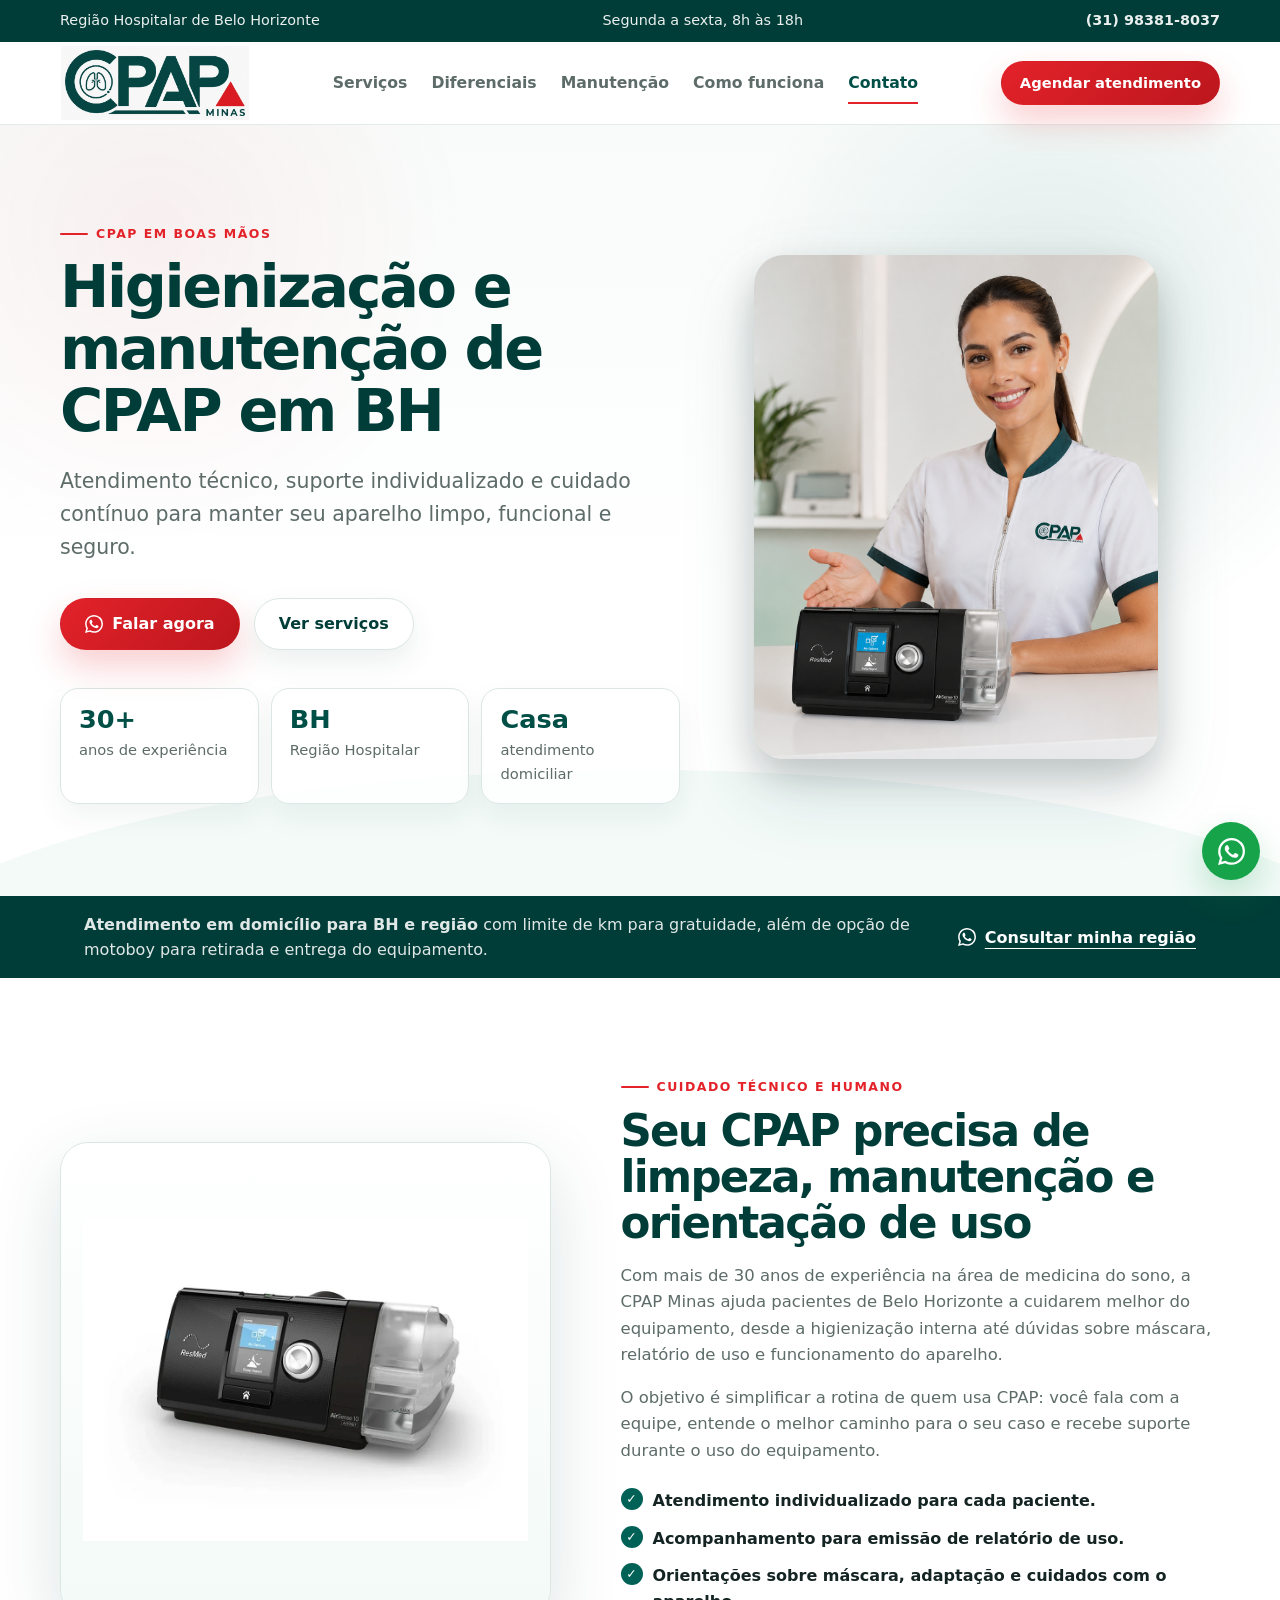
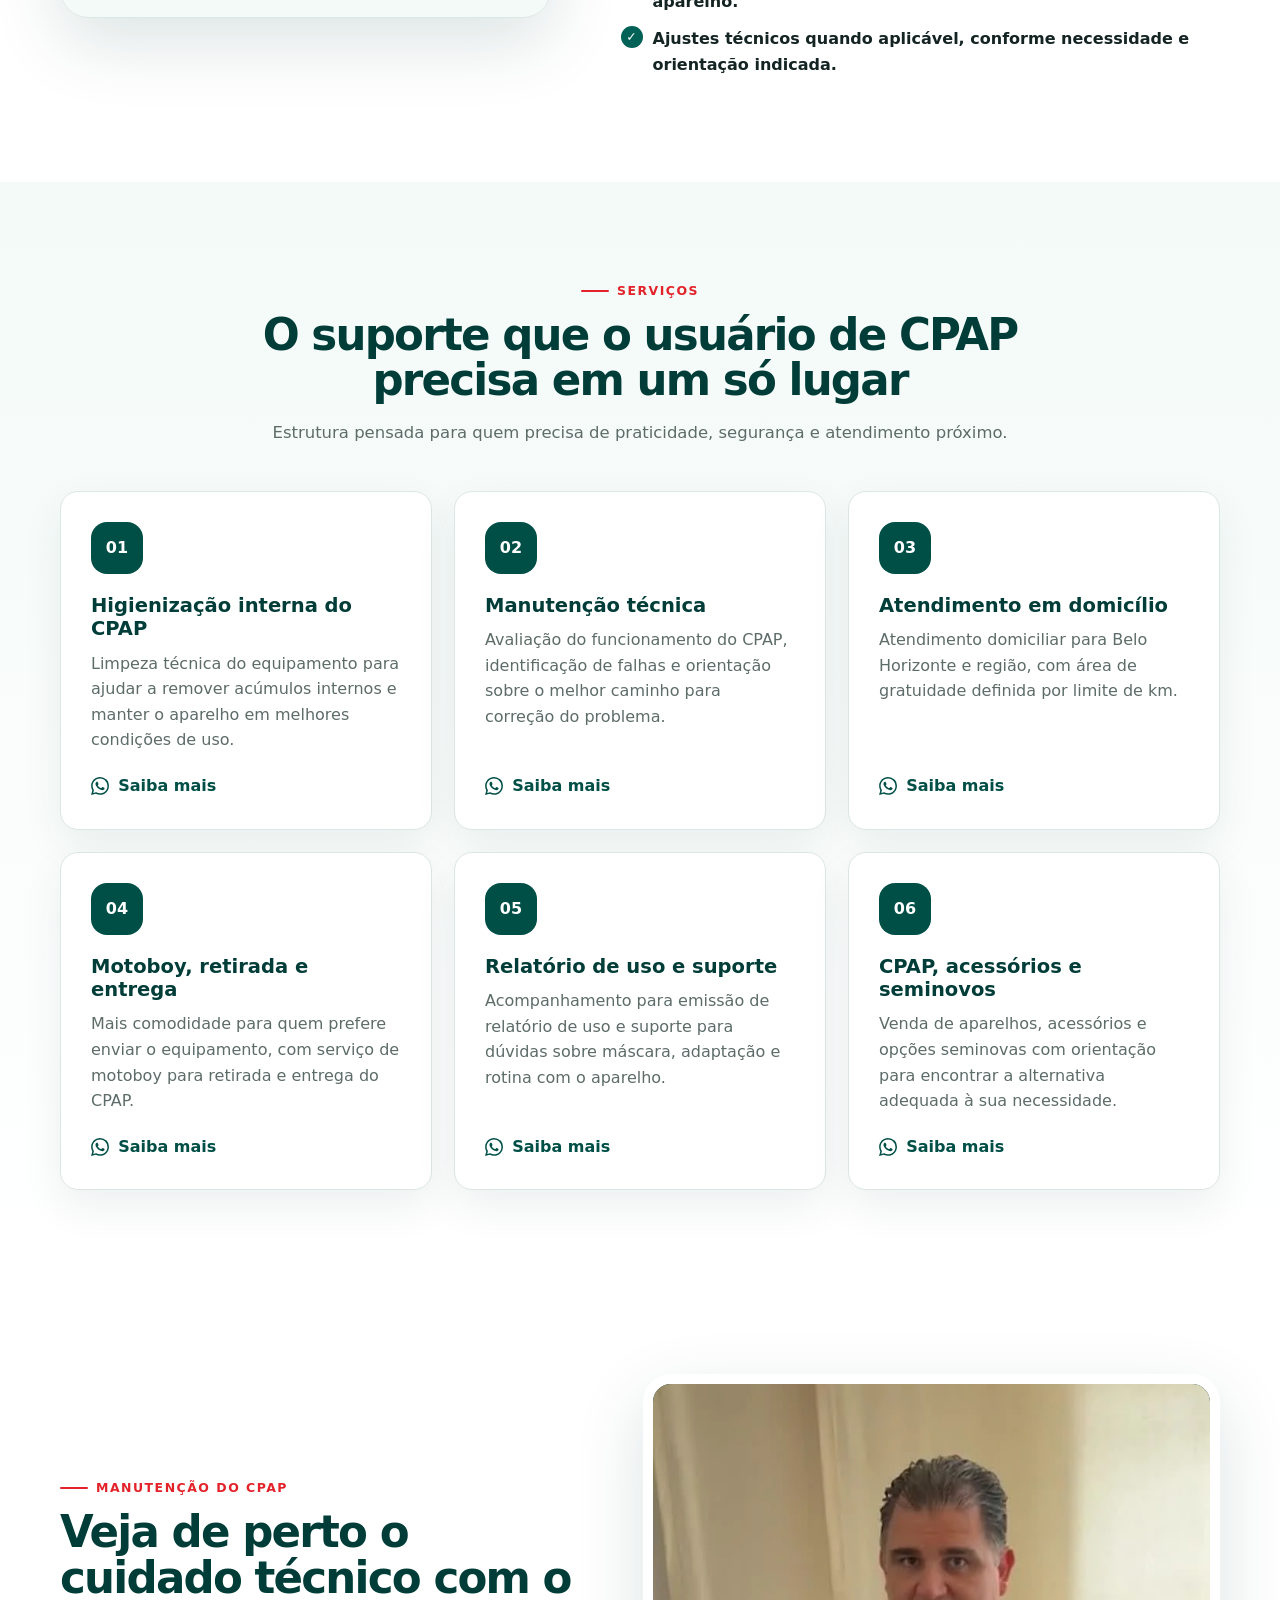
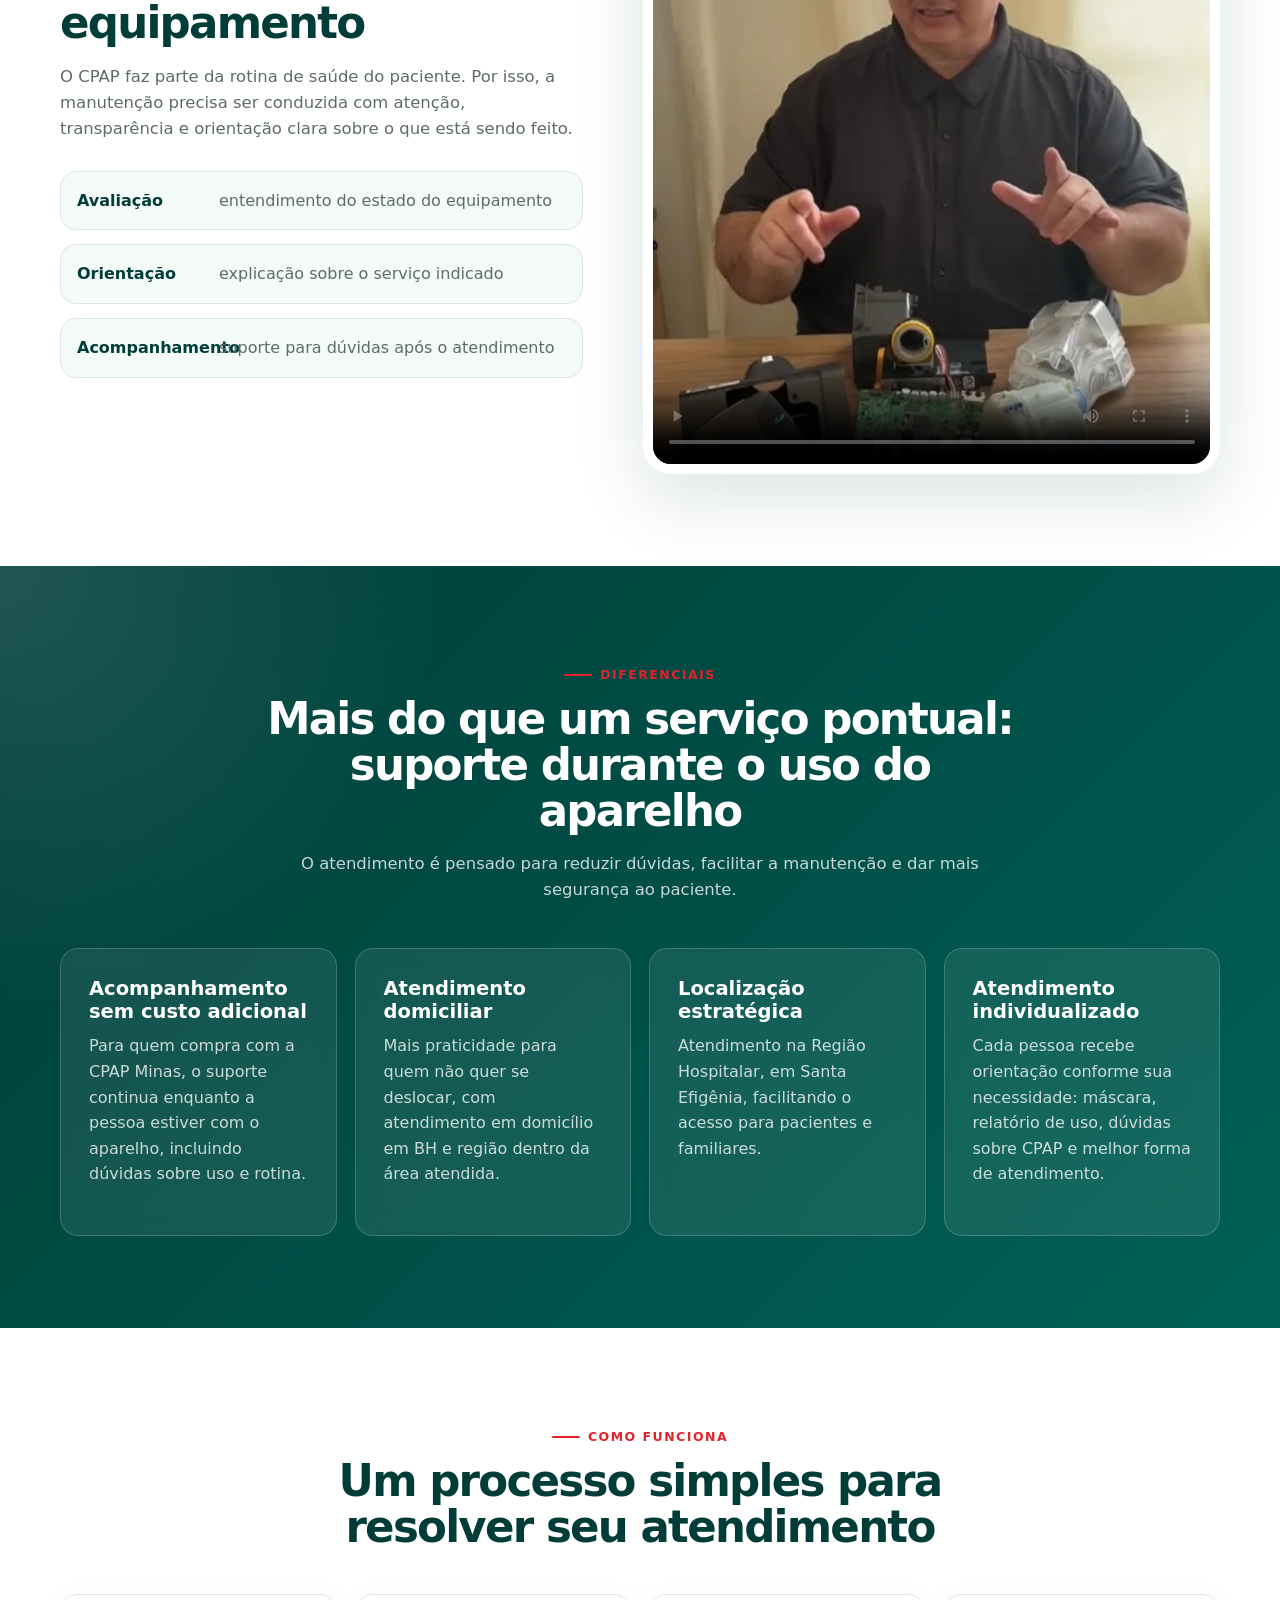
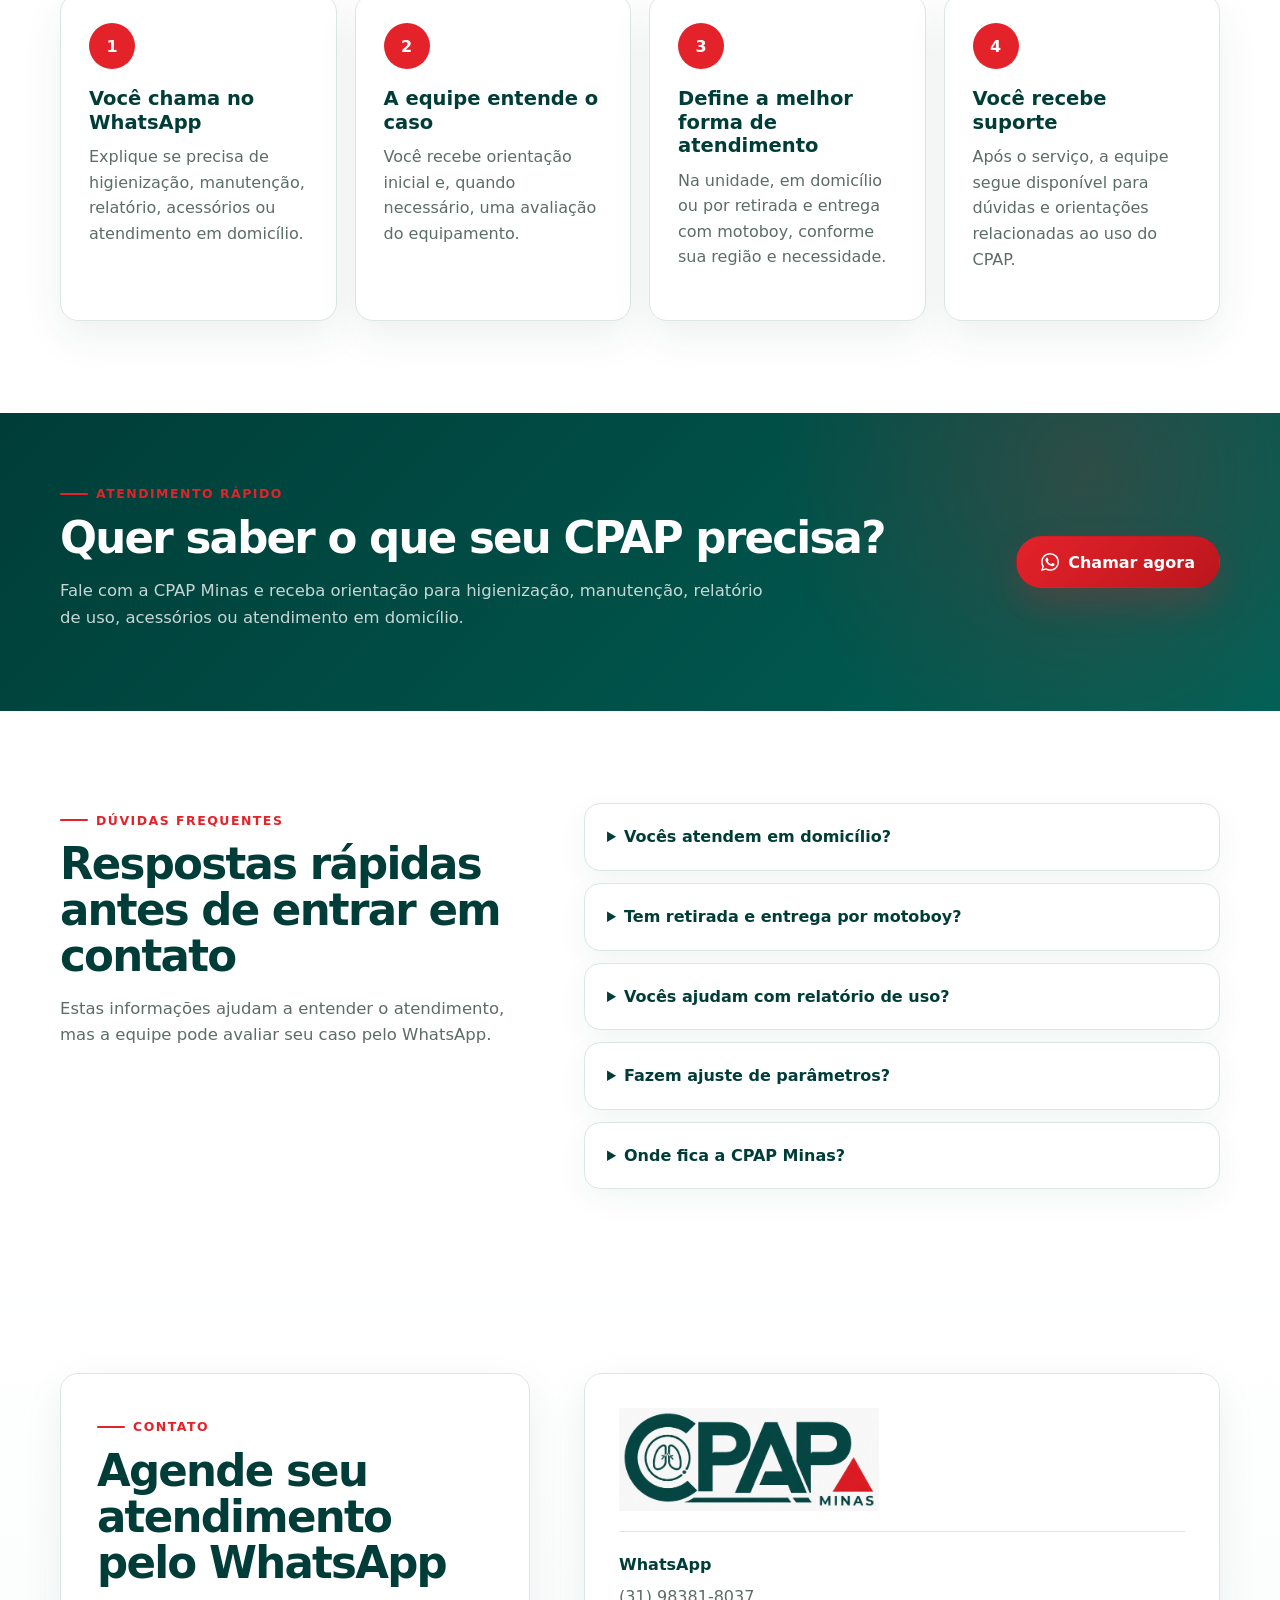
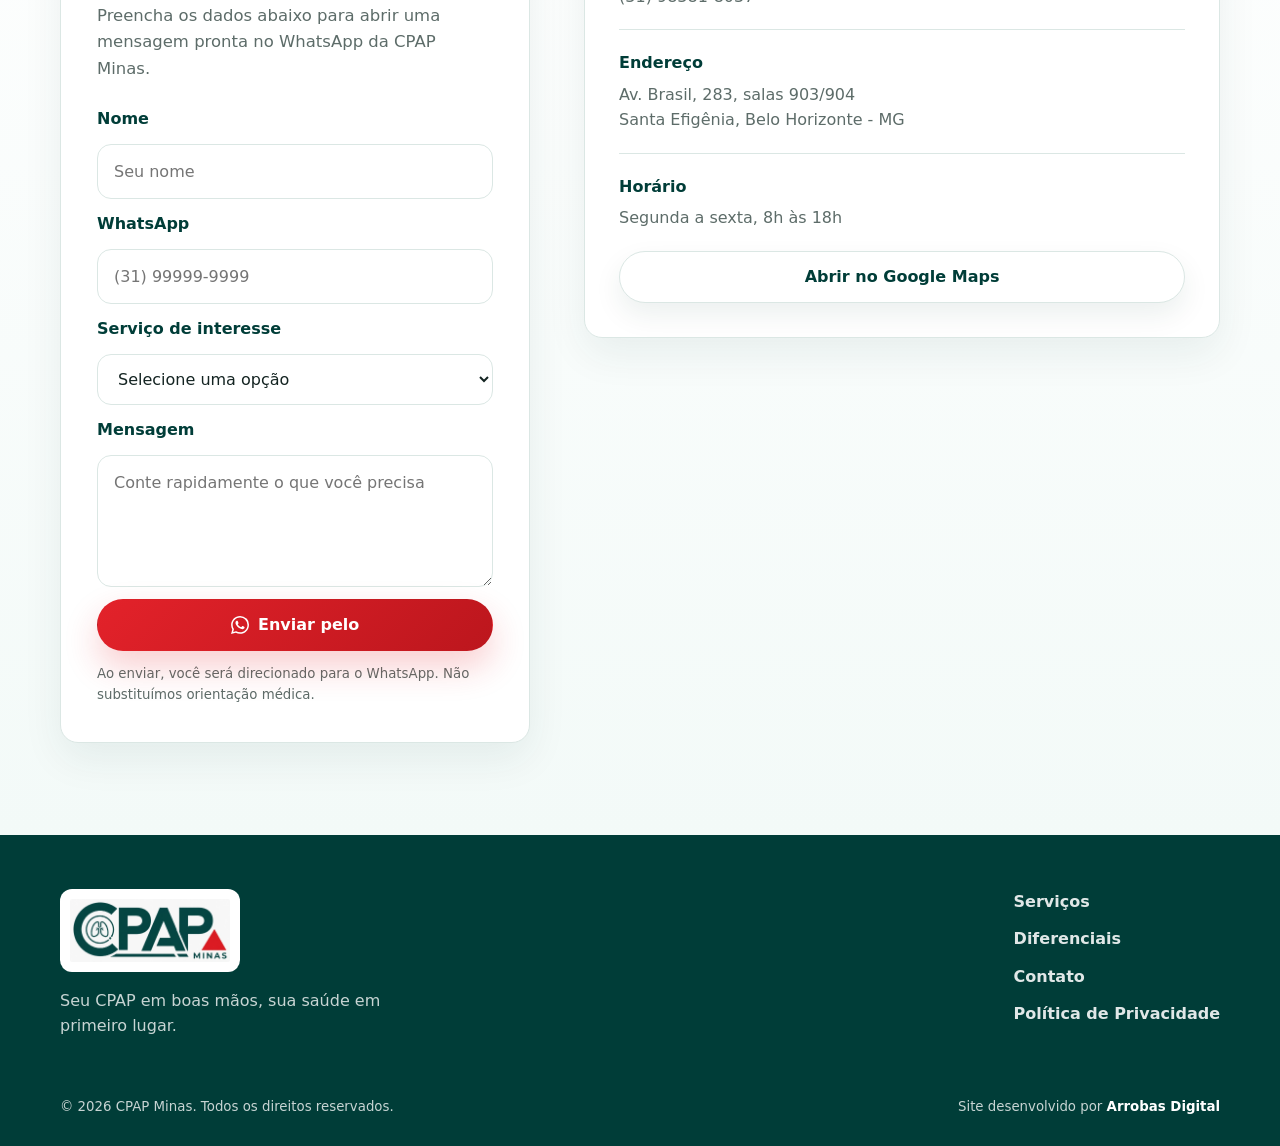
==== index.html @ 07f1e2d4 "subindo" ====
<!doctype html>
<html lang="pt-BR">
<head>
  <meta charset="utf-8" />
  <meta name="viewport" content="width=device-width, initial-scale=1" />
  <title>CPAP Minas | Higienização, Manutenção e Suporte para CPAP em BH</title>
  <meta name="description" content="Higienização, manutenção, atendimento domiciliar, motoboy e acompanhamento para usuários de CPAP em Belo Horizonte. Mais de 30 anos de experiência na área de medicina do sono." />
  <meta name="theme-color" content="#00554d" />
  <meta name="robots" content="index, follow" />
  <link rel="icon" type="image/png" href="assets/images/favicon.png" />
  <link rel="preload" as="image" href="assets/images/logo-cpap-minas.webp" />
  <link rel="preload" as="image" href="assets/images/aparelho-cpap-resmed.webp" />
  <link rel="stylesheet" href="css/style.css" />

  <!-- Google Tag Manager / Google Ads
    Cole aqui o script do GTM ou da tag do Google antes de publicar.
    Os botões e formulários já possuem eventos JS para facilitar o rastreamento de cliques no WhatsApp.
  -->

  <script type="application/ld+json">
  {
    "@context": "https://schema.org",
    "@type": "LocalBusiness",
    "name": "CPAP Minas",
    "image": "assets/images/logo-cpap-minas.webp",
    "telephone": "+55 31 98381-8037",
    "address": {
      "@type": "PostalAddress",
      "streetAddress": "Av. Brasil, 283, salas 903/904",
      "addressLocality": "Belo Horizonte",
      "addressRegion": "MG",
      "postalCode": "30140-000",
      "addressCountry": "BR"
    },
    "areaServed": "Belo Horizonte e região",
    "openingHours": "Mo-Fr 08:00-18:00",
    "url": "https://cpapminas.com.br/",
    "priceRange": "$$"
  }
  </script>
</head>
<body>
  <a class="skip-link" href="#conteudo">Pular para o conteúdo</a>

  <div class="topbar">
    <div class="container topbar__inner">
      <span>Região Hospitalar de Belo Horizonte</span>
      <span>Segunda a sexta, 8h às 18h</span>
      <a href="tel:+5531983818037" aria-label="Ligar para CPAP Minas">(31) 98381-8037</a>
    </div>
  </div>

  <header class="site-header" id="topo">
    <div class="container header__inner">
      <a class="brand" href="#topo" aria-label="CPAP Minas - Página inicial">
        <img src="assets/images/logo-cpap-minas.webp" alt="Logo CPAP Minas" width="180" height="80" />
      </a>

      <button class="menu-toggle" type="button" aria-controls="menuPrincipal" aria-expanded="false">
        <span></span><span></span><span></span>
        <span class="sr-only">Abrir menu</span>
      </button>

      <nav class="nav" id="menuPrincipal" aria-label="Menu principal">
        <a href="#servicos">Serviços</a>
        <a href="#diferenciais">Diferenciais</a>
        <a href="#video">Manutenção</a>
        <a href="#como-funciona">Como funciona</a>
        <a href="#contato">Contato</a>
      </nav>

      <a class="btn btn--small btn--primary header-cta" href="#contato" data-track="header_cta">Agendar atendimento</a>
    </div>
  </header>

  <main id="conteudo">
    <section class="hero section-pad">
      <div class="container hero__grid">
        <div class="hero__copy reveal">
          <span class="eyebrow">CPAP em boas mãos</span>
          <h1>Higienização e manutenção de CPAP em BH</h1>
          <p class="lead">Atendimento técnico, suporte individualizado e cuidado contínuo para manter seu aparelho limpo, funcional e seguro.</p>

          <div class="hero__actions">
            <a class="btn btn--primary js-whatsapp" href="#" data-message="Olá, vim do Google e gostaria de agendar um atendimento para meu CPAP." data-track="hero_whatsapp" aria-label="Falar com a CPAP Minas pelo WhatsApp">Falar agora</a>
            <a class="btn btn--secondary" href="#servicos">Ver serviços</a>
          </div>

          <div class="trust-row" aria-label="Principais diferenciais">
            <div><strong>30+</strong><span>anos de experiência</span></div>
            <div><strong>BH</strong><span>Região Hospitalar</span></div>
            <div><strong>Casa</strong><span>atendimento domiciliar</span></div>
          </div>
        </div>

        <div class="hero__visual reveal" aria-label="Aparelho CPAP em destaque">
  <div class="hero-product-simple">
    <img src="assets/images/mulher cpap.png" alt="Aparelho CPAP para tratamento da apneia do sono" width="1200" height="900" />
  </div>
       </div>
      </div>
    </section>

    <section class="notice" aria-label="Destaque de atendimento">
      <div class="container notice__inner">
        <br>
        <p><strong>Atendimento em domicílio para BH e região</strong> com limite de km para gratuidade, além de opção de motoboy para retirada e entrega do equipamento.</p>
        <a class="text-link js-whatsapp" href="#" data-message="Olá, vim do Google e gostaria de saber se minha região está dentro do atendimento domiciliar gratuito da CPAP Minas." data-track="notice_whatsapp">Consultar minha região</a> <br>
      </div>
    </section>

    <section class="section-pad" id="sobre">
      <div class="container split">
        <div class="split__image reveal">
          <img src="assets/images/aparelho-cpap-resmed.webp" alt="Aparelho CPAP para tratamento da apneia do sono" width="1200" height="900" />
        </div>
        <div class="split__copy reveal">
          <span class="eyebrow">Cuidado técnico e humano</span>
          <h2>Seu CPAP precisa de limpeza, manutenção e orientação de uso</h2>
          <p>Com mais de 30 anos de experiência na área de medicina do sono, a CPAP Minas ajuda pacientes de Belo Horizonte a cuidarem melhor do equipamento, desde a higienização interna até dúvidas sobre máscara, relatório de uso e funcionamento do aparelho.</p>
          <p>O objetivo é simplificar a rotina de quem usa CPAP: você fala com a equipe, entende o melhor caminho para o seu caso e recebe suporte durante o uso do equipamento.</p>
          <ul class="check-list">
            <li>Atendimento individualizado para cada paciente.</li>
            <li>Acompanhamento para emissão de relatório de uso.</li>
            <li>Orientações sobre máscara, adaptação e cuidados com o aparelho.</li>
            <li>Ajustes técnicos quando aplicável, conforme necessidade e orientação indicada.</li>
          </ul>
        </div>
      </div>
    </section>

    <section class="section-pad section-soft" id="servicos">
      <div class="container">
        <div class="section-head reveal">
          <span class="eyebrow">Serviços</span>
          <h2>O suporte que o usuário de CPAP precisa em um só lugar</h2>
          <p>Estrutura pensada para quem precisa de praticidade, segurança e atendimento próximo.</p>
        </div>

        <div class="cards-grid">
          <article class="service-card reveal">
            <span class="icon">01</span>
            <h3>Higienização interna do CPAP</h3>
            <p>Limpeza técnica do equipamento para ajudar a remover acúmulos internos e manter o aparelho em melhores condições de uso.</p>
            <a class="card-link js-whatsapp" href="#" data-message="Olá, vim do Google e gostaria de saber mais sobre higienização interna de CPAP." data-track="service_higienizacao">Saiba mais</a>
          </article>

          <article class="service-card reveal">
            <span class="icon">02</span>
            <h3>Manutenção técnica</h3>
            <p>Avaliação do funcionamento do CPAP, identificação de falhas e orientação sobre o melhor caminho para correção do problema.</p>
            <a class="card-link js-whatsapp" href="#" data-message="Olá, vim do Google e preciso de manutenção para meu CPAP." data-track="service_manutencao">Saiba mais</a>
          </article>

          <article class="service-card reveal">
            <span class="icon">03</span>
            <h3>Atendimento em domicílio</h3>
            <p>Atendimento domiciliar para Belo Horizonte e região, com área de gratuidade definida por limite de km.</p>
            <a class="card-link js-whatsapp" href="#" data-message="Olá, vim do Google e gostaria de atendimento domiciliar para meu CPAP." data-track="service_domicilio">Saiba mais</a>
          </article>

          <article class="service-card reveal">
            <span class="icon">04</span>
            <h3>Motoboy, retirada e entrega</h3>
            <p>Mais comodidade para quem prefere enviar o equipamento, com serviço de motoboy para retirada e entrega do CPAP.</p>
            <a class="card-link js-whatsapp" href="#" data-message="Olá, vim do Google e gostaria de consultar retirada e entrega por motoboy para meu CPAP." data-track="service_motoboy">Saiba mais</a>
          </article>

          <article class="service-card reveal">
            <span class="icon">05</span>
            <h3>Relatório de uso e suporte</h3>
            <p>Acompanhamento para emissão de relatório de uso e suporte para dúvidas sobre máscara, adaptação e rotina com o aparelho.</p>
            <a class="card-link js-whatsapp" href="#" data-message="Olá, vim do Google e gostaria de suporte para relatório de uso e dúvidas sobre meu CPAP." data-track="service_relatorio">Saiba mais</a>
          </article>

          <article class="service-card reveal">
            <span class="icon">06</span>
            <h3>CPAP, acessórios e seminovos</h3>
            <p>Venda de aparelhos, acessórios e opções seminovas com orientação para encontrar a alternativa adequada à sua necessidade.</p>
            <a class="card-link js-whatsapp" href="#" data-message="Olá, vim do Google e gostaria de informações sobre CPAP, acessórios ou aparelhos seminovos." data-track="service_venda">Saiba mais</a>
          </article>
        </div>
      </div>
    </section>

    <section class="section-pad video-section" id="video">
      <div class="container video-grid">
        <div class="video-copy reveal">
          <span class="eyebrow">Manutenção do CPAP</span>
          <h2>Veja de perto o cuidado técnico com o equipamento</h2>
          <p>O CPAP faz parte da rotina de saúde do paciente. Por isso, a manutenção precisa ser conduzida com atenção, transparência e orientação clara sobre o que está sendo feito.</p>
          <div class="mini-list">
            <div><strong>Avaliação</strong><span>entendimento do estado do equipamento</span></div>
            <div><strong>Orientação</strong><span>explicação sobre o serviço indicado</span></div>
            <div><strong>Acompanhamento</strong><span>suporte para dúvidas após o atendimento</span></div>
          </div>
        </div>
        <div class="video-box reveal">
          <video controls playsinline preload="metadata" poster="assets/video/poster-manutencao.webp">
            <source src="assets/video/manutencao-cpap-minas.mp4" type="video/mp4" />
            Seu navegador não suporta vídeo HTML5.
          </video>
        </div>
      </div>
    </section>

    <section class="section-pad section-dark" id="diferenciais">
      <div class="container">
        <div class="section-head section-head--light reveal">
          <span class="eyebrow">Diferenciais</span>
          <h2>Mais do que um serviço pontual: suporte durante o uso do aparelho</h2>
          <p>O atendimento é pensado para reduzir dúvidas, facilitar a manutenção e dar mais segurança ao paciente.</p>
        </div>

        <div class="feature-grid">
          <div class="feature-card reveal">
            <h3>Acompanhamento sem custo adicional</h3>
            <p>Para quem compra com a CPAP Minas, o suporte continua enquanto a pessoa estiver com o aparelho, incluindo dúvidas sobre uso e rotina.</p>
          </div>
          <div class="feature-card reveal">
            <h3>Atendimento domiciliar</h3>
            <p>Mais praticidade para quem não quer se deslocar, com atendimento em domicílio em BH e região dentro da área atendida.</p>
          </div>
          <div class="feature-card reveal">
            <h3>Localização estratégica</h3>
            <p>Atendimento na Região Hospitalar, em Santa Efigênia, facilitando o acesso para pacientes e familiares.</p>
          </div>
          <div class="feature-card reveal">
            <h3>Atendimento individualizado</h3>
            <p>Cada pessoa recebe orientação conforme sua necessidade: máscara, relatório de uso, dúvidas sobre CPAP e melhor forma de atendimento.</p>
          </div>
        </div>
      </div>
    </section>

    <section class="section-pad" id="como-funciona">
      <div class="container">
        <div class="section-head reveal">
          <span class="eyebrow">Como funciona</span>
          <h2>Um processo simples para resolver seu atendimento</h2>
        </div>

        <div class="steps">
          <div class="step reveal">
            <span>1</span>
            <h3>Você chama no WhatsApp</h3>
            <p>Explique se precisa de higienização, manutenção, relatório, acessórios ou atendimento em domicílio.</p>
          </div>
          <div class="step reveal">
            <span>2</span>
            <h3>A equipe entende o caso</h3>
            <p>Você recebe orientação inicial e, quando necessário, uma avaliação do equipamento.</p>
          </div>
          <div class="step reveal">
            <span>3</span>
            <h3>Define a melhor forma de atendimento</h3>
            <p>Na unidade, em domicílio ou por retirada e entrega com motoboy, conforme sua região e necessidade.</p>
          </div>
          <div class="step reveal">
            <span>4</span>
            <h3>Você recebe suporte</h3>
            <p>Após o serviço, a equipe segue disponível para dúvidas e orientações relacionadas ao uso do CPAP.</p>
          </div>
        </div>
      </div>
    </section>

    <section class="cta-band">
      <div class="container cta-band__inner reveal">
        <div>
          <span class="eyebrow">Atendimento rápido</span>
          <h2>Quer saber o que seu CPAP precisa?</h2>
          <p>Fale com a CPAP Minas e receba orientação para higienização, manutenção, relatório de uso, acessórios ou atendimento em domicílio.</p>
        </div>
        <a class="btn btn--primary js-whatsapp" href="#" data-message="Olá, vim do Google e gostaria de orientação para saber qual serviço meu CPAP precisa." data-track="band_whatsapp" aria-label="Chamar a CPAP Minas pelo WhatsApp">Chamar agora</a>
      </div>
    </section>

    <section class="section-pad faq-section" id="faq">
      <div class="container faq-grid">
        <div class="faq-copy reveal">
          <span class="eyebrow">Dúvidas frequentes</span>
          <h2>Respostas rápidas antes de entrar em contato</h2>
          <p>Estas informações ajudam a entender o atendimento, mas a equipe pode avaliar seu caso pelo WhatsApp.</p>
        </div>
        <div class="faq-list reveal">
          <details>
            <summary>Vocês atendem em domicílio?</summary>
            <p>Sim. Há atendimento domiciliar para Belo Horizonte e região, com limite de km para gratuidade. A equipe confirma sua localização pelo WhatsApp.</p>
          </details>
          <details>
            <summary>Tem retirada e entrega por motoboy?</summary>
            <p>Sim. O serviço de motoboy pode ser usado para retirada e entrega do equipamento, conforme disponibilidade e região.</p>
          </details>
          <details>
            <summary>Vocês ajudam com relatório de uso?</summary>
            <p>Sim. A CPAP Minas acompanha a emissão de relatório de uso sem custo adicional para clientes que compram com a empresa.</p>
          </details>
          <details>
            <summary>Fazem ajuste de parâmetros?</summary>
            <p>A equipe oferece suporte técnico e orientação sobre o aparelho. Ajustes de parâmetros são tratados quando aplicável e conforme necessidade, indicação ou orientação adequada ao caso.</p>
          </details>
          <details>
            <summary>Onde fica a CPAP Minas?</summary>
            <p>O atendimento fica na Av. Brasil, 283, salas 903/904, Santa Efigênia, na Região Hospitalar de Belo Horizonte.</p>
          </details>
        </div>
      </div>
    </section>

    <section class="section-pad contact-section" id="contato">
      <div class="container contact-grid">
        <div class="contact-card reveal">
          <span class="eyebrow">Contato</span>
          <h2>Agende seu atendimento pelo WhatsApp</h2>
          <p>Preencha os dados abaixo para abrir uma mensagem pronta no WhatsApp da CPAP Minas.</p>

          <form class="contact-form" id="leadForm">
            <label for="nome">Nome</label>
            <input id="nome" name="nome" type="text" autocomplete="name" placeholder="Seu nome" required />

            <label for="telefone">WhatsApp</label>
            <input id="telefone" name="telefone" type="tel" autocomplete="tel" placeholder="(31) 99999-9999" required />

            <label for="servico">Serviço de interesse</label>
            <select id="servico" name="servico" required>
              <option value="">Selecione uma opção</option>
              <option>Higienização interna do CPAP</option>
              <option>Manutenção do CPAP</option>
              <option>Atendimento em domicílio</option>
              <option>Retirada e entrega por motoboy</option>
              <option>Relatório de uso / dúvidas sobre CPAP</option>
              <option>Compra de CPAP ou acessórios</option>
            </select>

            <label for="mensagem">Mensagem</label>
            <textarea id="mensagem" name="mensagem" rows="4" placeholder="Conte rapidamente o que você precisa"></textarea>

            <button class="btn btn--primary btn--full whatsapp-submit" type="submit" data-track="form_whatsapp" aria-label="Enviar pelo WhatsApp">Enviar pelo</button>
            <small>Ao enviar, você será direcionado para o WhatsApp. Não substituímos orientação médica.</small>
          </form>
        </div>

        <aside class="info-card reveal" aria-label="Informações de contato">
          <img class="info-card__logo" src="assets/images/logo-cpap-minas.webp" alt="CPAP Minas" width="260" height="160" />
          <div class="info-item">
            <strong>WhatsApp</strong>
            <a href="tel:+5531983818037">(31) 98381-8037</a>
          </div>
          <div class="info-item">
            <strong>Endereço</strong>
            <span>Av. Brasil, 283, salas 903/904<br />Santa Efigênia, Belo Horizonte - MG</span>
          </div>
          <div class="info-item">
            <strong>Horário</strong>
            <span>Segunda a sexta, 8h às 18h</span>
          </div>
          <a class="btn btn--secondary btn--full" href="https://www.google.com/maps/search/?api=1&query=Av.%20Brasil%20283%20Santa%20Efig%C3%AAnia%20Belo%20Horizonte%20MG" target="_blank" rel="noopener">Abrir no Google Maps</a>
        </aside>
      </div>
    </section>
  </main>

  <footer class="footer">
  <div class="container footer__inner">
    <div class="footer__brand">
      <img src="assets/images/logo-cpap-minas.webp" alt="CPAP Minas" width="160" height="80" />
      <p>Seu CPAP em boas mãos, sua saúde em primeiro lugar.</p>
    </div>

    <nav class="footer__links" aria-label="Links do rodapé">
      <a href="#servicos">Serviços</a>
      <a href="#diferenciais">Diferenciais</a>
      <a href="#contato">Contato</a>
      <a href="privacidade.html">Política de Privacidade</a>
    </nav>
  </div>
  <p></p>
  <br>

  <div class="container footer__bottom">
    <small>© <span id="currentYear"></span> CPAP Minas. Todos os direitos reservados.</small>
    <small class="footer__credits">
      Site desenvolvido por
      <a href="https://www.arrobasdigital.com.br/" target="_blank" rel="noopener noreferrer">
        Arrobas Digital
      </a>
    </small>
  </div>
</footer>

  <a class="floating-whatsapp js-whatsapp" href="#" aria-label="Falar com a CPAP Minas pelo WhatsApp" data-message="Olá, vim do Google e gostaria de falar com a CPAP Minas." data-track="floating_whatsapp">
    <span class="sr-only">WhatsApp</span>
  </a>

  <script src="js/config.js"></script>
  <script src="js/script.js"></script>
</body>
</html>
---- css/style.css ----
:root {
  --green-900: #003d38;
  --green-800: #004f47;
  --green-700: #006156;
  --green-100: #e7f3f0;
  --green-50: #f3faf8;
  --red: #e3222a;
  --red-dark: #bc161d;
  --ink: #142422;
  --muted: #5d6c69;
  --line: #dbe7e4;
  --surface: #ffffff;
  --soft: #f6faf9;
  --shadow: 0 24px 70px rgba(0, 61, 56, 0.14);
  --radius-lg: 28px;
  --radius-md: 18px;
  --radius-sm: 12px;
  --container: 1160px;
}

* {
  box-sizing: border-box;
}

html {
  scroll-behavior: smooth;
}

body {
  margin: 0;
  font-family: Inter, ui-sans-serif, system-ui, -apple-system, BlinkMacSystemFont, "Segoe UI", sans-serif;
  color: var(--ink);
  background: #fff;
  line-height: 1.6;
  text-rendering: optimizeLegibility;
}

img,
video {
  max-width: 100%;
  display: block;
}

a {
  color: inherit;
  text-decoration: none;
}

button,
input,
select,
textarea {
  font: inherit;
}

.container {
  width: min(100% - 40px, var(--container));
  margin-inline: auto;
}

.section-pad {
  padding: 92px 0;
}

.section-soft {
  background: linear-gradient(180deg, var(--green-50), #fff);
}

.section-dark {
  color: #fff;
  background:
    radial-gradient(circle at top left, rgba(255,255,255,0.13), transparent 30%),
    linear-gradient(135deg, var(--green-900), var(--green-700));
}

.skip-link {
  position: absolute;
  top: -100px;
  left: 20px;
  z-index: 999;
  padding: 10px 14px;
  border-radius: 8px;
  background: var(--green-900);
  color: #fff;
}

.skip-link:focus {
  top: 20px;
}

.sr-only {
  position: absolute;
  width: 1px;
  height: 1px;
  padding: 0;
  margin: -1px;
  overflow: hidden;
  clip: rect(0, 0, 0, 0);
  white-space: nowrap;
  border: 0;
}

.topbar {
  background: var(--green-900);
  color: rgba(255,255,255,0.92);
  font-size: 0.9rem;
}

.topbar__inner {
  min-height: 42px;
  display: flex;
  align-items: center;
  justify-content: space-between;
  gap: 18px;
}

.topbar a {
  font-weight: 700;
}

.site-header {
  position: sticky;
  top: 0;
  z-index: 80;
  background: rgba(255,255,255,0.92);
  border-bottom: 1px solid rgba(219,231,228,0.8);
  backdrop-filter: blur(18px);
}

.static-header {
  position: relative;
}

.header__inner {
  min-height: 82px;
  display: flex;
  align-items: center;
  justify-content: space-between;
  gap: 28px;
}

.brand {
  display: inline-flex;
  align-items: center;
  flex: 0 0 auto;
}

.brand img {
  width: 170px;
  height: auto;
}

.nav {
  display: flex;
  align-items: center;
  gap: 24px;
  color: var(--muted);
  font-size: 0.98rem;
  font-weight: 650;
}

.nav a {
  position: relative;
  transition: color .2s ease;
}

.nav a::after {
  content: "";
  position: absolute;
  left: 0;
  bottom: -8px;
  width: 0;
  height: 2px;
  background: var(--red);
  transition: width .2s ease;
}

.nav a:hover,
.nav a.active {
  color: var(--green-800);
}

.nav a:hover::after,
.nav a.active::after {
  width: 100%;
}

.menu-toggle {
  display: none;
  width: 44px;
  height: 44px;
  border: 1px solid var(--line);
  border-radius: 12px;
  background: #fff;
  cursor: pointer;
}

.menu-toggle span:not(.sr-only) {
  display: block;
  width: 20px;
  height: 2px;
  margin: 5px auto;
  background: var(--green-900);
  transition: transform .2s ease, opacity .2s ease;
}

body.menu-open .menu-toggle span:nth-child(1) {
  transform: translateY(7px) rotate(45deg);
}

body.menu-open .menu-toggle span:nth-child(2) {
  opacity: 0;
}

body.menu-open .menu-toggle span:nth-child(3) {
  transform: translateY(-7px) rotate(-45deg);
}

.btn {
  display: inline-flex;
  align-items: center;
  justify-content: center;
  gap: 8px;
  min-height: 52px;
  padding: 0 24px;
  border: 1px solid transparent;
  border-radius: 999px;
  font-weight: 800;
  cursor: pointer;
  transition: transform .18s ease, box-shadow .18s ease, background .18s ease, border-color .18s ease;
}

.btn:hover {
  transform: translateY(-2px);
}

.btn--primary {
  color: #fff;
  background: linear-gradient(135deg, var(--red), var(--red-dark));
  box-shadow: 0 16px 34px rgba(227, 34, 42, .22);
}

.btn--primary:hover {
  box-shadow: 0 22px 42px rgba(227, 34, 42, .28);
}

.btn--secondary {
  color: var(--green-900);
  background: #fff;
  border-color: var(--line);
  box-shadow: 0 12px 28px rgba(0, 61, 56, .08);
}

.btn--small {
  min-height: 44px;
  padding-inline: 18px;
  font-size: .92rem;
}

.btn--full {
  width: 100%;
}

.text-link,
.card-link {
  color: var(--green-800);
  font-weight: 850;
}

.text-link:hover,
.card-link:hover {
  color: var(--red);
}

.eyebrow {
  display: inline-flex;
  align-items: center;
  gap: 8px;
  margin-bottom: 12px;
  color: var(--red);
  font-size: .78rem;
  font-weight: 900;
  letter-spacing: .12em;
  text-transform: uppercase;
}

.eyebrow::before {
  content: "";
  width: 28px;
  height: 2px;
  background: currentColor;
  border-radius: 999px;
}

.hero {
  position: relative;
  overflow: hidden;
  min-height: 720px;
  display: flex;
  align-items: center;
  background:
    radial-gradient(circle at 78% 20%, rgba(0, 97, 86, .15), transparent 25%),
    radial-gradient(circle at 15% 10%, rgba(227, 34, 42, .08), transparent 25%),
    linear-gradient(180deg, #f8fbfa, #fff 58%);
}

.hero::before {
  content: "";
  position: absolute;
  inset: auto -10% -38% -10%;
  height: 420px;
  background: var(--green-50);
  border-radius: 50% 50% 0 0;
}

.hero__grid {
  position: relative;
  display: grid;
  grid-template-columns: 1.05fr .85fr;
  gap: 64px;
  align-items: center;
}

.hero h1,
.section-head h2,
.split h2,
.video-copy h2,
.faq-copy h2,
.contact-card h2,
.cta-band h2,
.legal-content h1 {
  margin: 0;
  color: var(--green-900);
  line-height: 1.05;
  letter-spacing: -0.04em;
}

.hero h1 {
  max-width: 710px;
  font-size: clamp(2.55rem, 5vw, 5.15rem);
}

.lead {
  max-width: 640px;
  margin: 24px 0 0;
  color: var(--muted);
  font-size: clamp(1.06rem, 2vw, 1.28rem);
}

.hero__actions {
  display: flex;
  flex-wrap: wrap;
  gap: 14px;
  margin-top: 34px;
}

.trust-row {
  display: grid;
  grid-template-columns: repeat(3, minmax(0, 1fr));
  gap: 12px;
  max-width: 650px;
  margin-top: 38px;
}

.trust-row div {
  padding: 18px;
  border: 1px solid var(--line);
  border-radius: 18px;
  background: rgba(255,255,255,0.82);
  box-shadow: 0 12px 28px rgba(0, 61, 56, .06);
}

.trust-row strong {
  display: block;
  color: var(--green-800);
  font-size: 1.6rem;
  line-height: 1;
}

.trust-row span {
  display: block;
  margin-top: 6px;
  color: var(--muted);
  font-size: .92rem;
}

.hero__visual {
  justify-self: end;
}

.hero-card {
  position: relative;
  overflow: hidden;
  width: min(420px, 100%);
  border: 10px solid #fff;
  border-radius: 36px;
  box-shadow: var(--shadow);
  background: #fff;
}

.hero-card::after {
  content: "";
  position: absolute;
  inset: 0;
  background: linear-gradient(180deg, transparent 55%, rgba(0,61,56,.38));
  pointer-events: none;
}

.hero-card img {
  width: 100%;
  height: 560px;
  object-fit: cover;
  object-position: center top;
}

.hero-card__badge {
  position: absolute;
  left: 22px;
  right: 22px;
  bottom: 22px;
  z-index: 2;
  padding: 18px;
  border: 1px solid rgba(255,255,255,0.32);
  border-radius: 18px;
  color: #fff;
  background: rgba(0, 61, 56, .78);
  backdrop-filter: blur(12px);
}

.hero-card__badge span,
.hero-card__badge strong {
  display: block;
}

.hero-card__badge span {
  font-size: .86rem;
  opacity: .9;
}

.hero-card__badge strong {
  font-size: 1.18rem;
}

.notice {
  background: var(--green-900);
  color: #fff;
}

.notice__inner {
  min-height: 82px;
  display: flex;
  align-items: center;
  justify-content: space-between;
  gap: 24px;
}

.notice p {
  max-width: 850px;
  margin: 0;
  color: rgba(255,255,255,.88);
}

.notice .text-link {
  flex: 0 0 auto;
  color: #fff;
  text-decoration: underline;
  text-underline-offset: 5px;
}

.split {
  display: grid;
  grid-template-columns: .9fr 1.1fr;
  gap: 70px;
  align-items: center;
}

.split__image {
  padding: 22px;
  border: 1px solid var(--line);
  border-radius: var(--radius-lg);
  background: linear-gradient(180deg, #fff, var(--green-50));
  box-shadow: var(--shadow);
}

.split__image img {
  width: 100%;
  height: 430px;
  object-fit: contain;
}

.hero-product-simple {
    display: inline-block;
}

.hero-product-simple img {
    display: block;
    width: 100%;
    max-width: 550px;
    height: auto;
    border-radius: 30px;
    box-shadow: 0 15px 35px rgba(0, 0, 0, 0.15);
    transition: transform 0.3s ease, box-shadow 0.3s ease;
}

.hero-product-simple:hover img {
    transform: translateY(-5px);
    box-shadow: 0 20px 45px rgba(0, 0, 0, 0.2);
}
.split h2,
.section-head h2,
.video-copy h2,
.faq-copy h2,
.contact-card h2,
.cta-band h2 {
  font-size: clamp(2rem, 3.4vw, 3.35rem);
}

.split p,
.section-head p,
.video-copy p,
.faq-copy p,
.contact-card p,
.cta-band p,
.legal-content p {
  color: var(--muted);
  font-size: 1.03rem;
}

.check-list {
  padding: 0;
  margin: 24px 0 0;
  list-style: none;
}

.check-list li {
  position: relative;
  margin-bottom: 12px;
  padding-left: 32px;
  color: var(--ink);
  font-weight: 650;
}

.check-list li::before {
  content: "✓";
  position: absolute;
  left: 0;
  top: 0;
  width: 22px;
  height: 22px;
  display: grid;
  place-items: center;
  border-radius: 50%;
  color: #fff;
  background: var(--green-700);
  font-size: .78rem;
}

.section-head {
  max-width: 760px;
  margin: 0 auto 44px;
  text-align: center;
}

.section-head .eyebrow {
  justify-content: center;
}

.section-head--light h2,
.section-head--light p {
  color: #fff;
}

.section-head--light p {
  color: rgba(255,255,255,0.78);
}

.cards-grid {
  display: grid;
  grid-template-columns: repeat(3, minmax(0, 1fr));
  gap: 22px;
}

.service-card,
.feature-card,
.step,
.contact-card,
.info-card,
.legal-content {
  border: 1px solid var(--line);
  border-radius: var(--radius-md);
  background: #fff;
  box-shadow: 0 16px 42px rgba(0, 61, 56, .07);
}

.service-card {
  min-height: 310px;
  padding: 30px;
  display: flex;
  flex-direction: column;
  align-items: flex-start;
}

.icon {
  display: inline-grid;
  place-items: center;
  width: 52px;
  height: 52px;
  margin-bottom: 20px;
  border-radius: 16px;
  color: #fff;
  background: var(--green-800);
  font-weight: 900;
}

.service-card h3,
.feature-card h3,
.step h3 {
  margin: 0 0 10px;
  color: var(--green-900);
  font-size: 1.22rem;
  line-height: 1.2;
}

.service-card p,
.feature-card p,
.step p {
  margin: 0 0 20px;
  color: var(--muted);
}

.service-card .card-link {
  margin-top: auto;
}

.video-section {
  background: #fff;
}

.video-grid {
  display: grid;
  grid-template-columns: .95fr 1.05fr;
  gap: 60px;
  align-items: center;
}

.video-box {
  overflow: hidden;
  border: 10px solid #fff;
  border-radius: var(--radius-lg);
  background: var(--green-900);
  box-shadow: var(--shadow);
}

.video-box video {
  width: 100%;
  aspect-ratio: 9 / 16;
  max-height: 680px;
  object-fit: cover;
  background: #000;
}

.mini-list {
  display: grid;
  gap: 14px;
  margin-top: 28px;
}

.mini-list div {
  display: grid;
  grid-template-columns: 130px 1fr;
  gap: 12px;
  padding: 16px;
  border: 1px solid var(--line);
  border-radius: 16px;
  background: var(--green-50);
}

.mini-list strong {
  color: var(--green-900);
}

.mini-list span {
  color: var(--muted);
}

.feature-grid {
  display: grid;
  grid-template-columns: repeat(4, minmax(0, 1fr));
  gap: 18px;
}

.feature-card {
  padding: 28px;
  color: #fff;
  border-color: rgba(255,255,255,0.18);
  background: rgba(255,255,255,0.08);
  box-shadow: none;
  backdrop-filter: blur(10px);
}

.feature-card h3,
.feature-card p {
  color: #fff;
}

.feature-card p {
  color: rgba(255,255,255,.78);
}

.steps {
  position: relative;
  display: grid;
  grid-template-columns: repeat(4, minmax(0, 1fr));
  gap: 18px;
}

.step {
  padding: 28px;
}

.step span {
  display: inline-grid;
  place-items: center;
  width: 46px;
  height: 46px;
  margin-bottom: 18px;
  border-radius: 50%;
  color: #fff;
  background: var(--red);
  font-weight: 900;
}

.cta-band {
  padding: 64px 0;
  background:
    radial-gradient(circle at 85% 20%, rgba(227,34,42,.2), transparent 28%),
    linear-gradient(135deg, var(--green-900), var(--green-700));
  color: #fff;
}

.cta-band__inner {
  display: flex;
  align-items: center;
  justify-content: space-between;
  gap: 34px;
}

.cta-band h2,
.cta-band p {
  color: #fff;
}

.cta-band p {
  max-width: 720px;
  color: rgba(255,255,255,.78);
}

.faq-grid,
.contact-grid {
  display: grid;
  grid-template-columns: .85fr 1.15fr;
  gap: 54px;
  align-items: start;
}

.faq-list {
  display: grid;
  gap: 12px;
}

.faq-list details {
  border: 1px solid var(--line);
  border-radius: 16px;
  background: #fff;
  box-shadow: 0 10px 30px rgba(0, 61, 56, .05);
}

.faq-list summary {
  cursor: pointer;
  padding: 20px 22px;
  color: var(--green-900);
  font-weight: 850;
}

.faq-list p {
  margin: 0;
  padding: 0 22px 22px;
  color: var(--muted);
}

.contact-section {
  background: linear-gradient(180deg, #fff, var(--green-50));
}

.contact-card {
  padding: 36px;
}

.contact-form {
  display: grid;
  gap: 12px;
  margin-top: 24px;
}

.contact-form label {
  color: var(--green-900);
  font-weight: 800;
}

.contact-form input,
.contact-form select,
.contact-form textarea {
  width: 100%;
  border: 1px solid var(--line);
  border-radius: 14px;
  padding: 14px 16px;
  color: var(--ink);
  background: #fff;
  outline: none;
  transition: border-color .18s ease, box-shadow .18s ease;
}

.contact-form input:focus,
.contact-form select:focus,
.contact-form textarea:focus {
  border-color: var(--green-700);
  box-shadow: 0 0 0 4px rgba(0, 97, 86, .1);
}

.contact-form small {
  color: var(--muted);
}

.info-card {
  position: sticky;
  top: 112px;
  padding: 34px;
}

.info-card__logo {
  width: 240px;
  height: auto;
  margin-bottom: 20px;
}

.info-item {
  padding: 20px 0;
  border-top: 1px solid var(--line);
}

.info-item strong,
.info-item span,
.info-item a {
  display: block;
}

.info-item strong {
  color: var(--green-900);
  margin-bottom: 6px;
}

.info-item span,
.info-item a {
  color: var(--muted);
}

.footer {
  padding: 54px 0 28px;
  color: rgba(255,255,255,.78);
  background: var(--green-900);
}

.footer__inner {
  display: flex;
  justify-content: space-between;
  gap: 34px;
}

.footer img {
  width: 160px;
  height: auto;
  padding: 10px;
  border-radius: 12px;
  background: #fff;
}

.footer p {
  max-width: 360px;
}

.footer__links {
  display: flex;
  flex-direction: column;
  align-items: flex-start;
  gap: 12px;
}

.footer__links a {
  color: rgba(255, 255, 255, 0.88);
  font-weight: 700;
  text-decoration: none;
  transition: color 0.2s ease, transform 0.2s ease;
}

.footer__links a:hover {
  color: #ffffff;
  transform: translateX(4px);
}

.footer__bottom {
  display: flex;
  align-items: center;
  justify-content: space-between;
  gap: 16px;
  flex-wrap: wrap;
}

.footer__credits a {
  color: #ffffff;
  font-weight: 700;
  text-decoration: none;
}

.footer__credits a:hover {
  text-decoration: underline;
}

@media (max-width: 768px) {
  .footer__bottom {
    align-items: flex-start;
    flex-direction: column;
  }
}

.floating-whatsapp {
  position: fixed;
  right: 20px;
  bottom: 20px;
  z-index: 90;
  display: inline-flex;
  align-items: center;
  gap: 10px;
  min-height: 54px;
  padding: 0 20px;
  border-radius: 999px;
  color: #fff;
  background: #16a34a;
  font-weight: 900;
  box-shadow: 0 18px 42px rgba(22,163,74,.3);
}

.floating-whatsapp::before {
  content: "";
  width: 12px;
  height: 12px;
  border-radius: 999px;
  background: #fff;
  box-shadow: 0 0 0 6px rgba(255,255,255,.18);
}

.legal-page {
  background: var(--green-50);
}

.legal-content {
  max-width: 880px;
  padding: 42px;
}

.legal-content h1 {
  font-size: clamp(2.2rem, 4vw, 3.6rem);
}

.legal-content h2 {
  margin-top: 30px;
  color: var(--green-900);
}

.reveal {
  opacity: 0;
  transform: translateY(18px);
  transition: opacity .6s ease, transform .6s ease;
}

.reveal.is-visible {
  opacity: 1;
  transform: translateY(0);
}



/* Atualizações de interação, produto no topo e ícone oficial de WhatsApp */
:root {
  --wa-icon: url("data:image/svg+xml,%3Csvg%20xmlns%3D%22http%3A//www.w3.org/2000/svg%22%20viewBox%3D%220%200%2024%2024%22%3E%3Cpath%20fill%3D%22black%22%20d%3D%22M17.472%2014.382c-.297-.149-1.758-.867-2.03-.967-.273-.099-.471-.148-.67.15-.197.297-.767.966-.94%201.164-.173.199-.347.223-.644.075-.297-.15-1.255-.463-2.39-1.475-.883-.788-1.48-1.761-1.653-2.059-.173-.297-.018-.458.13-.606.134-.133.298-.347.446-.52.149-.174.198-.298.298-.497.099-.198.05-.371-.025-.52-.075-.149-.669-1.612-.916-2.207-.242-.579-.487-.5-.669-.51-.173-.008-.371-.01-.57-.01-.198%200-.52.074-.792.372-.272.297-1.04%201.016-1.04%202.479%200%201.462%201.065%202.875%201.213%203.074.149.198%202.096%203.2%205.077%204.487.709.306%201.262.489%201.694.625.712.227%201.36.195%201.872.118.571-.085%201.758-.719%202.006-1.413.248-.694.248-1.289.173-1.413-.074-.124-.272-.198-.57-.347m-5.421%207.403h-.004a9.87%209.87%200%2001-5.031-1.378l-.361-.214-3.741.982.998-3.648-.235-.374a9.86%209.86%200%2001-1.51-5.26c.001-5.45%204.436-9.884%209.888-9.884%202.64%200%205.122%201.03%206.988%202.898a9.825%209.825%200%20012.893%206.994c-.003%205.45-4.437%209.884-9.885%209.884m8.413-18.297A11.815%2011.815%200%200012.05%200C5.495%200%20.16%205.335.157%2011.892c0%202.096.547%204.142%201.588%205.945L.057%2024l6.305-1.654a11.882%2011.882%200%20005.683%201.448h.005c6.554%200%2011.89-5.335%2011.893-11.893A11.821%2011.821%200%200020.885%203.488z%22/%3E%3C/svg%3E");
}

.btn {
  position: relative;
  overflow: hidden;
}

.btn::after {
  content: "";
  position: absolute;
  inset: 0;
  left: -120%;
  width: 70%;
  transform: skewX(-18deg);
  background: linear-gradient(90deg, transparent, rgba(255,255,255,.32), transparent);
  transition: left .55s ease;
  pointer-events: none;
}

.btn:hover::after {
  left: 140%;
}

.js-whatsapp,
.whatsapp-submit {
  display: inline-flex;
  align-items: center;
  gap: .55em;
}

.js-whatsapp::before,
.whatsapp-submit::before {
  content: "";
  width: 1.15em;
  height: 1.15em;
  flex: 0 0 auto;
  background: currentColor;
  -webkit-mask: var(--wa-icon) center / contain no-repeat;
  mask: var(--wa-icon) center / contain no-repeat;
}

.hero-product-card {
  position: relative;
  overflow: visible;
  width: min(470px, 100%);
  min-height: 530px;
  display: grid;
  place-items: center;
  padding: 54px 34px 104px;
  border: 1px solid rgba(219,231,228,.9);
  background:
    radial-gradient(circle at 50% 42%, rgba(255,255,255,.98), rgba(231,243,240,.74) 48%, rgba(255,255,255,.96) 74%),
    linear-gradient(145deg, #fff, var(--green-50));
  box-shadow: 0 28px 86px rgba(0, 61, 56, .16);
  animation: cardFloat 6s ease-in-out infinite;
  transition: transform .25s ease, box-shadow .25s ease, border-color .25s ease;
}

.hero-product-card:hover {
  transform: translateY(-10px) rotate(-1deg);
  border-color: rgba(0, 97, 86, .24);
  box-shadow: 0 38px 104px rgba(0, 61, 56, .22);
}

.hero-product-card::before {
  content: "";
  position: absolute;
  inset: 72px 34px 118px;
  z-index: 0;
  border-radius: 50%;
  background: radial-gradient(circle, rgba(0,97,86,.18), transparent 66%);
  filter: blur(8px);
}

.hero-product-card::after {
  content: "";
  position: absolute;
  inset: 18px;
  z-index: 0;
  border: 1px dashed rgba(0, 79, 71, .22);
  border-radius: 30px;
  background: none;
  animation: softPulse 4.8s ease-in-out infinite;
  pointer-events: none;
}

.hero-product-card .hero-product {
  position: relative;
  z-index: 1;
  width: 100%;
  height: auto;
  max-height: 320px;
  object-fit: contain;
  object-position: center;
  filter: drop-shadow(0 30px 34px rgba(0, 61, 56, .22));
  animation: productFloat 5.2s ease-in-out infinite;
}

.hero-product-card .hero-card__badge {
  left: 26px;
  right: 26px;
  bottom: 24px;
  background: rgba(0, 61, 56, .9);
  transition: transform .22s ease, background .22s ease;
}

.hero-product-card:hover .hero-card__badge {
  transform: translateY(-4px);
  background: rgba(0, 79, 71, .94);
}

.product-chip {
  position: absolute;
  z-index: 3;
  display: inline-flex;
  align-items: center;
  gap: 8px;
  padding: 10px 14px;
  border: 1px solid rgba(0, 79, 71, .12);
  border-radius: 999px;
  color: var(--green-900);
  background: rgba(255,255,255,.88);
  box-shadow: 0 14px 34px rgba(0, 61, 56, .12);
  font-size: .84rem;
  font-weight: 900;
  backdrop-filter: blur(12px);
  animation: chipFloat 4.6s ease-in-out infinite;
}

.product-chip::before {
  content: "";
  width: 9px;
  height: 9px;
  border-radius: 999px;
  background: var(--red);
}

.product-chip--one {
  top: 28px;
  left: 28px;
}

.product-chip--two {
  top: 30px;
  right: 24px;
  animation-delay: .9s;
}

.trust-row div,
.service-card,
.feature-card,
.step,
.split__image,
.video-box,
.mini-list div,
.faq-list details,
.info-card,
.contact-card {
  transition: transform .22s ease, box-shadow .22s ease, border-color .22s ease, background .22s ease;
}

.trust-row div:hover,
.service-card:hover,
.step:hover,
.split__image:hover,
.video-box:hover,
.mini-list div:hover,
.faq-list details:hover,
.info-card:hover,
.contact-card:hover {
  transform: translateY(-6px);
  border-color: rgba(0, 97, 86, .24);
  box-shadow: 0 24px 56px rgba(0, 61, 56, .12);
}

.feature-card:hover {
  transform: translateY(-6px);
  border-color: rgba(255,255,255,.34);
  background: rgba(255,255,255,.13);
}

.icon {
  transition: transform .22s ease, background .22s ease, box-shadow .22s ease;
}

.service-card:hover .icon {
  transform: rotate(-5deg) scale(1.06);
  background: var(--red);
  box-shadow: 0 16px 34px rgba(227, 34, 42, .18);
}

.card-link.js-whatsapp {
  transition: color .2s ease, transform .2s ease;
}

.card-link.js-whatsapp:hover {
  transform: translateX(3px);
}

.floating-whatsapp {
  width: 58px;
  min-height: 58px;
  min-width: 58px;
  padding: 0;
  justify-content: center;
  animation: whatsappPulse 2.4s ease-in-out infinite;
}

.floating-whatsapp::before {
  width: 27px;
  height: 27px;
  border-radius: 0;
  background: #fff;
  box-shadow: none;
  -webkit-mask: var(--wa-icon) center / contain no-repeat;
  mask: var(--wa-icon) center / contain no-repeat;
}

@keyframes productFloat {
  0%, 100% { transform: translateY(0); }
  50% { transform: translateY(-12px); }
}

@keyframes cardFloat {
  0%, 100% { transform: translateY(0); }
  50% { transform: translateY(-6px); }
}

@keyframes chipFloat {
  0%, 100% { transform: translateY(0); }
  50% { transform: translateY(-7px); }
}

@keyframes softPulse {
  0%, 100% { opacity: .56; transform: scale(1); }
  50% { opacity: .95; transform: scale(.985); }
}

@keyframes whatsappPulse {
  0%, 100% { transform: translateY(0); box-shadow: 0 18px 42px rgba(22,163,74,.3); }
  50% { transform: translateY(-3px); box-shadow: 0 22px 54px rgba(22,163,74,.42); }
}

@media (max-width: 1060px) {
  .header-cta {
    display: none;
  }

  .hero__grid,
  .split,
  .video-grid,
  .faq-grid,
  .contact-grid {
    grid-template-columns: 1fr;
  }

  .hero__visual {
    justify-self: start;
  }

  .cards-grid {
    grid-template-columns: repeat(2, minmax(0, 1fr));
  }

  .feature-grid,
  .steps {
    grid-template-columns: repeat(2, minmax(0, 1fr));
  }

  .info-card {
    position: static;
  }
}

@media (max-width: 820px) {
  .container {
    width: min(100% - 28px, var(--container));
  }

  .section-pad {
    padding: 68px 0;
  }

  .topbar__inner {
    justify-content: center;
    flex-wrap: wrap;
    padding: 10px 0;
    text-align: center;
  }

  .header__inner {
    min-height: 74px;
  }

  .brand img {
    width: 146px;
  }

  .menu-toggle {
    display: block;
  }

  .nav {
    position: absolute;
    top: 74px;
    left: 14px;
    right: 14px;
    display: none;
    padding: 18px;
    border: 1px solid var(--line);
    border-radius: 18px;
    background: #fff;
    box-shadow: var(--shadow);
  }

  body.menu-open .nav {
    display: grid;
  }

  .nav a {
    padding: 8px 0;
  }

  .hero {
    min-height: auto;
  }

  .hero__grid {
    gap: 40px;
  }

  .hero-card img {
    height: 500px;
  }

  .trust-row {
    grid-template-columns: 1fr;
  }

  .notice__inner,
  .cta-band__inner,
  .footer__inner,
  .footer__bottom {
    align-items: flex-start;
    flex-direction: column;
  }

  .cards-grid,
  .feature-grid,
  .steps {
    grid-template-columns: 1fr;
  }

  .mini-list div {
    grid-template-columns: 1fr;
  }

  .footer__links {
    justify-content: flex-start;
  }

  .floating-whatsapp {
    left: 14px;
    right: 14px;
    justify-content: center;
  }
}

@media (max-width: 520px) {
  .hero h1 {
    font-size: 2.55rem;
  }

  .hero__actions .btn {
    width: 100%;
  }

  .hero-card img {
    height: 430px;
  }

  .service-card,
  .contact-card,
  .info-card,
  .legal-content {
    padding: 24px;
  }
}


@media (max-width: 820px) {
  .hero-product-card {
    min-height: 460px;
    padding: 50px 24px 104px;
  }

  .hero-product-card .hero-product {
    height: auto !important;
    max-height: 270px;
  }

  .product-chip--two {
    top: 74px;
    right: 22px;
  }

  .floating-whatsapp {
    left: auto;
    right: 16px;
    width: 58px;
    min-width: 58px;
  }
}

@media (max-width: 520px) {
  .hero-product-card {
    min-height: 420px;
    padding: 46px 18px 108px;
    border-radius: 28px;
  }

  .hero-product-card .hero-product {
    height: auto !important;
    max-height: 220px;
  }

  .product-chip {
    font-size: .74rem;
    padding: 8px 11px;
  }

  .product-chip--one {
    top: 22px;
    left: 20px;
  }

  .product-chip--two {
    top: 62px;
    right: 18px;
  }
}

@media (prefers-reduced-motion: reduce) {
  *, *::before, *::after {
    animation-duration: .01ms !important;
    animation-iteration-count: 1 !important;
    scroll-behavior: auto !important;
    transition-duration: .01ms !important;
  }
}


/* Ajustes finais: hero mais limpo, logo nova e animações mais discretas */
.brand img {
  width: 190px;
  max-height: 74px;
  object-fit: contain;
}

.info-card__logo {
  width: 260px;
  max-height: 110px;
  object-fit: contain;
}

.footer img {
  width: 180px;
  max-height: 86px;
  object-fit: contain;
}

.hero {
  min-height: 690px;
  background:
    radial-gradient(circle at 82% 26%, rgba(0, 97, 86, .10), transparent 27%),
    radial-gradient(circle at 12% 14%, rgba(227, 34, 42, .055), transparent 24%),
    linear-gradient(180deg, #f8fbfa, #fff 60%);
}

.hero__grid {
  grid-template-columns: 1fr .78fr;
  gap: 56px;
}

.hero h1 {
  max-width: 620px;
  font-size: clamp(2.75rem, 4.6vw, 4.9rem);
}

.lead {
  max-width: 600px;
}

.hero-product-simple {
  width: min(440px, 100%);
  margin-left: auto;
  padding: 18px;
}

.hero-product-simple img {
  width: 100%;
  height: auto;
  object-fit: contain;
  filter: drop-shadow(0 28px 34px rgba(0, 61, 56, .16));
  transition: transform .22s ease, filter .22s ease;
}

.hero-product-simple:hover img {
  transform: translateY(-4px);
  filter: drop-shadow(0 34px 42px rgba(0, 61, 56, .20));
}

/* Mantém interação no hover, mas remove movimentos automáticos pesados */
.reveal,
.reveal.is-visible {
  opacity: 1;
  transform: none;
  transition: none;
}

.btn::after {
  display: none;
}

.hero-product-card,
.hero-product-card .hero-product,
.product-chip,
.floating-whatsapp {
  animation: none !important;
}

.trust-row div:hover,
.service-card:hover,
.step:hover,
.split__image:hover,
.video-box:hover,
.mini-list div:hover,
.faq-list details:hover,
.info-card:hover,
.contact-card:hover {
  transform: translateY(-3px);
  box-shadow: 0 18px 42px rgba(0, 61, 56, .10);
}

.feature-card:hover {
  transform: translateY(-3px);
}

.service-card:hover .icon {
  transform: none;
}

.floating-whatsapp {
  box-shadow: 0 14px 34px rgba(22,163,74,.24);
}

.floating-whatsapp:hover {
  transform: translateY(-3px);
  box-shadow: 0 18px 42px rgba(22,163,74,.32);
}

@media (max-width: 1060px) {
  .hero__grid {
    grid-template-columns: 1fr;
  }

  .hero-product-simple {
    margin-left: 0;
    width: min(420px, 100%);
  }
}

@media (max-width: 820px) {
  .brand img {
    width: 160px;
  }

  .hero {
    min-height: auto;
  }

  .hero-product-simple {
    padding: 8px 0 0;
  }
}

@media (max-width: 520px) {
  .hero h1 {
    font-size: 2.7rem;
  }
}
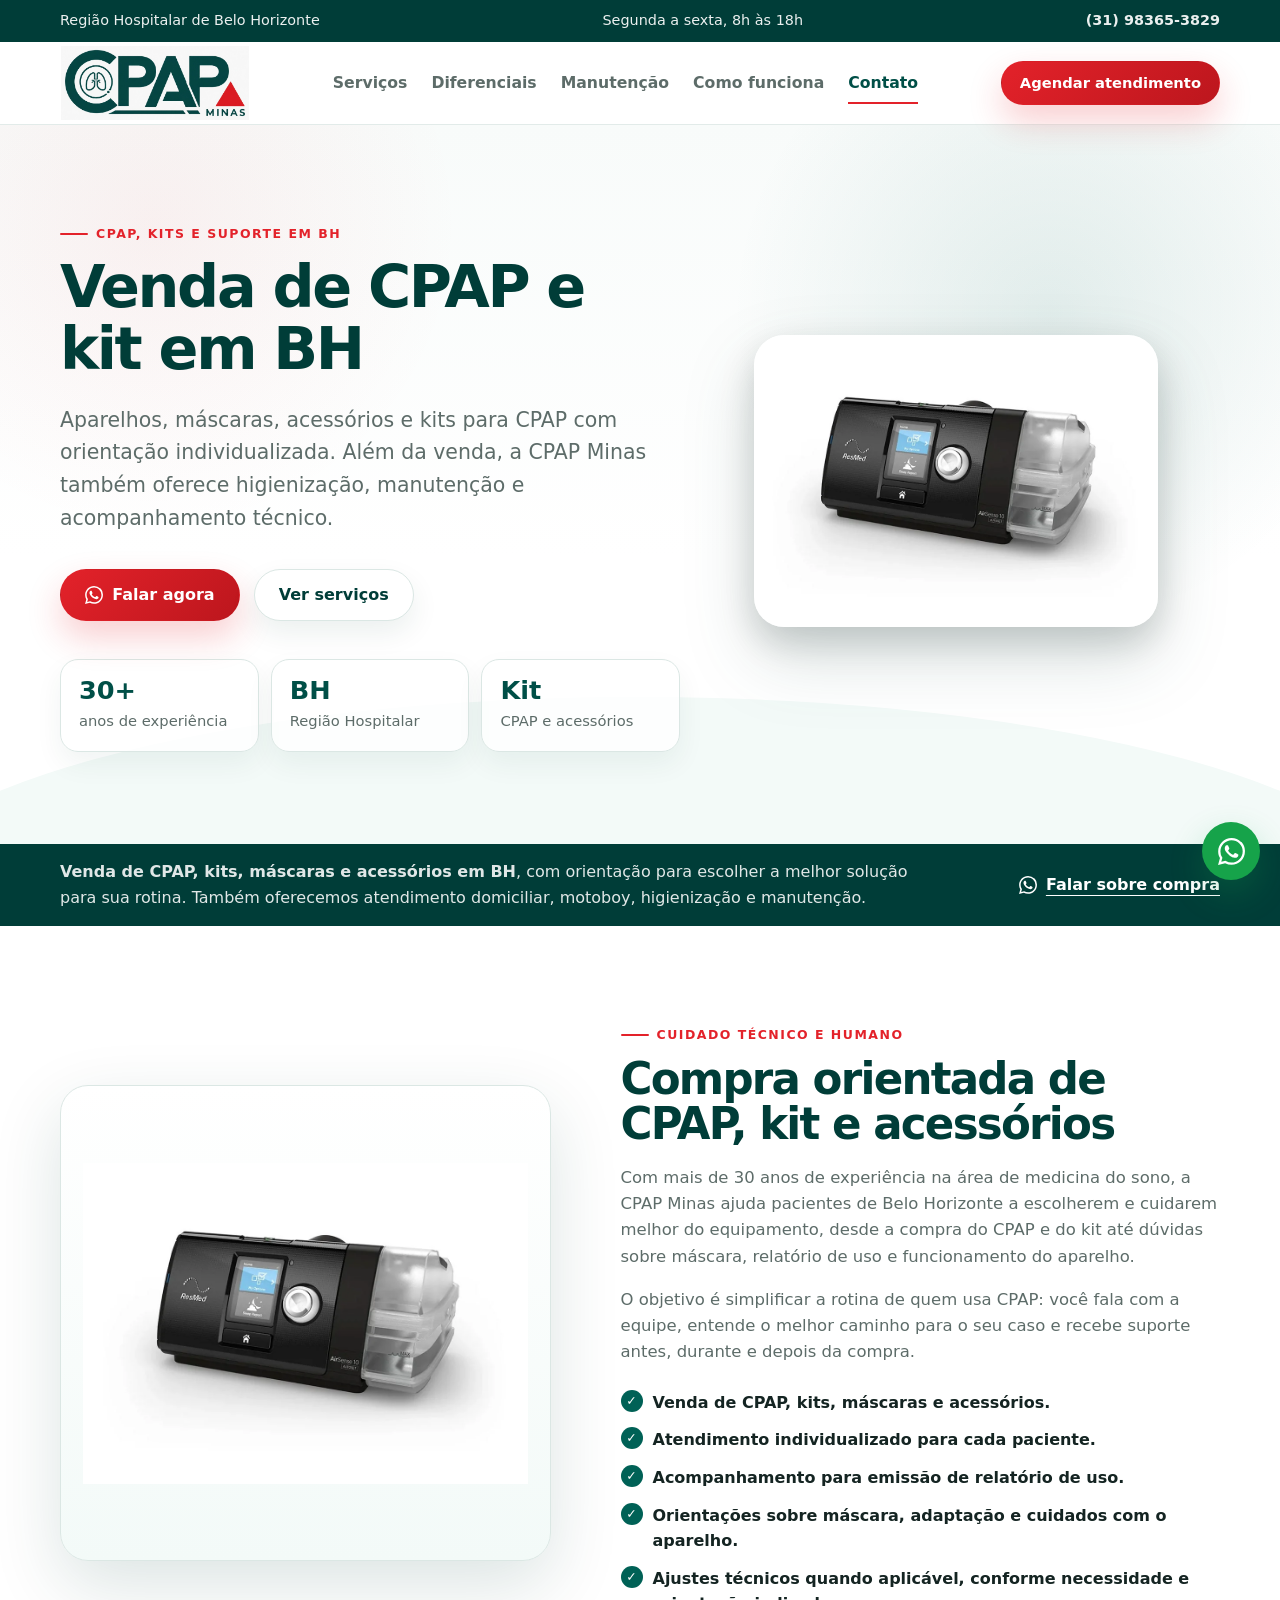
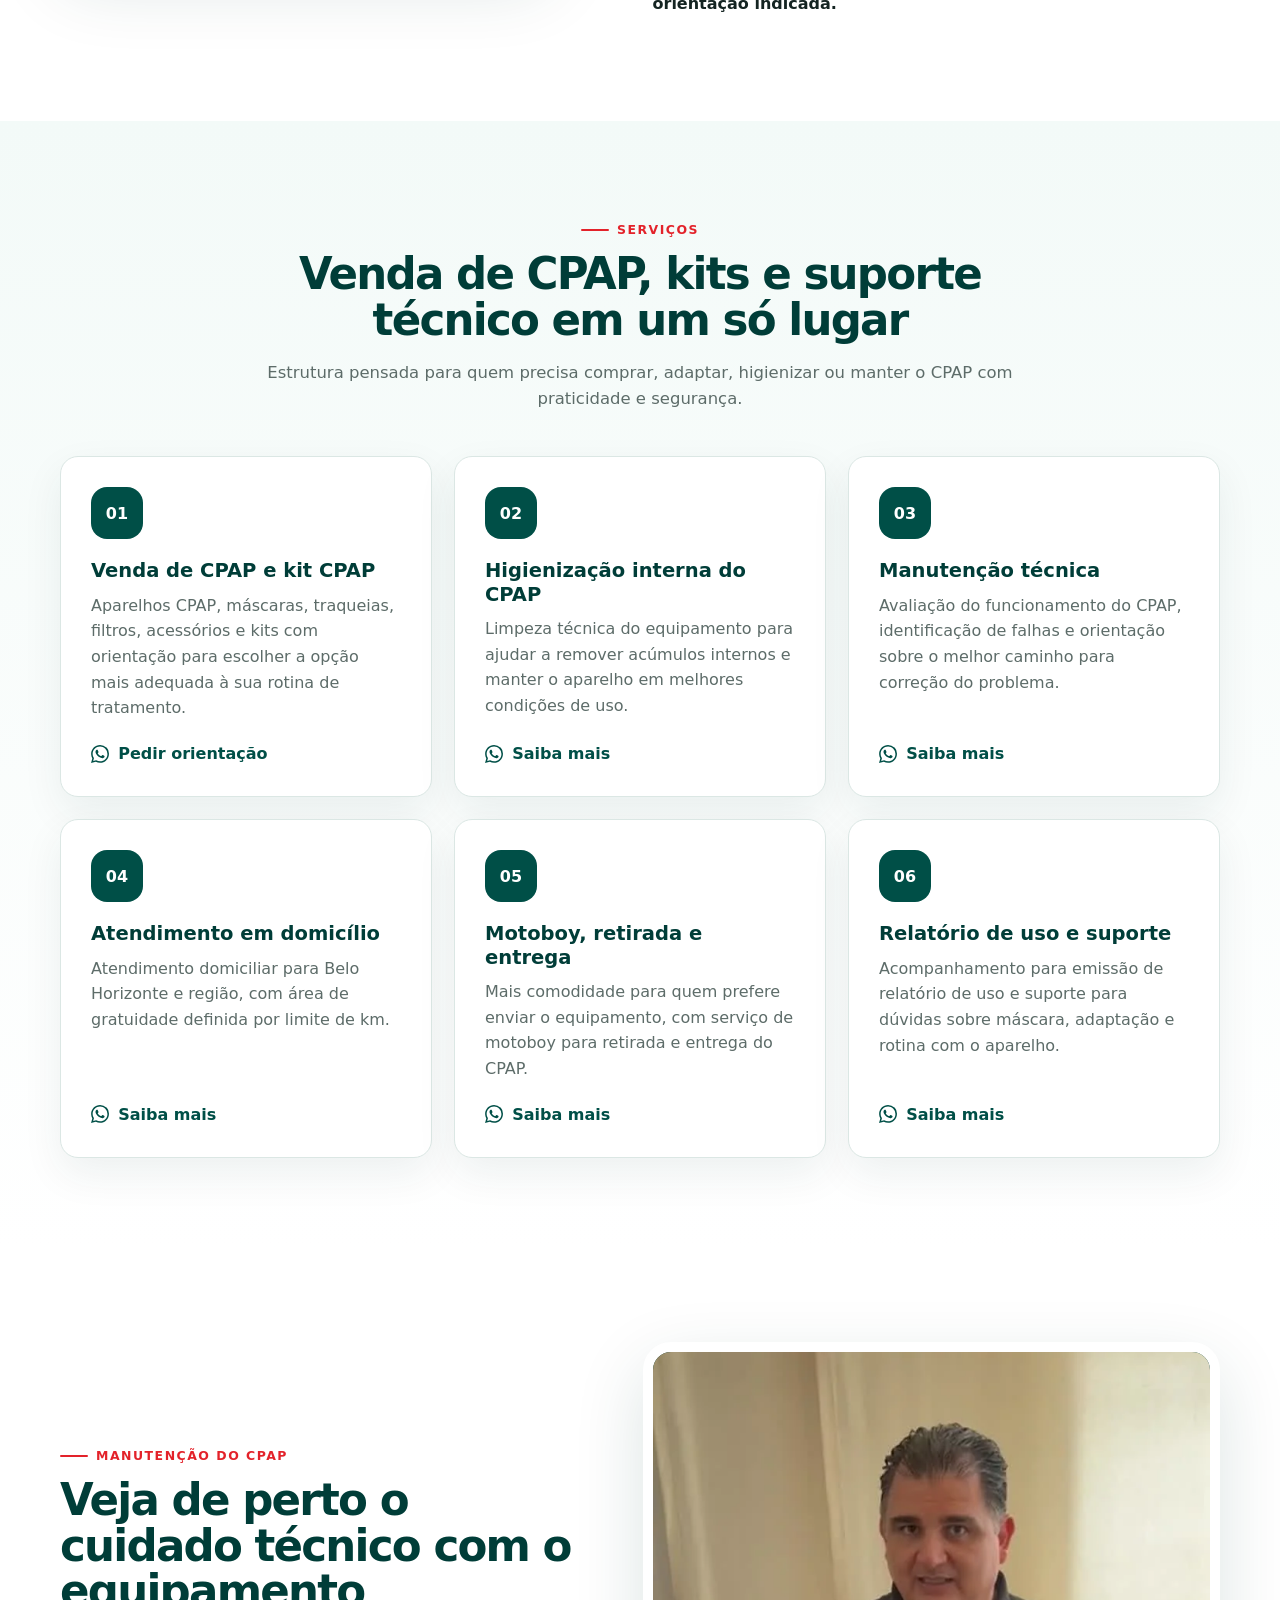
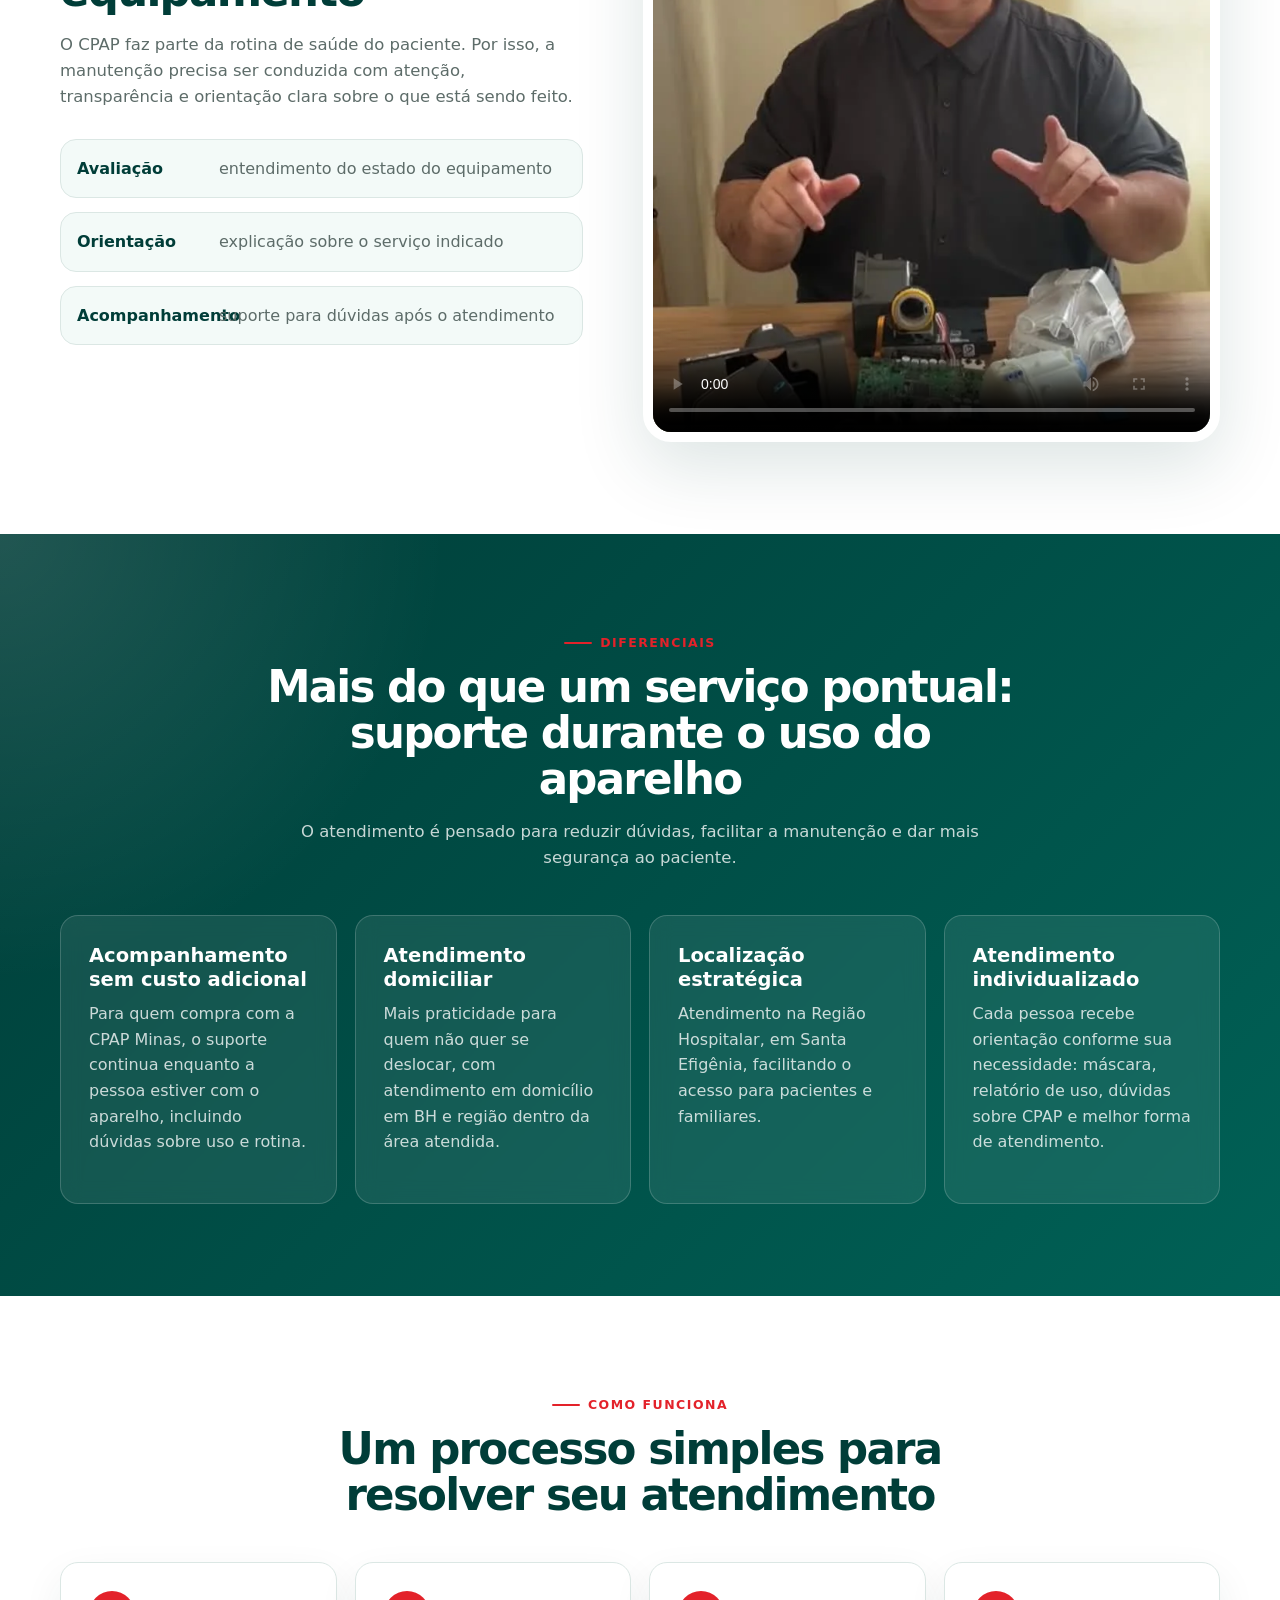
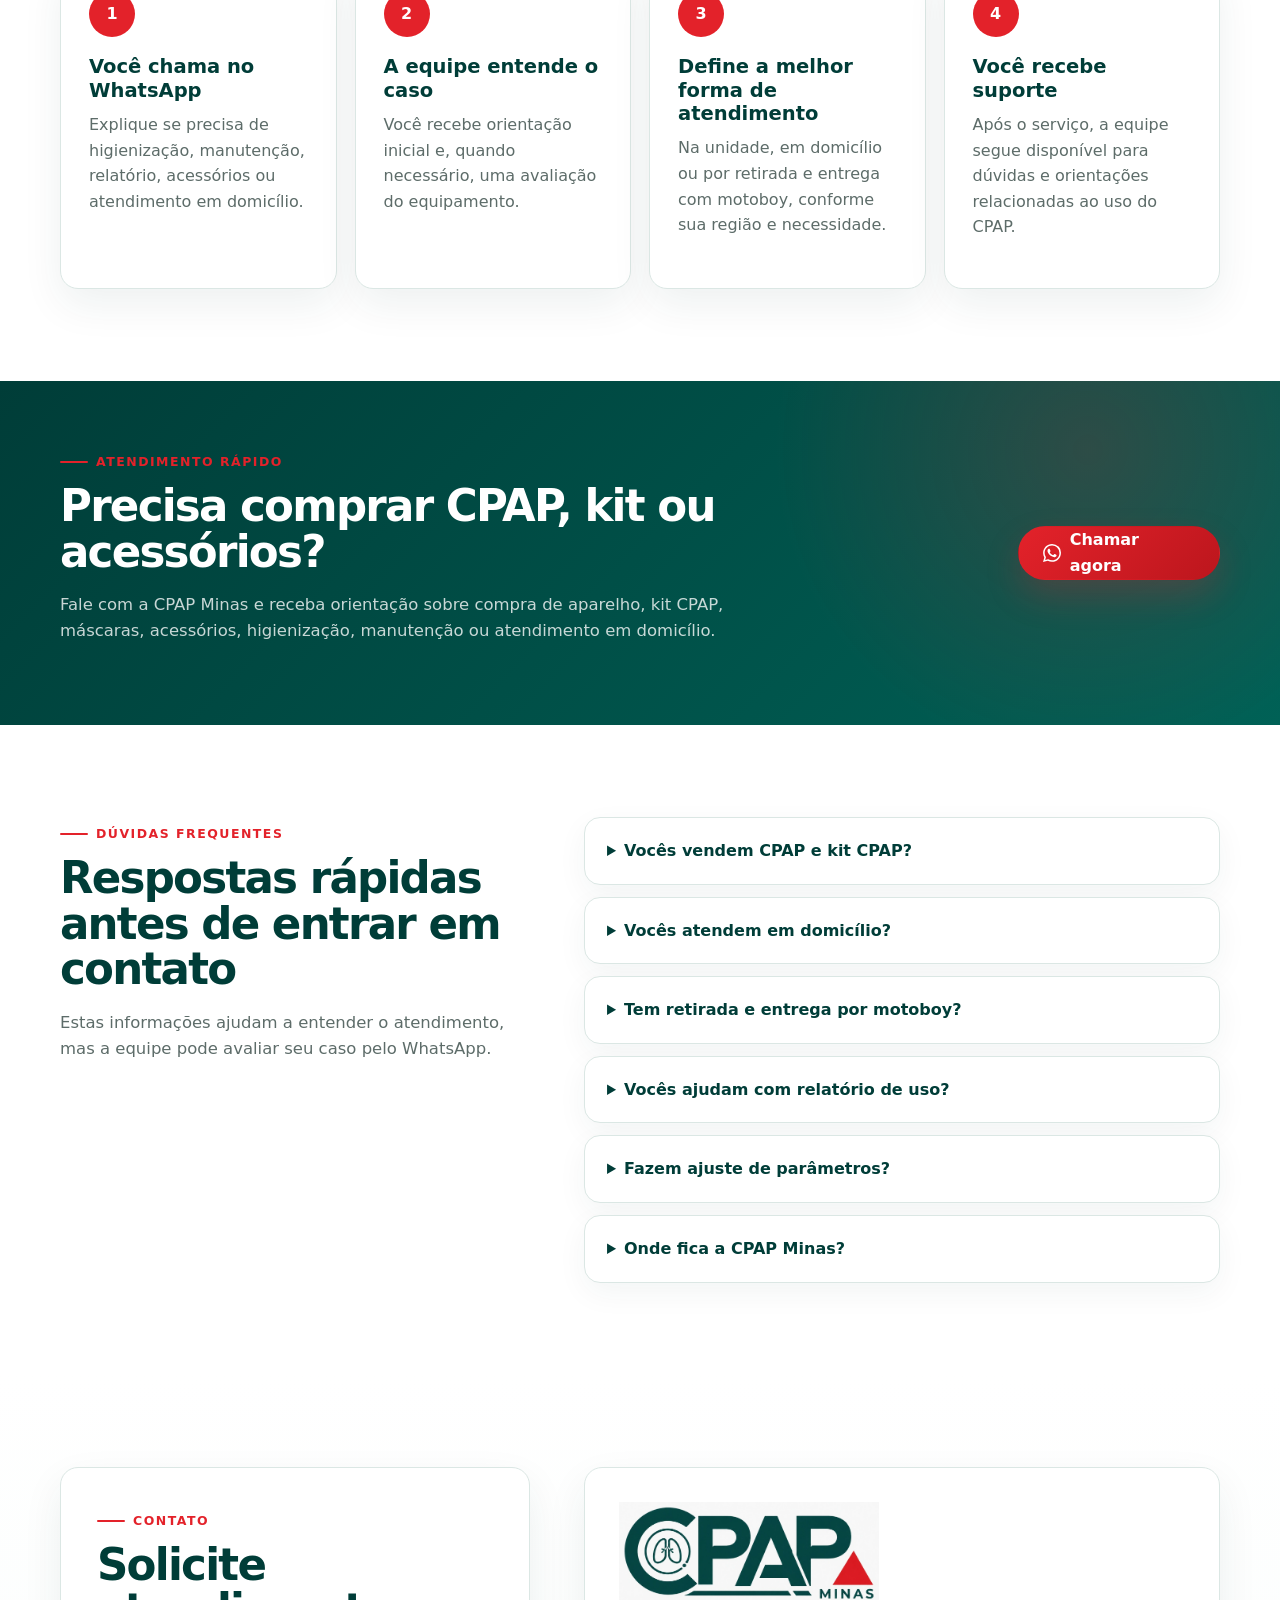
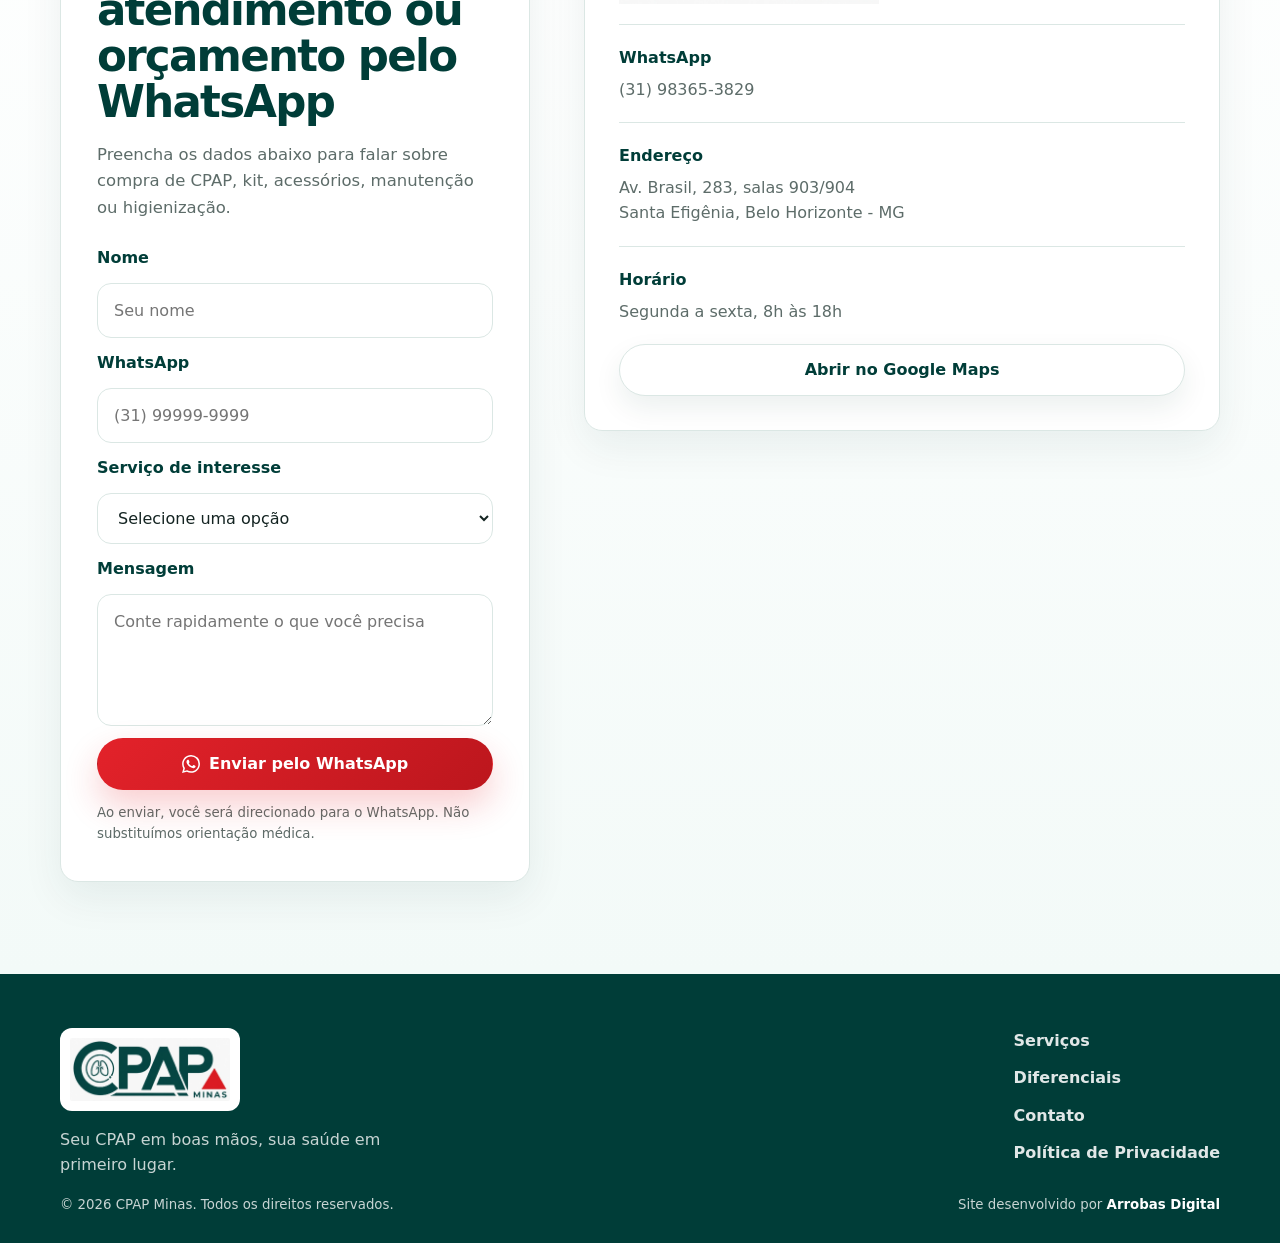
==== commit 875dddf0: "Update index.html" ====
--- a/index.html
+++ b/index.html
@@ -3,8 +3,8 @@
 <head>
   <meta charset="utf-8" />
   <meta name="viewport" content="width=device-width, initial-scale=1" />
-  <title>CPAP Minas | Higienização, Manutenção e Suporte para CPAP em BH</title>
-  <meta name="description" content="Higienização, manutenção, atendimento domiciliar, motoboy e acompanhamento para usuários de CPAP em Belo Horizonte. Mais de 30 anos de experiência na área de medicina do sono." />
+  <title>CPAP Minas | Venda de CPAP, Kits, Higienização e Manutenção em BH</title>
+  <meta name="description" content="Venda de CPAP, kit CPAP, acessórios, higienização, manutenção, atendimento domiciliar, motoboy e acompanhamento em Belo Horizonte. Mais de 30 anos de experiência na área de medicina do sono." />
   <meta name="theme-color" content="#00554d" />
   <meta name="robots" content="index, follow" />
   <link rel="icon" type="image/png" href="assets/images/favicon.png" />
@@ -23,7 +23,7 @@
     "@type": "LocalBusiness",
     "name": "CPAP Minas",
     "image": "assets/images/logo-cpap-minas.webp",
-    "telephone": "+55 31 98381-8037",
+    "telephone": "+55 31 98365-3829",
     "address": {
       "@type": "PostalAddress",
       "streetAddress": "Av. Brasil, 283, salas 903/904",
@@ -46,7 +46,7 @@
     <div class="container topbar__inner">
       <span>Região Hospitalar de Belo Horizonte</span>
       <span>Segunda a sexta, 8h às 18h</span>
-      <a href="tel:+5531983818037" aria-label="Ligar para CPAP Minas">(31) 98381-8037</a>
+      <a href="tel:+5531983653829" aria-label="Ligar para CPAP Minas">(31) 98365-3829</a>
     </div>
   </div>
 
@@ -77,35 +77,34 @@
     <section class="hero section-pad">
       <div class="container hero__grid">
         <div class="hero__copy reveal">
-          <span class="eyebrow">CPAP em boas mãos</span>
-          <h1>Higienização e manutenção de CPAP em BH</h1>
-          <p class="lead">Atendimento técnico, suporte individualizado e cuidado contínuo para manter seu aparelho limpo, funcional e seguro.</p>
+          <span class="eyebrow">CPAP, kits e suporte em BH</span>
+          <h1>Venda de CPAP e kit em BH</h1>
+          <p class="lead">Aparelhos, máscaras, acessórios e kits para CPAP com orientação individualizada. Além da venda, a CPAP Minas também oferece higienização, manutenção e acompanhamento técnico.</p>
 
           <div class="hero__actions">
-            <a class="btn btn--primary js-whatsapp" href="#" data-message="Olá, vim do Google e gostaria de agendar um atendimento para meu CPAP." data-track="hero_whatsapp" aria-label="Falar com a CPAP Minas pelo WhatsApp">Falar agora</a>
+            <a class="btn btn--primary js-whatsapp" href="#" data-message="Olá, vim do Google e gostaria de informações sobre venda de CPAP e kit." data-track="hero_whatsapp" aria-label="Falar com a CPAP Minas pelo WhatsApp">Falar agora</a>
             <a class="btn btn--secondary" href="#servicos">Ver serviços</a>
           </div>
 
           <div class="trust-row" aria-label="Principais diferenciais">
             <div><strong>30+</strong><span>anos de experiência</span></div>
             <div><strong>BH</strong><span>Região Hospitalar</span></div>
-            <div><strong>Casa</strong><span>atendimento domiciliar</span></div>
+            <div><strong>Kit</strong><span>CPAP e acessórios</span></div>
           </div>
         </div>
 
         <div class="hero__visual reveal" aria-label="Aparelho CPAP em destaque">
-  <div class="hero-product-simple">
-    <img src="assets/images/mulher cpap.png" alt="Aparelho CPAP para tratamento da apneia do sono" width="1200" height="900" />
-  </div>
-       </div>
+          <div class="hero-product-simple">
+            <img src="assets/images/aparelho-cpap-resmed.webp" alt="Aparelho CPAP para tratamento da apneia do sono" width="1200" height="900" />
+          </div>
+        </div>
       </div>
     </section>
 
     <section class="notice" aria-label="Destaque de atendimento">
       <div class="container notice__inner">
-        <br>
-        <p><strong>Atendimento em domicílio para BH e região</strong> com limite de km para gratuidade, além de opção de motoboy para retirada e entrega do equipamento.</p>
-        <a class="text-link js-whatsapp" href="#" data-message="Olá, vim do Google e gostaria de saber se minha região está dentro do atendimento domiciliar gratuito da CPAP Minas." data-track="notice_whatsapp">Consultar minha região</a> <br>
+        <p><strong>Venda de CPAP, kits, máscaras e acessórios em BH</strong>, com orientação para escolher a melhor solução para sua rotina. Também oferecemos atendimento domiciliar, motoboy, higienização e manutenção.</p>
+        <a class="text-link js-whatsapp" href="#" data-message="Olá, vim do Google e gostaria de informações sobre compra de CPAP, kit ou acessórios." data-track="notice_whatsapp">Falar sobre compra</a>
       </div>
     </section>
 
@@ -116,10 +115,11 @@
         </div>
         <div class="split__copy reveal">
           <span class="eyebrow">Cuidado técnico e humano</span>
-          <h2>Seu CPAP precisa de limpeza, manutenção e orientação de uso</h2>
-          <p>Com mais de 30 anos de experiência na área de medicina do sono, a CPAP Minas ajuda pacientes de Belo Horizonte a cuidarem melhor do equipamento, desde a higienização interna até dúvidas sobre máscara, relatório de uso e funcionamento do aparelho.</p>
-          <p>O objetivo é simplificar a rotina de quem usa CPAP: você fala com a equipe, entende o melhor caminho para o seu caso e recebe suporte durante o uso do equipamento.</p>
+          <h2>Compra orientada de CPAP, kit e acessórios</h2>
+          <p>Com mais de 30 anos de experiência na área de medicina do sono, a CPAP Minas ajuda pacientes de Belo Horizonte a escolherem e cuidarem melhor do equipamento, desde a compra do CPAP e do kit até dúvidas sobre máscara, relatório de uso e funcionamento do aparelho.</p>
+          <p>O objetivo é simplificar a rotina de quem usa CPAP: você fala com a equipe, entende o melhor caminho para o seu caso e recebe suporte antes, durante e depois da compra.</p>
           <ul class="check-list">
+            <li>Venda de CPAP, kits, máscaras e acessórios.</li>
             <li>Atendimento individualizado para cada paciente.</li>
             <li>Acompanhamento para emissão de relatório de uso.</li>
             <li>Orientações sobre máscara, adaptação e cuidados com o aparelho.</li>
@@ -133,51 +133,51 @@
       <div class="container">
         <div class="section-head reveal">
           <span class="eyebrow">Serviços</span>
-          <h2>O suporte que o usuário de CPAP precisa em um só lugar</h2>
-          <p>Estrutura pensada para quem precisa de praticidade, segurança e atendimento próximo.</p>
+          <h2>Venda de CPAP, kits e suporte técnico em um só lugar</h2>
+          <p>Estrutura pensada para quem precisa comprar, adaptar, higienizar ou manter o CPAP com praticidade e segurança.</p>
         </div>
 
         <div class="cards-grid">
+          <article class="service-card service-card--featured reveal">
+            <span class="icon">01</span>
+            <h3>Venda de CPAP e kit CPAP</h3>
+            <p>Aparelhos CPAP, máscaras, traqueias, filtros, acessórios e kits com orientação para escolher a opção mais adequada à sua rotina de tratamento.</p>
+            <a class="card-link js-whatsapp" href="#" data-message="Olá, vim do Google e gostaria de informações sobre venda de CPAP e kit CPAP." data-track="service_venda_cpap">Pedir orientação</a>
+          </article>
+
           <article class="service-card reveal">
-            <span class="icon">01</span>
+            <span class="icon">02</span>
             <h3>Higienização interna do CPAP</h3>
             <p>Limpeza técnica do equipamento para ajudar a remover acúmulos internos e manter o aparelho em melhores condições de uso.</p>
             <a class="card-link js-whatsapp" href="#" data-message="Olá, vim do Google e gostaria de saber mais sobre higienização interna de CPAP." data-track="service_higienizacao">Saiba mais</a>
           </article>
 
           <article class="service-card reveal">
-            <span class="icon">02</span>
+            <span class="icon">03</span>
             <h3>Manutenção técnica</h3>
             <p>Avaliação do funcionamento do CPAP, identificação de falhas e orientação sobre o melhor caminho para correção do problema.</p>
             <a class="card-link js-whatsapp" href="#" data-message="Olá, vim do Google e preciso de manutenção para meu CPAP." data-track="service_manutencao">Saiba mais</a>
           </article>
 
           <article class="service-card reveal">
-            <span class="icon">03</span>
+            <span class="icon">04</span>
             <h3>Atendimento em domicílio</h3>
             <p>Atendimento domiciliar para Belo Horizonte e região, com área de gratuidade definida por limite de km.</p>
             <a class="card-link js-whatsapp" href="#" data-message="Olá, vim do Google e gostaria de atendimento domiciliar para meu CPAP." data-track="service_domicilio">Saiba mais</a>
           </article>
 
           <article class="service-card reveal">
-            <span class="icon">04</span>
+            <span class="icon">05</span>
             <h3>Motoboy, retirada e entrega</h3>
             <p>Mais comodidade para quem prefere enviar o equipamento, com serviço de motoboy para retirada e entrega do CPAP.</p>
             <a class="card-link js-whatsapp" href="#" data-message="Olá, vim do Google e gostaria de consultar retirada e entrega por motoboy para meu CPAP." data-track="service_motoboy">Saiba mais</a>
           </article>
 
           <article class="service-card reveal">
-            <span class="icon">05</span>
+            <span class="icon">06</span>
             <h3>Relatório de uso e suporte</h3>
             <p>Acompanhamento para emissão de relatório de uso e suporte para dúvidas sobre máscara, adaptação e rotina com o aparelho.</p>
             <a class="card-link js-whatsapp" href="#" data-message="Olá, vim do Google e gostaria de suporte para relatório de uso e dúvidas sobre meu CPAP." data-track="service_relatorio">Saiba mais</a>
-          </article>
-
-          <article class="service-card reveal">
-            <span class="icon">06</span>
-            <h3>CPAP, acessórios e seminovos</h3>
-            <p>Venda de aparelhos, acessórios e opções seminovas com orientação para encontrar a alternativa adequada à sua necessidade.</p>
-            <a class="card-link js-whatsapp" href="#" data-message="Olá, vim do Google e gostaria de informações sobre CPAP, acessórios ou aparelhos seminovos." data-track="service_venda">Saiba mais</a>
           </article>
         </div>
       </div>
@@ -269,10 +269,10 @@
       <div class="container cta-band__inner reveal">
         <div>
           <span class="eyebrow">Atendimento rápido</span>
-          <h2>Quer saber o que seu CPAP precisa?</h2>
-          <p>Fale com a CPAP Minas e receba orientação para higienização, manutenção, relatório de uso, acessórios ou atendimento em domicílio.</p>
-        </div>
-        <a class="btn btn--primary js-whatsapp" href="#" data-message="Olá, vim do Google e gostaria de orientação para saber qual serviço meu CPAP precisa." data-track="band_whatsapp" aria-label="Chamar a CPAP Minas pelo WhatsApp">Chamar agora</a>
+          <h2>Precisa comprar CPAP, kit ou acessórios?</h2>
+          <p>Fale com a CPAP Minas e receba orientação sobre compra de aparelho, kit CPAP, máscaras, acessórios, higienização, manutenção ou atendimento em domicílio.</p>
+        </div>
+        <a class="btn btn--primary js-whatsapp" href="#" data-message="Olá, vim do Google e gostaria de orientação para comprar CPAP, kit ou acessórios." data-track="band_whatsapp" aria-label="Chamar a CPAP Minas pelo WhatsApp">Chamar agora</a>
       </div>
     </section>
 
@@ -285,6 +285,10 @@
         </div>
         <div class="faq-list reveal">
           <details>
+            <summary>Vocês vendem CPAP e kit CPAP?</summary>
+            <p>Sim. A CPAP Minas vende aparelhos CPAP, kits, máscaras, filtros e acessórios, com orientação para ajudar o paciente a escolher o que faz mais sentido para sua necessidade.</p>
+          </details>
+          <details>
             <summary>Vocês atendem em domicílio?</summary>
             <p>Sim. Há atendimento domiciliar para Belo Horizonte e região, com limite de km para gratuidade. A equipe confirma sua localização pelo WhatsApp.</p>
           </details>
@@ -312,8 +316,8 @@
       <div class="container contact-grid">
         <div class="contact-card reveal">
           <span class="eyebrow">Contato</span>
-          <h2>Agende seu atendimento pelo WhatsApp</h2>
-          <p>Preencha os dados abaixo para abrir uma mensagem pronta no WhatsApp da CPAP Minas.</p>
+          <h2>Solicite atendimento ou orçamento pelo WhatsApp</h2>
+          <p>Preencha os dados abaixo para falar sobre compra de CPAP, kit, acessórios, manutenção ou higienização.</p>
 
           <form class="contact-form" id="leadForm">
             <label for="nome">Nome</label>
@@ -325,18 +329,19 @@
             <label for="servico">Serviço de interesse</label>
             <select id="servico" name="servico" required>
               <option value="">Selecione uma opção</option>
+              <option>Compra de CPAP</option>
+              <option>Compra de kit CPAP, máscara ou acessórios</option>
               <option>Higienização interna do CPAP</option>
               <option>Manutenção do CPAP</option>
               <option>Atendimento em domicílio</option>
               <option>Retirada e entrega por motoboy</option>
               <option>Relatório de uso / dúvidas sobre CPAP</option>
-              <option>Compra de CPAP ou acessórios</option>
             </select>
 
             <label for="mensagem">Mensagem</label>
             <textarea id="mensagem" name="mensagem" rows="4" placeholder="Conte rapidamente o que você precisa"></textarea>
 
-            <button class="btn btn--primary btn--full whatsapp-submit" type="submit" data-track="form_whatsapp" aria-label="Enviar pelo WhatsApp">Enviar pelo</button>
+            <button class="btn btn--primary btn--full whatsapp-submit" type="submit" data-track="form_whatsapp" aria-label="Enviar pelo WhatsApp">Enviar pelo WhatsApp</button>
             <small>Ao enviar, você será direcionado para o WhatsApp. Não substituímos orientação médica.</small>
           </form>
         </div>
@@ -345,7 +350,7 @@
           <img class="info-card__logo" src="assets/images/logo-cpap-minas.webp" alt="CPAP Minas" width="260" height="160" />
           <div class="info-item">
             <strong>WhatsApp</strong>
-            <a href="tel:+5531983818037">(31) 98381-8037</a>
+            <a href="tel:+5531983653829">(31) 98365-3829</a>
           </div>
           <div class="info-item">
             <strong>Endereço</strong>
@@ -362,32 +367,28 @@
   </main>
 
   <footer class="footer">
-  <div class="container footer__inner">
-    <div class="footer__brand">
-      <img src="assets/images/logo-cpap-minas.webp" alt="CPAP Minas" width="160" height="80" />
-      <p>Seu CPAP em boas mãos, sua saúde em primeiro lugar.</p>
+    <div class="container footer__inner">
+      <div class="footer__brand">
+        <img src="assets/images/logo-cpap-minas.webp" alt="CPAP Minas" width="160" height="80" />
+        <p>Seu CPAP em boas mãos, sua saúde em primeiro lugar.</p>
+      </div>
+
+      <nav class="footer__links" aria-label="Links do rodapé">
+        <a href="#servicos">Serviços</a>
+        <a href="#diferenciais">Diferenciais</a>
+        <a href="#contato">Contato</a>
+        <a href="privacidade.html">Política de Privacidade</a>
+      </nav>
     </div>
 
-    <nav class="footer__links" aria-label="Links do rodapé">
-      <a href="#servicos">Serviços</a>
-      <a href="#diferenciais">Diferenciais</a>
-      <a href="#contato">Contato</a>
-      <a href="privacidade.html">Política de Privacidade</a>
-    </nav>
-  </div>
-  <p></p>
-  <br>
-
-  <div class="container footer__bottom">
-    <small>© <span id="currentYear"></span> CPAP Minas. Todos os direitos reservados.</small>
-    <small class="footer__credits">
-      Site desenvolvido por
-      <a href="https://www.arrobasdigital.com.br/" target="_blank" rel="noopener noreferrer">
-        Arrobas Digital
-      </a>
-    </small>
-  </div>
-</footer>
+    <div class="container footer__bottom">
+      <small>© <span id="currentYear"></span> CPAP Minas. Todos os direitos reservados.</small>
+      <small class="footer__credits">
+        Site desenvolvido por
+        <a href="https://www.arrobasdigital.com.br/" target="_blank" rel="noopener noreferrer">Arrobas Digital</a>
+      </small>
+    </div>
+  </footer>
 
   <a class="floating-whatsapp js-whatsapp" href="#" aria-label="Falar com a CPAP Minas pelo WhatsApp" data-message="Olá, vim do Google e gostaria de falar com a CPAP Minas." data-track="floating_whatsapp">
     <span class="sr-only">WhatsApp</span>
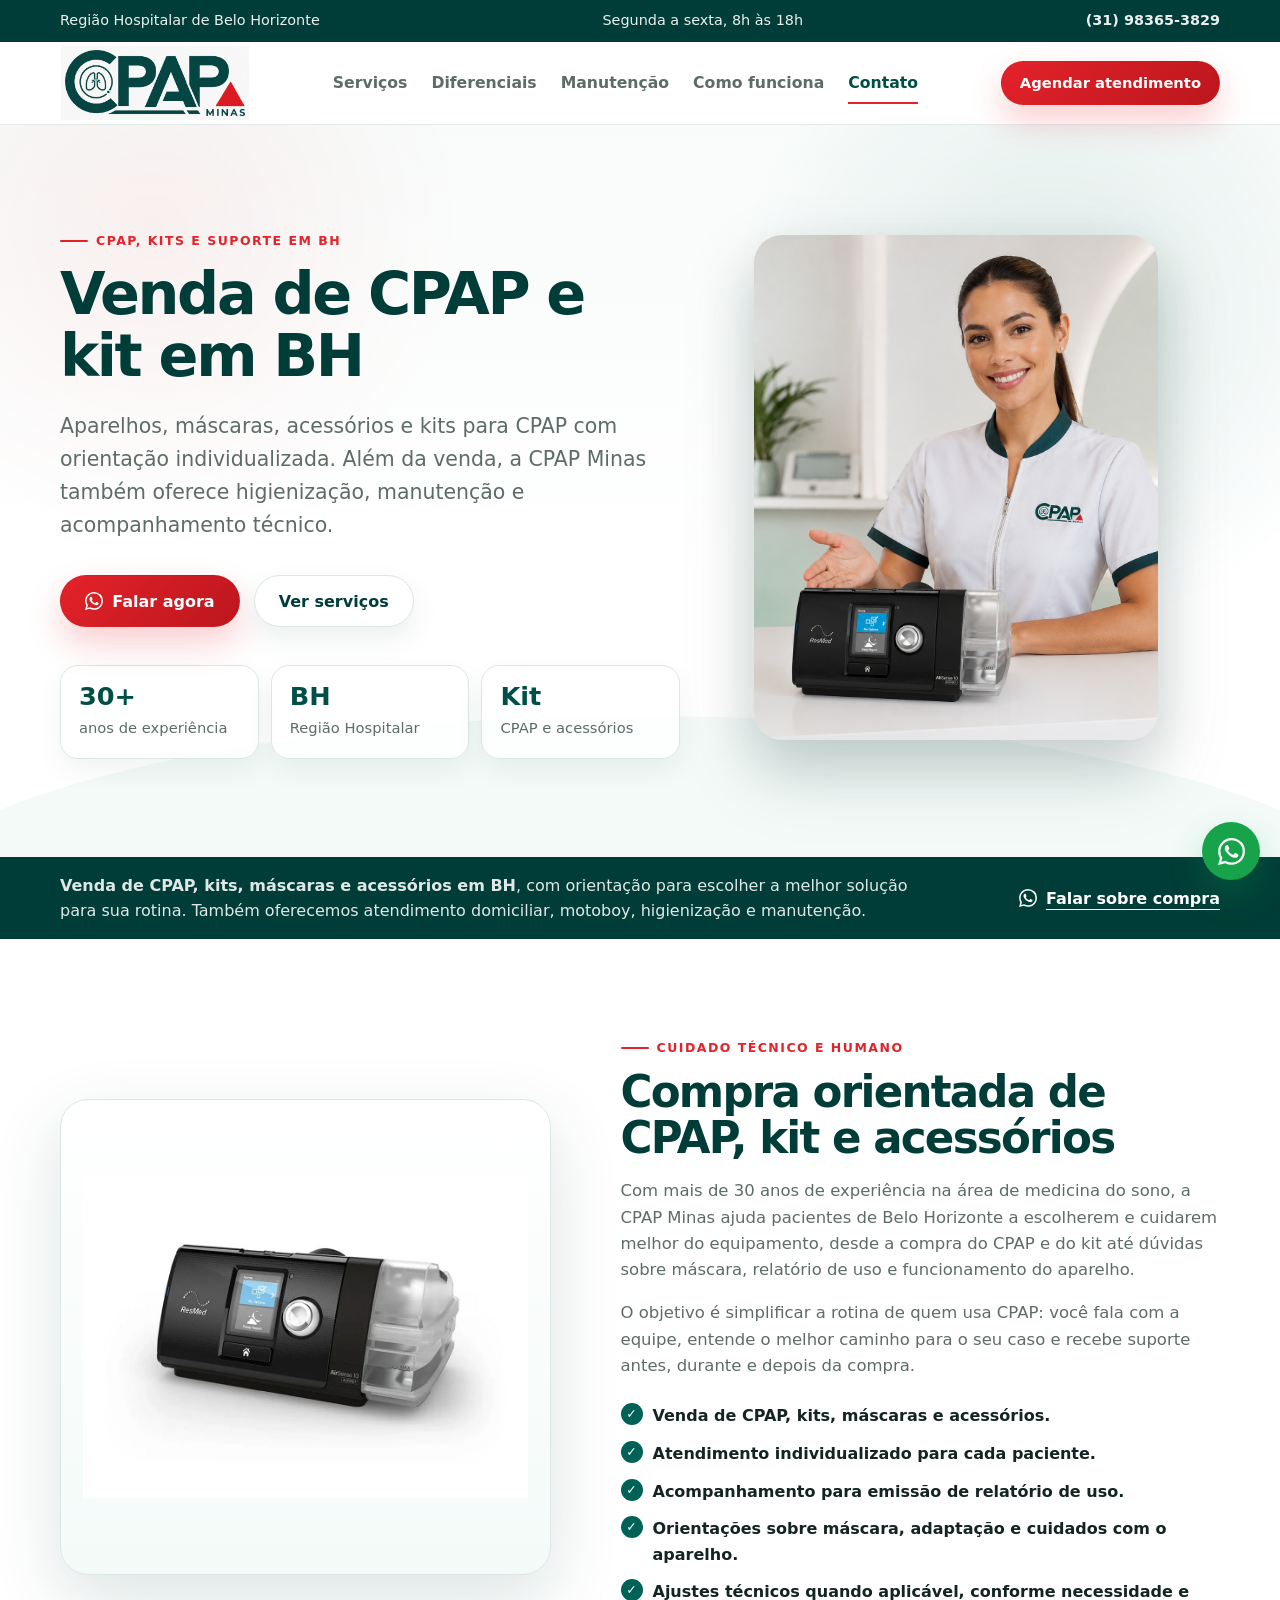
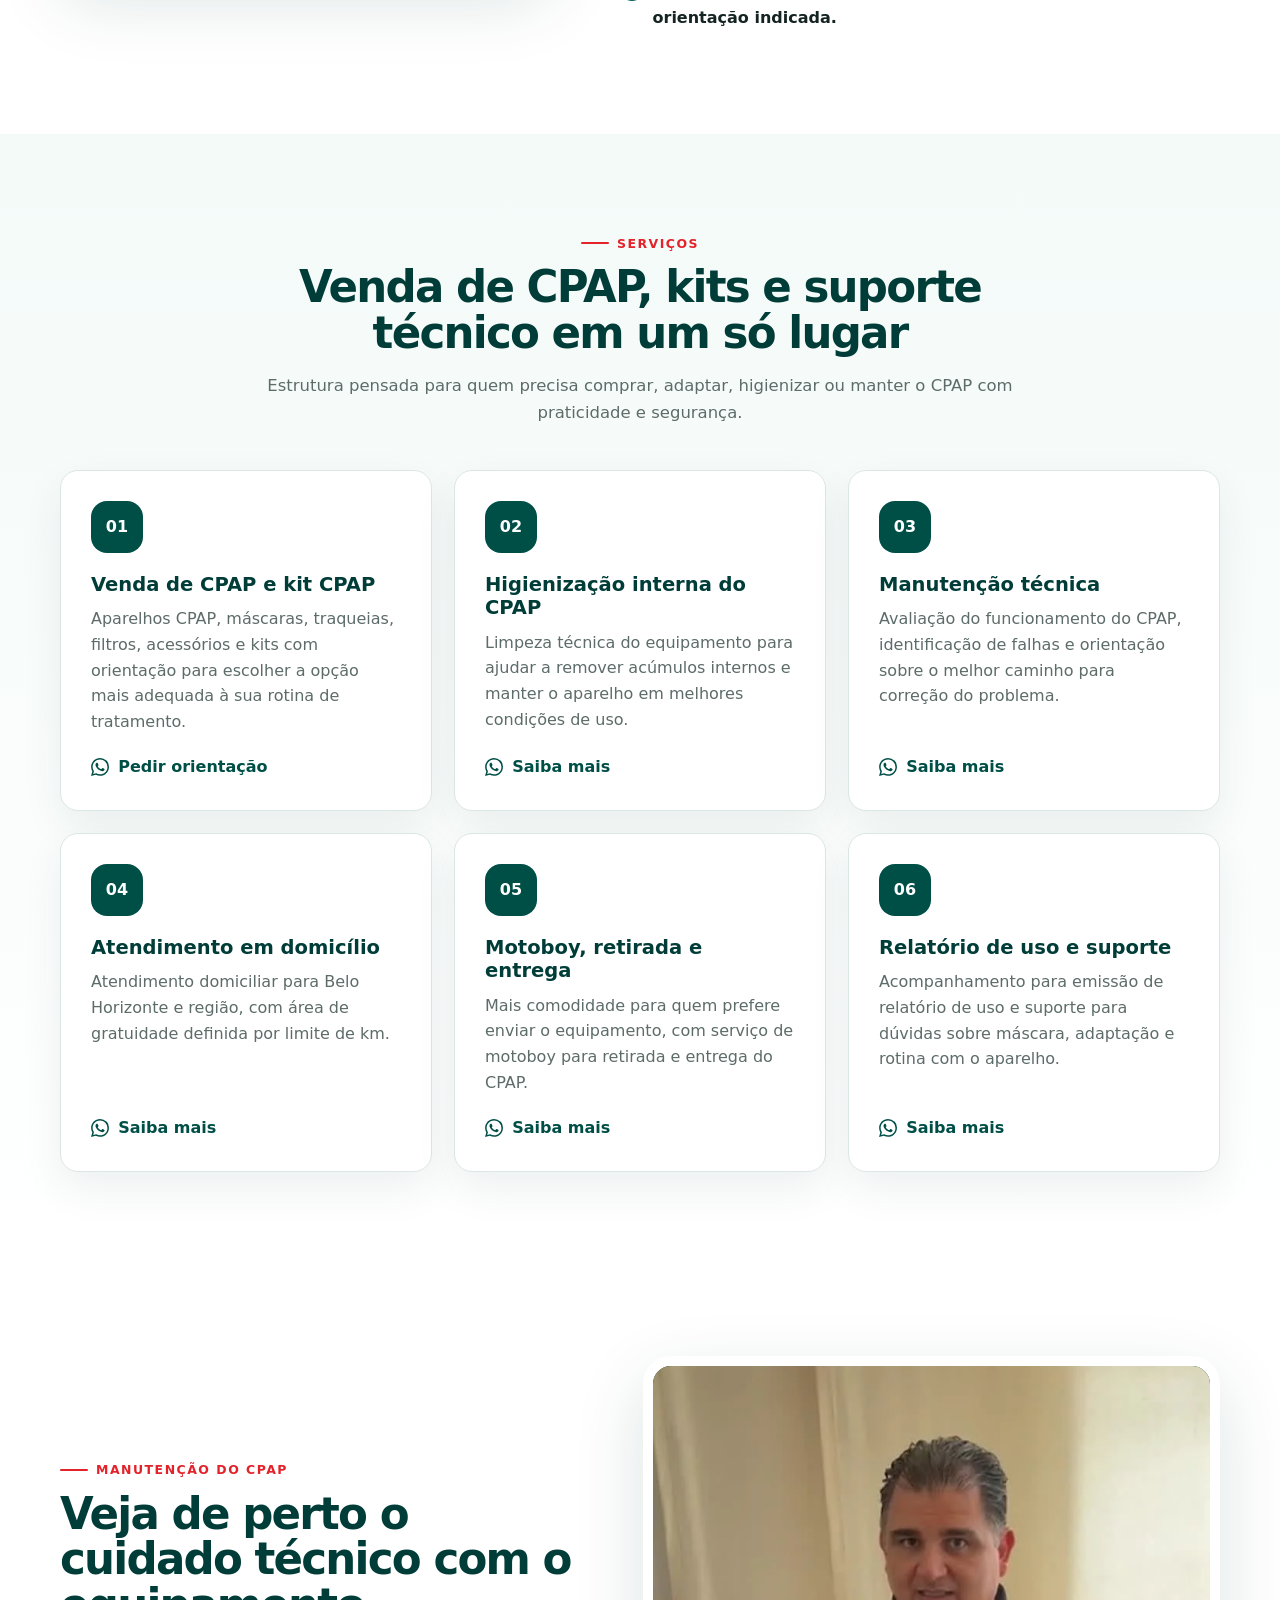
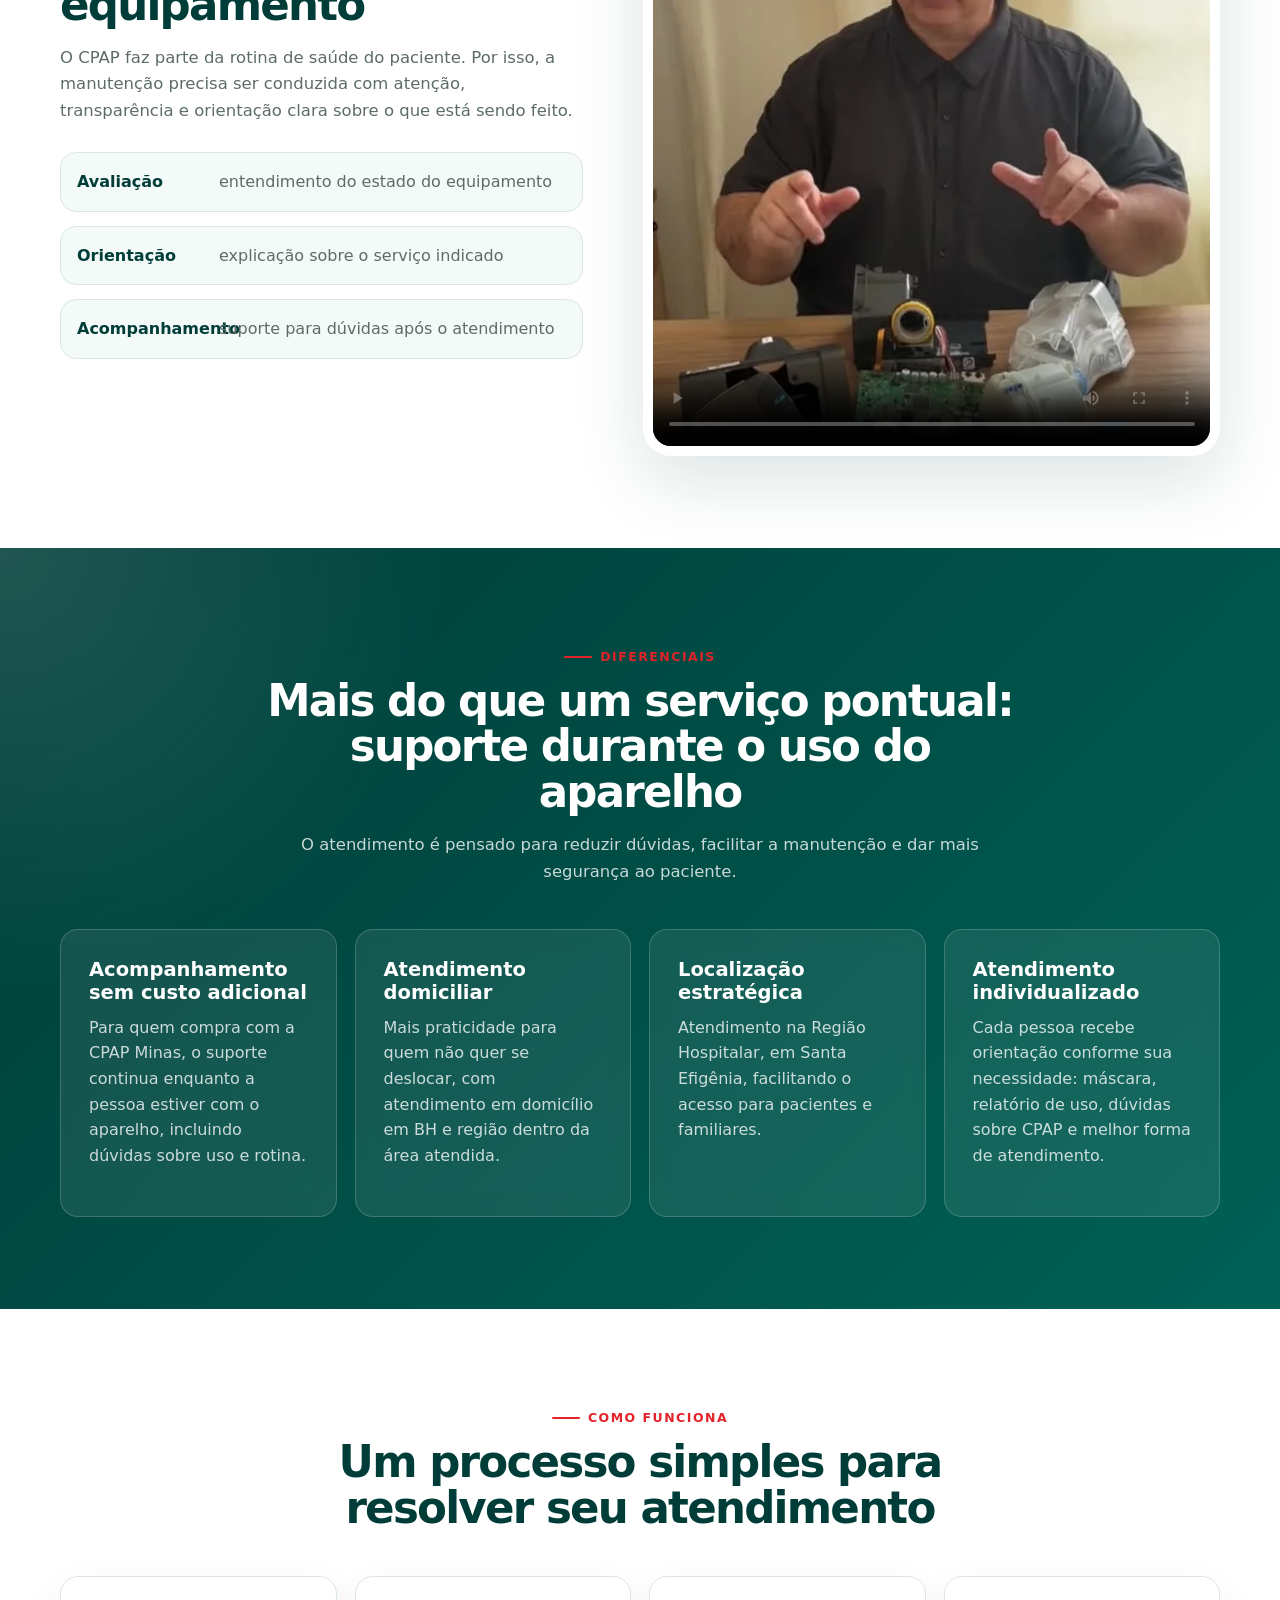
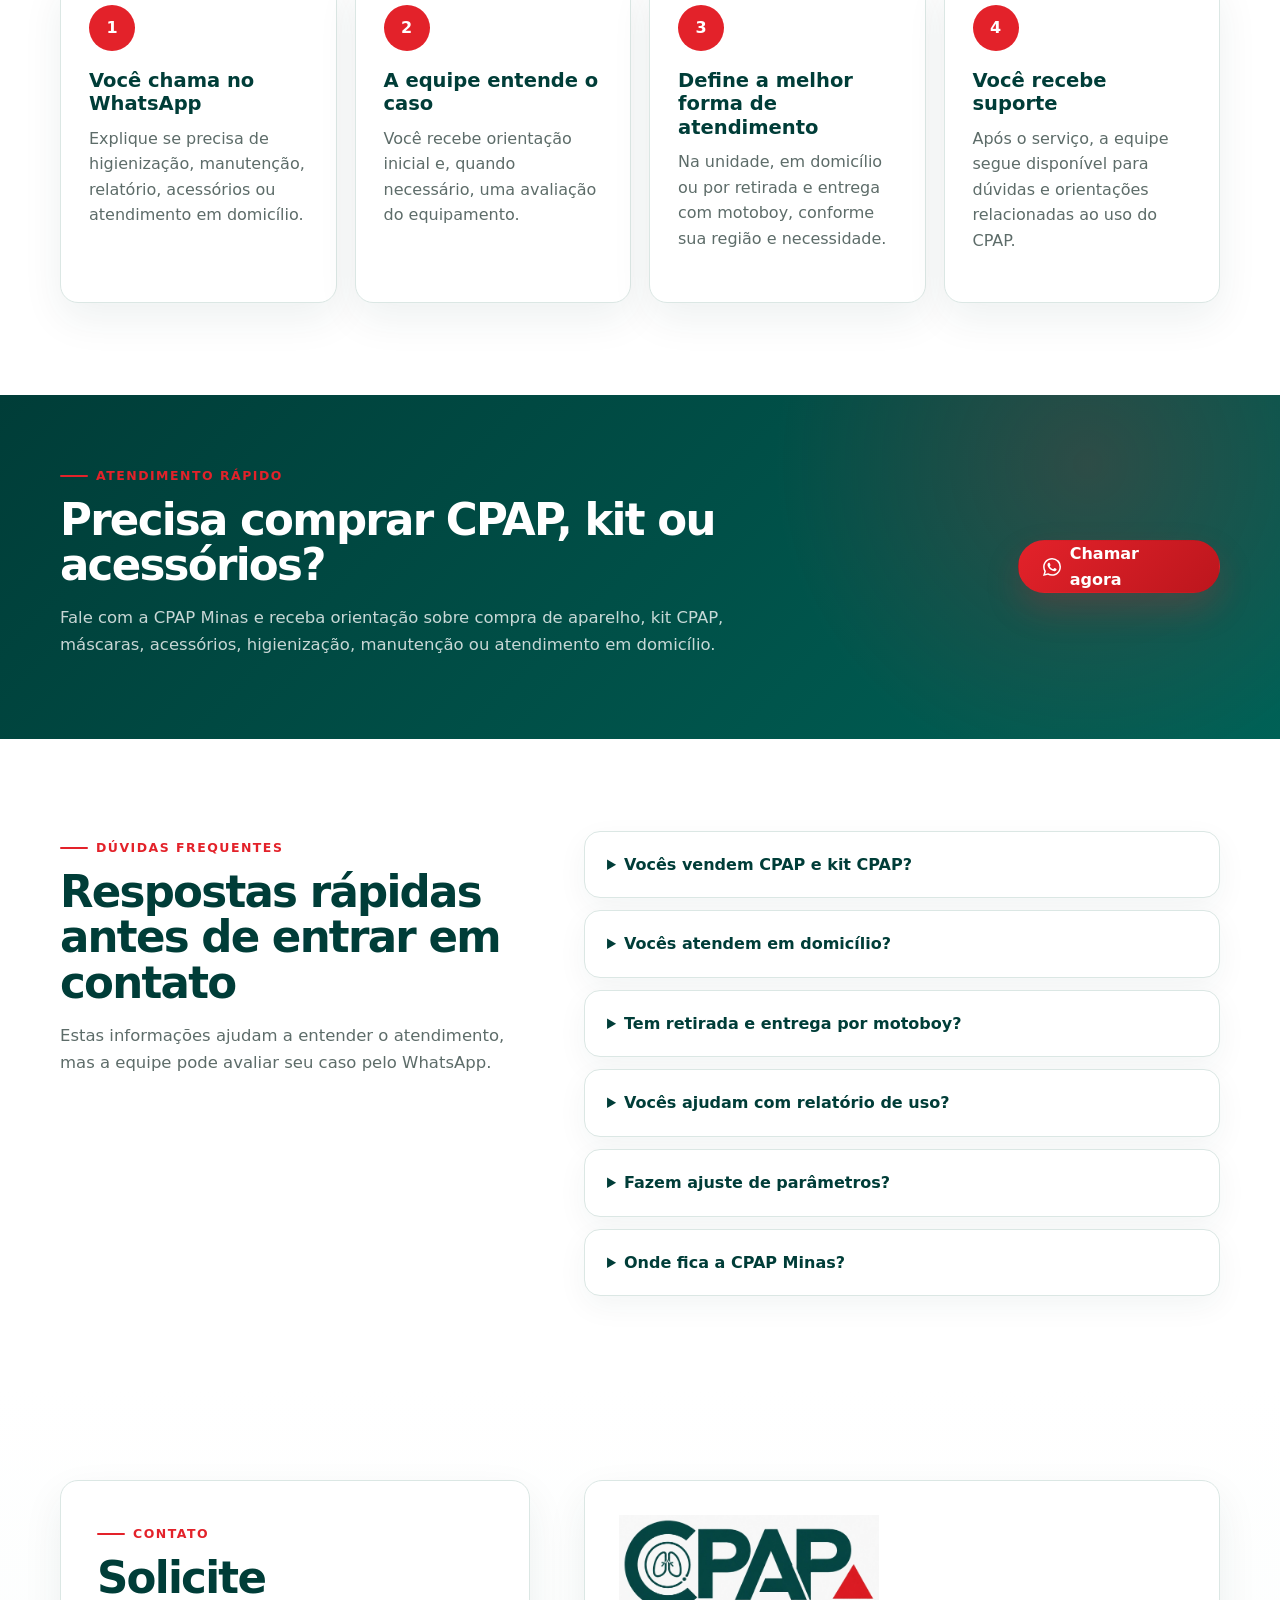
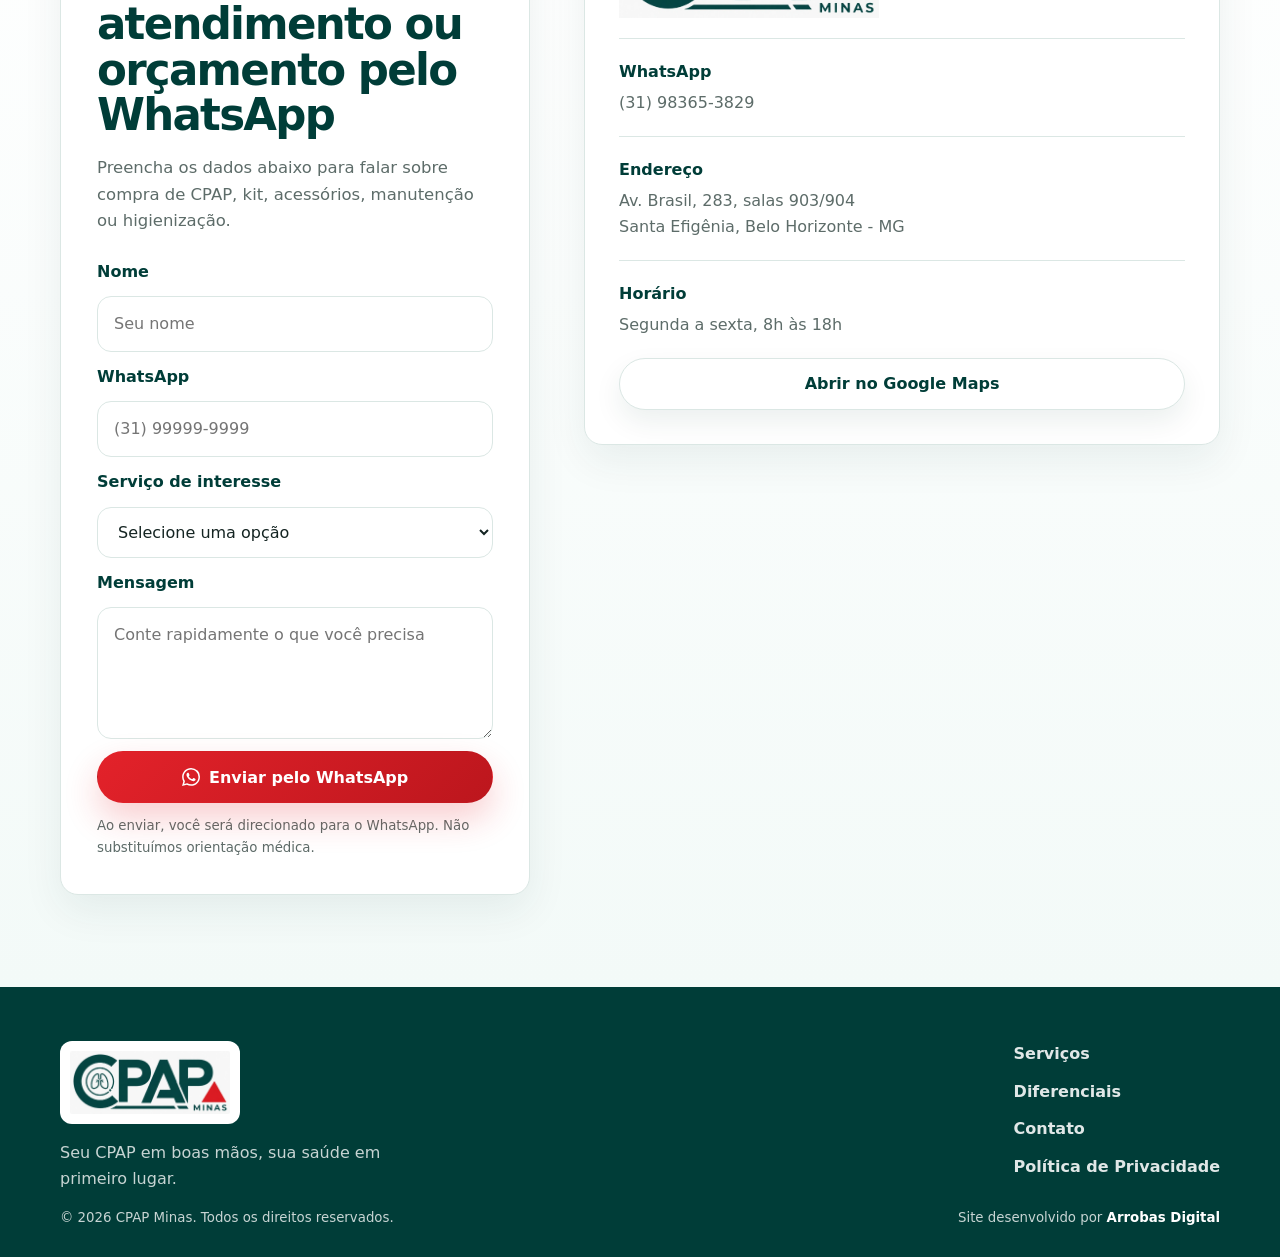
==== commit 8757476b: "Update index.html" ====
--- a/index.html
+++ b/index.html
@@ -95,7 +95,7 @@
 
         <div class="hero__visual reveal" aria-label="Aparelho CPAP em destaque">
           <div class="hero-product-simple">
-            <img src="assets/images/aparelho-cpap-resmed.webp" alt="Aparelho CPAP para tratamento da apneia do sono" width="1200" height="900" />
+            <img src="assets/images/mulher cpap.png" alt="Aparelho CPAP para tratamento da apneia do sono" width="1200" height="900" />
           </div>
         </div>
       </div>
--- a/css/style.css
+++ b/css/style.css
@@ -859,6 +859,14 @@
   margin-bottom: 6px;
 }
 
+.hero__visual img,
+.hero-product-simple img,
+.hero-photo-simple img {
+  border-radius: 28px;
+  overflow: hidden;
+  box-shadow: 0 24px 60px rgba(0, 0, 0, 0.10);
+}
+
 .info-item span,
 .info-item a {
   color: var(--muted);
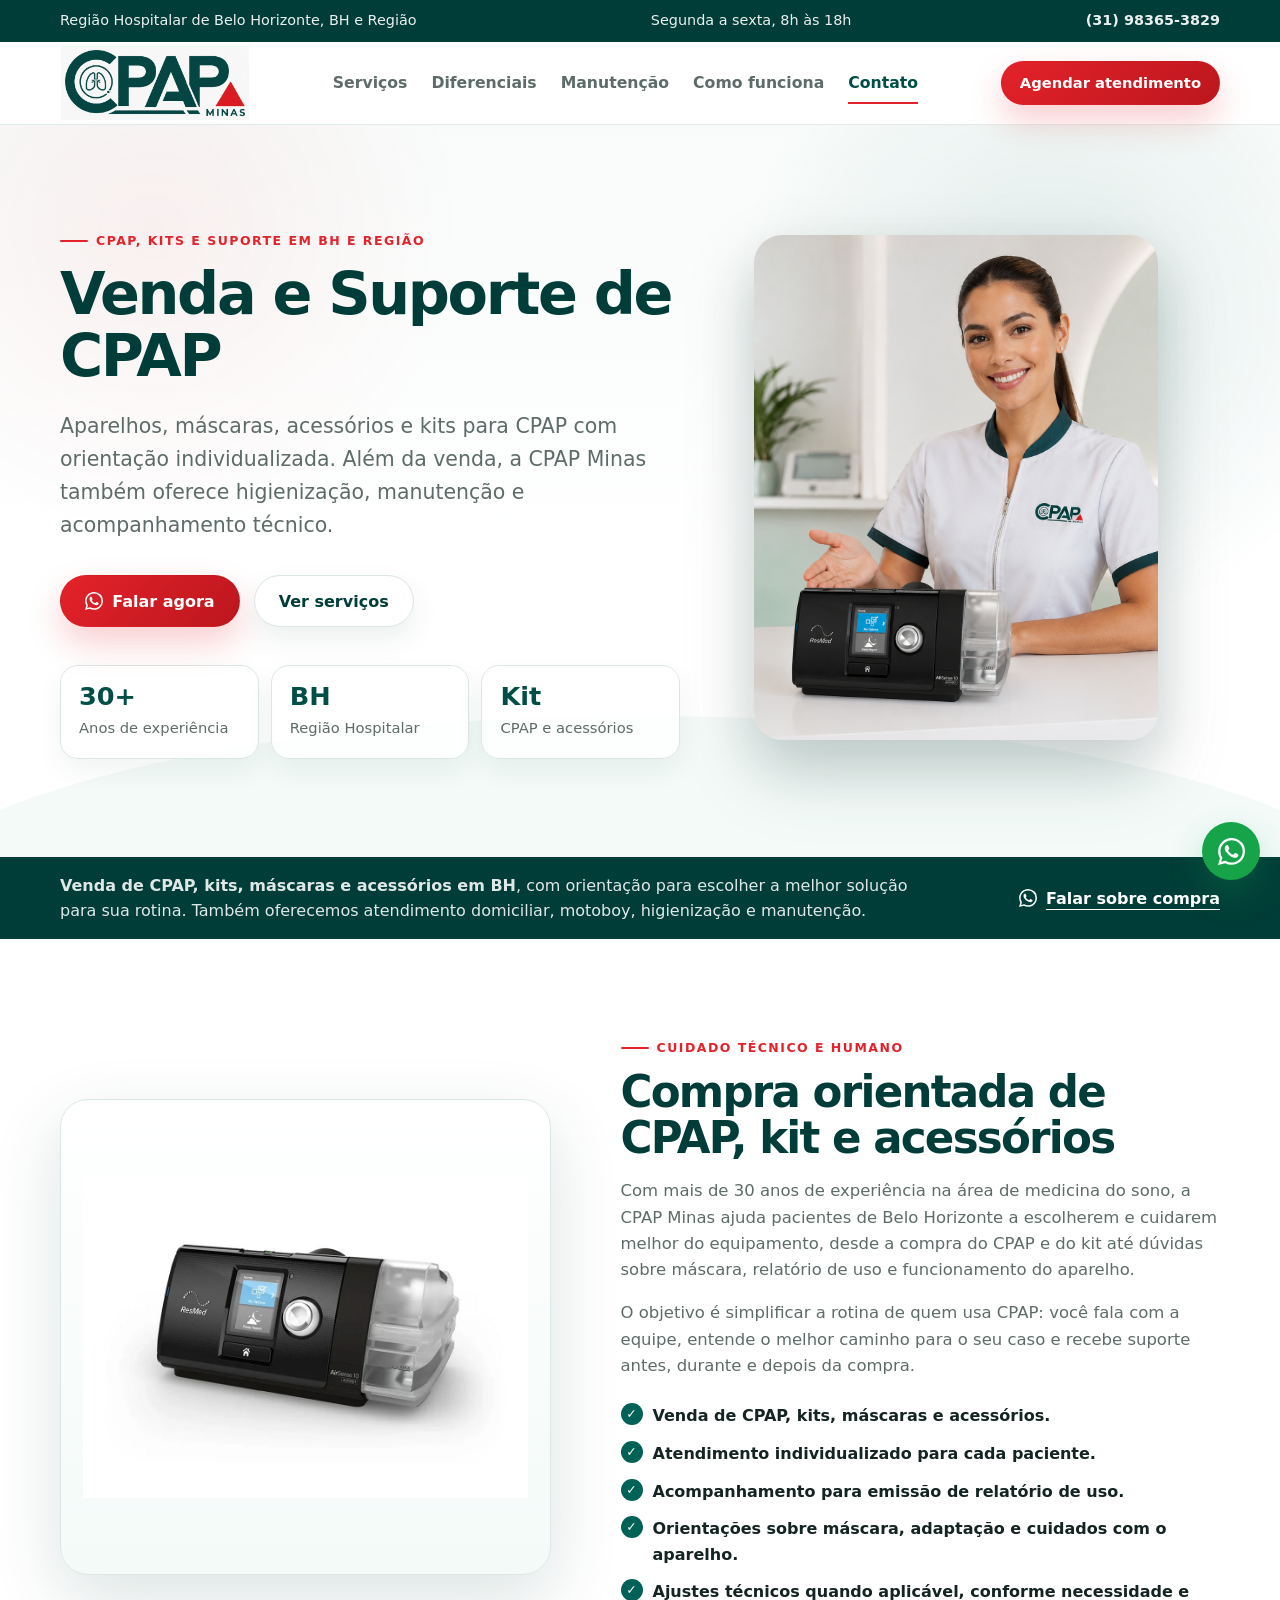
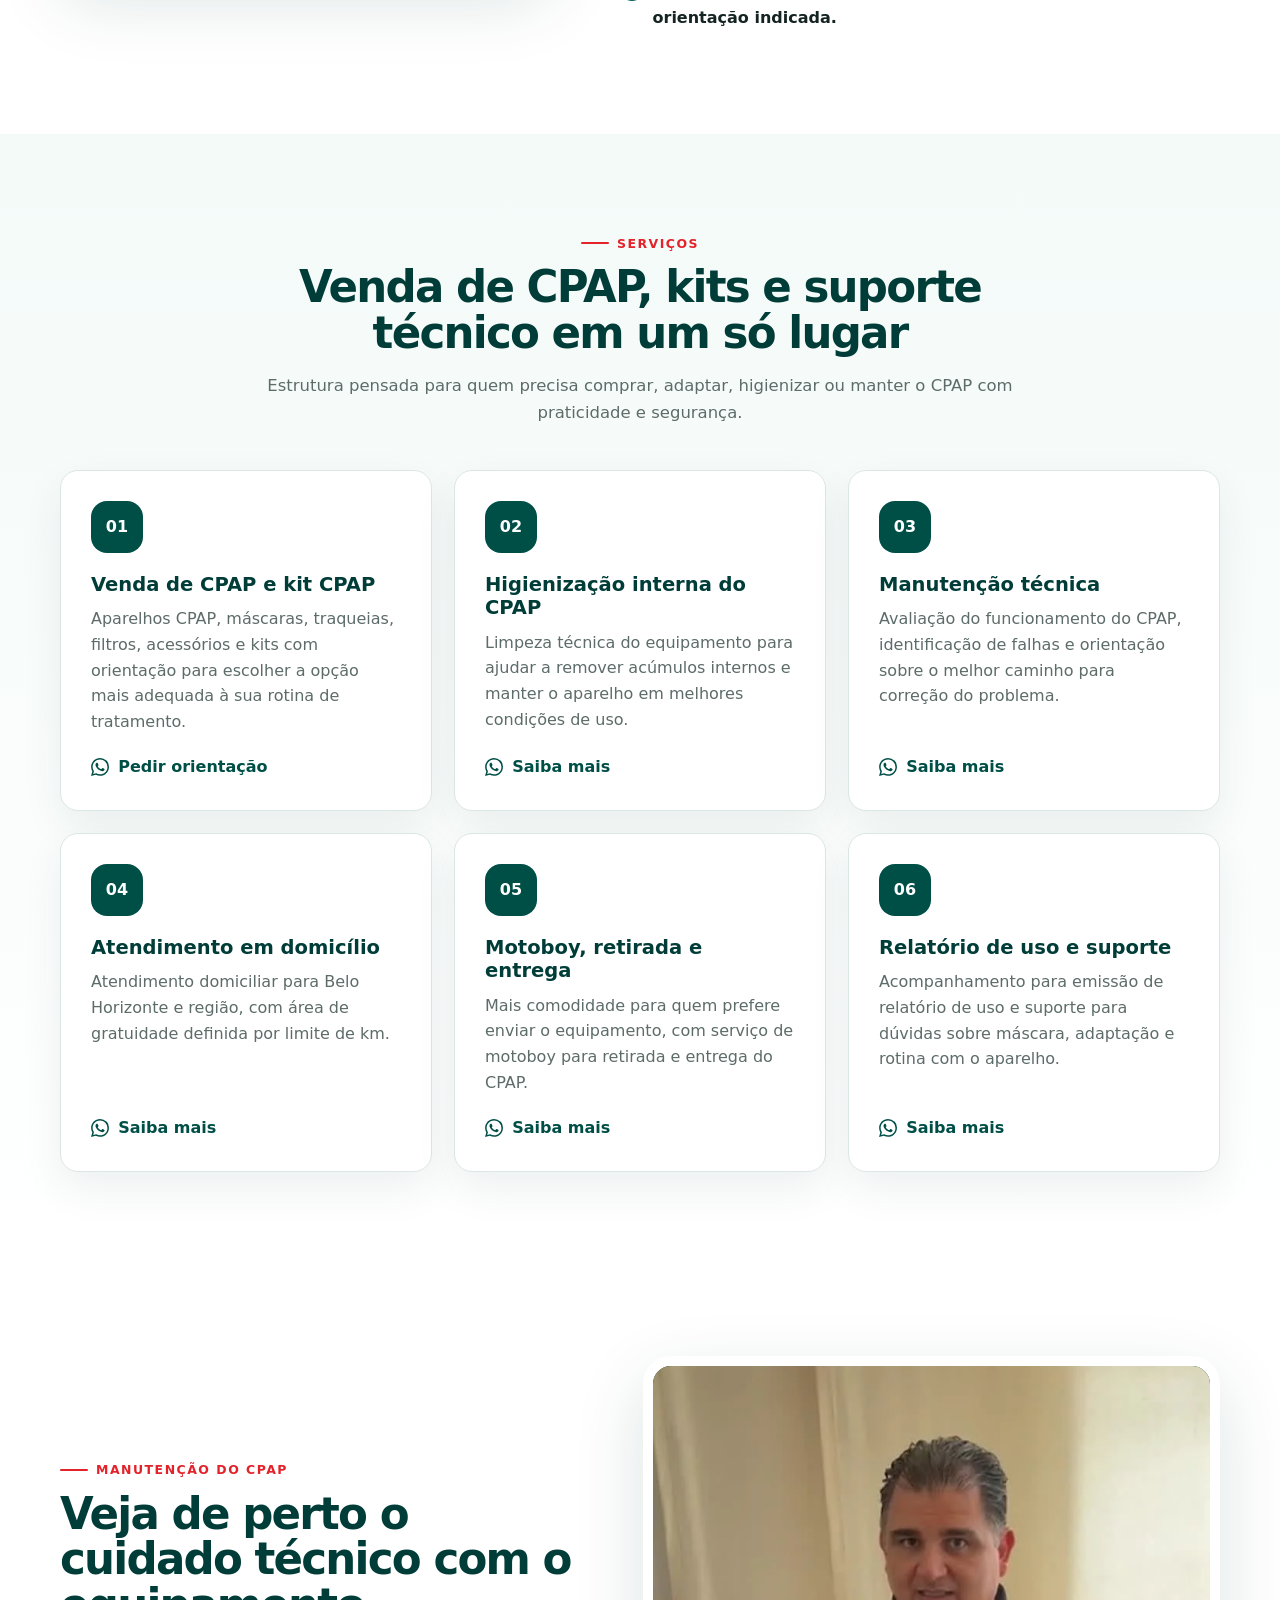
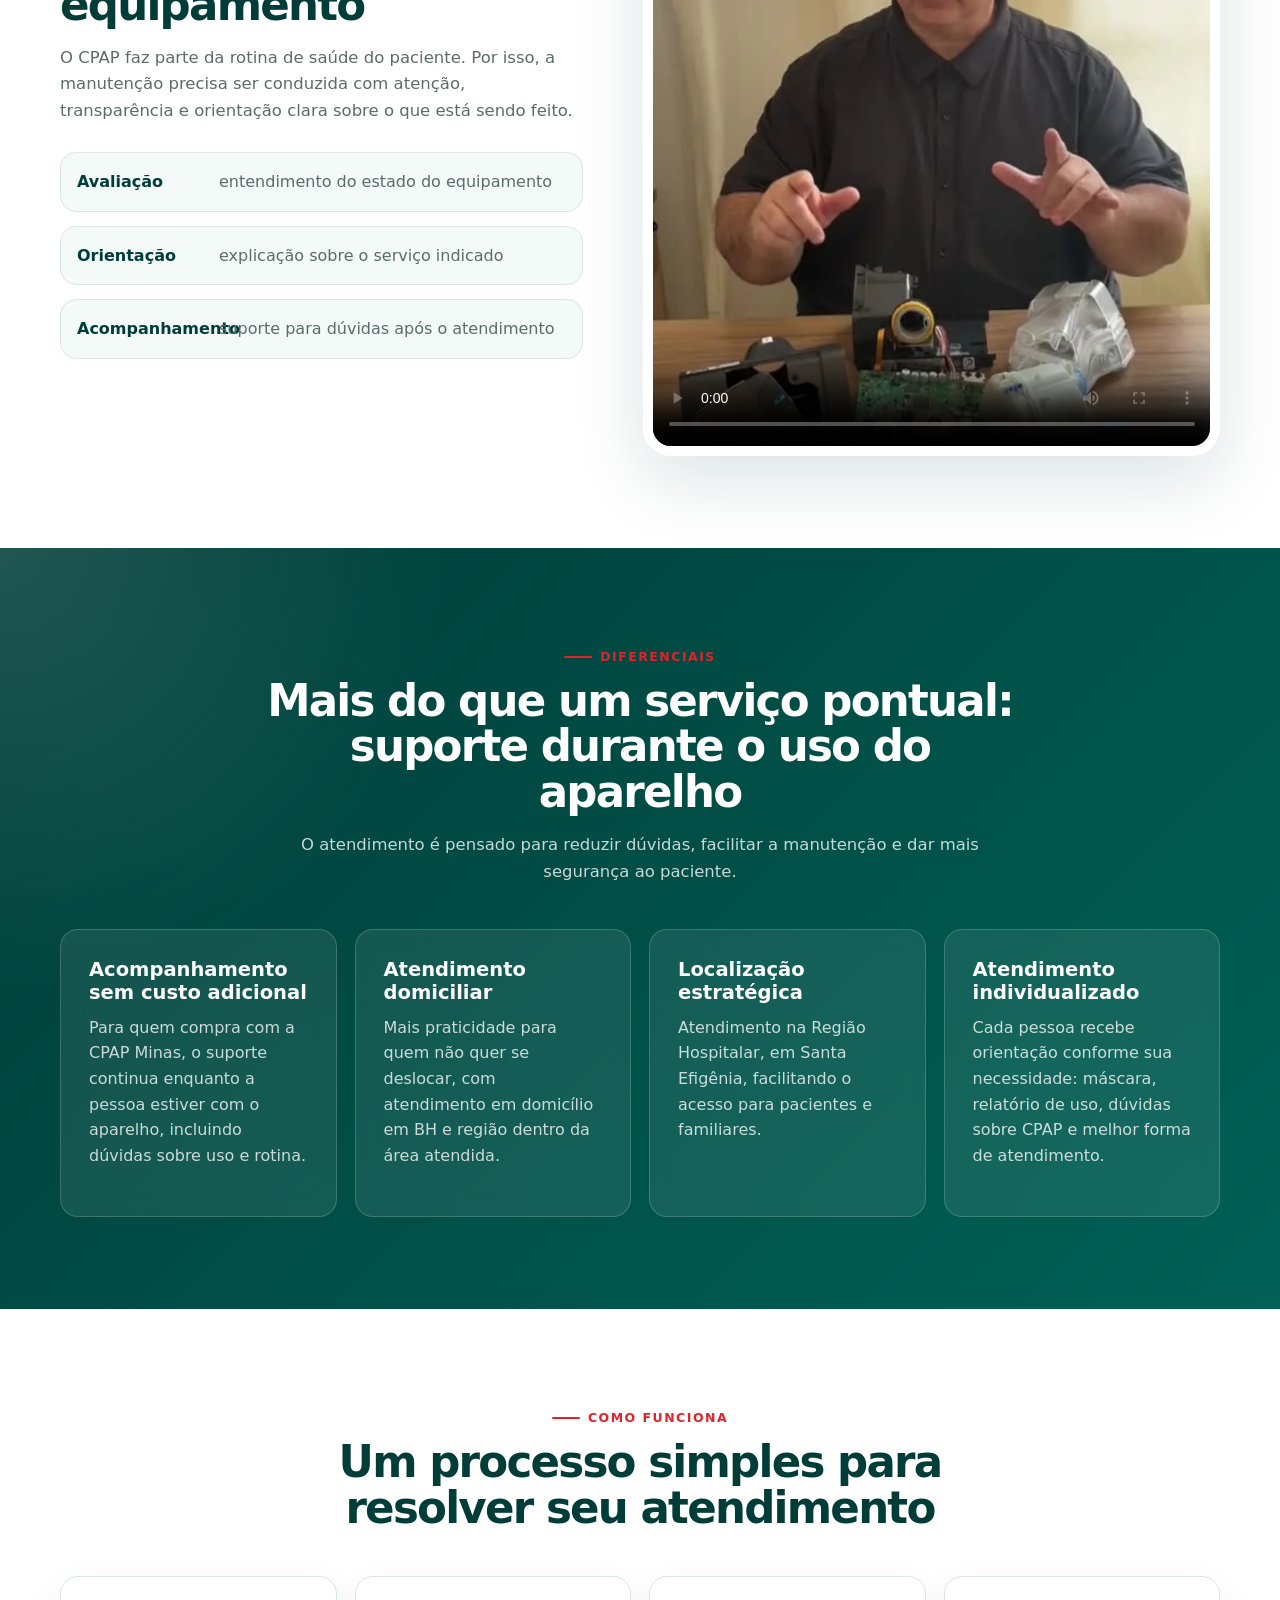
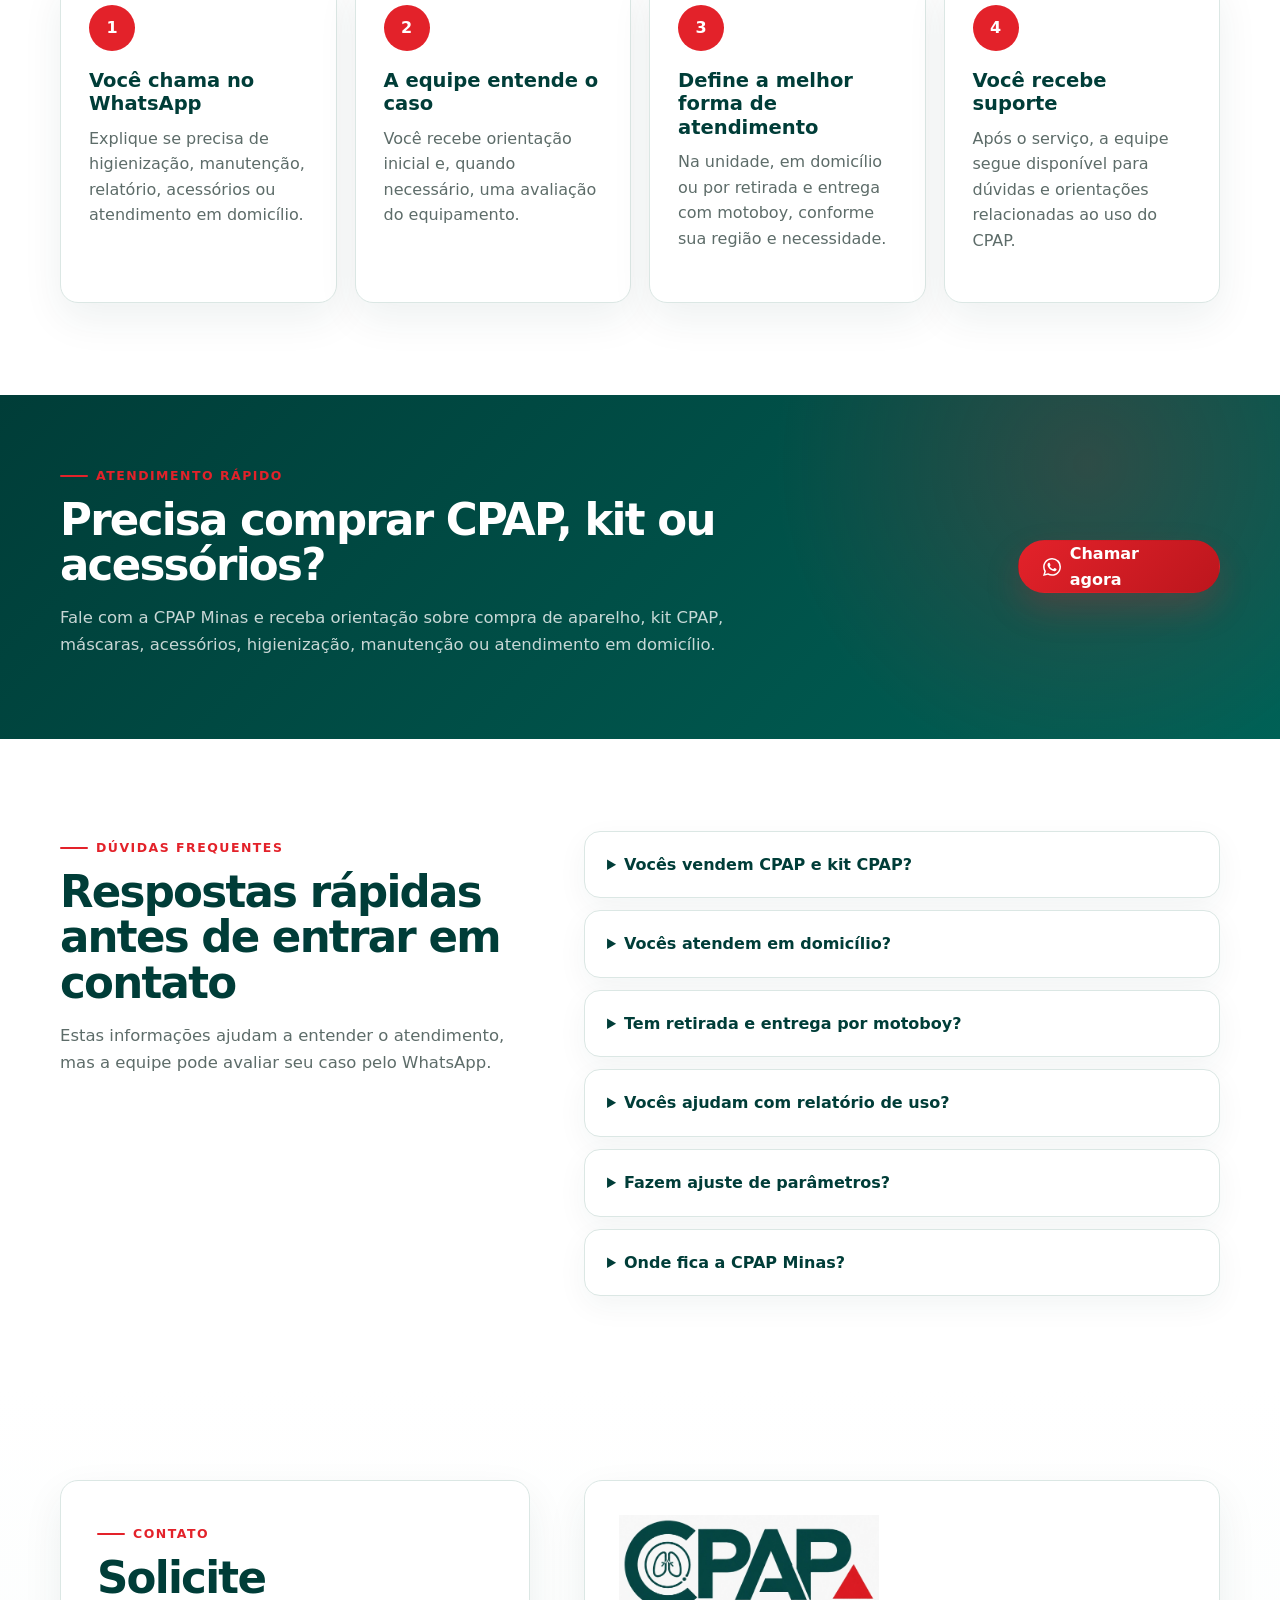
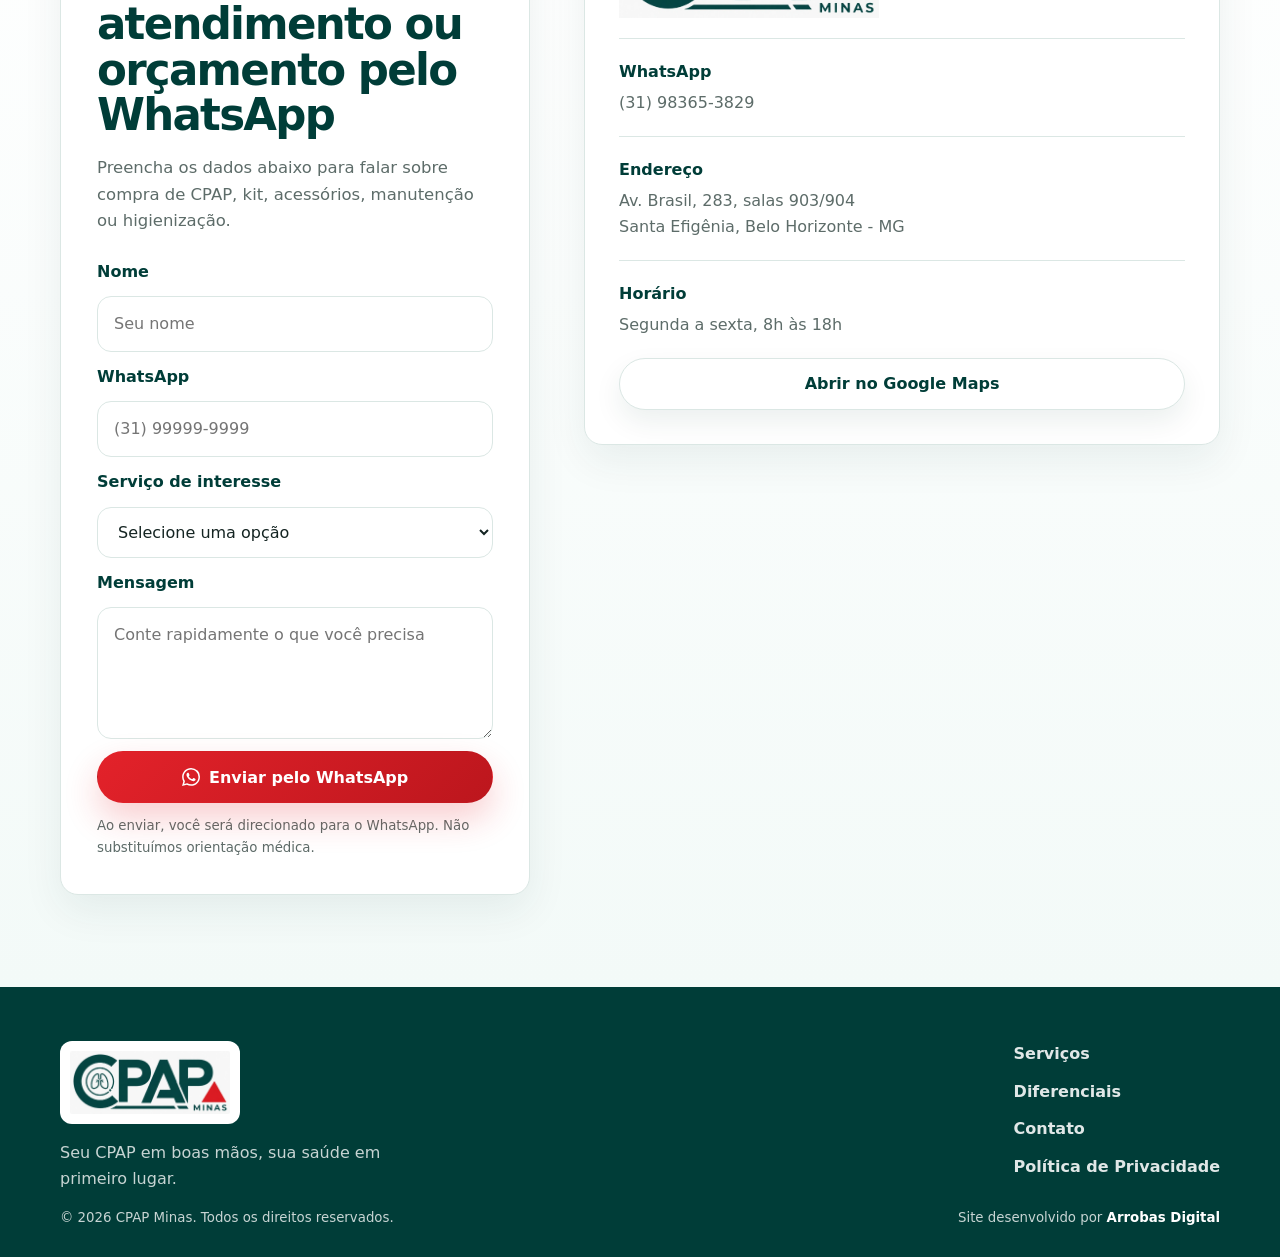
==== commit 355cbb5a: "Update index.html" ====
--- a/index.html
+++ b/index.html
@@ -3,7 +3,7 @@
 <head>
   <meta charset="utf-8" />
   <meta name="viewport" content="width=device-width, initial-scale=1" />
-  <title>CPAP Minas | Venda de CPAP, Kits, Higienização e Manutenção em BH</title>
+  <title>CPAP Minas | Venda de CPAP, Kits, Higienização e Manutenção</title>
   <meta name="description" content="Venda de CPAP, kit CPAP, acessórios, higienização, manutenção, atendimento domiciliar, motoboy e acompanhamento em Belo Horizonte. Mais de 30 anos de experiência na área de medicina do sono." />
   <meta name="theme-color" content="#00554d" />
   <meta name="robots" content="index, follow" />
@@ -44,7 +44,7 @@
 
   <div class="topbar">
     <div class="container topbar__inner">
-      <span>Região Hospitalar de Belo Horizonte</span>
+      <span>Região Hospitalar de Belo Horizonte, BH e Região</span>
       <span>Segunda a sexta, 8h às 18h</span>
       <a href="tel:+5531983653829" aria-label="Ligar para CPAP Minas">(31) 98365-3829</a>
     </div>
@@ -77,8 +77,8 @@
     <section class="hero section-pad">
       <div class="container hero__grid">
         <div class="hero__copy reveal">
-          <span class="eyebrow">CPAP, kits e suporte em BH</span>
-          <h1>Venda de CPAP e kit em BH</h1>
+          <span class="eyebrow">CPAP, kits e suporte em BH e região</span>
+          <h1>Venda e Suporte de CPAP</h1>
           <p class="lead">Aparelhos, máscaras, acessórios e kits para CPAP com orientação individualizada. Além da venda, a CPAP Minas também oferece higienização, manutenção e acompanhamento técnico.</p>
 
           <div class="hero__actions">
@@ -87,7 +87,7 @@
           </div>
 
           <div class="trust-row" aria-label="Principais diferenciais">
-            <div><strong>30+</strong><span>anos de experiência</span></div>
+            <div><strong>30+</strong><span>Anos de experiência</span></div>
             <div><strong>BH</strong><span>Região Hospitalar</span></div>
             <div><strong>Kit</strong><span>CPAP e acessórios</span></div>
           </div>
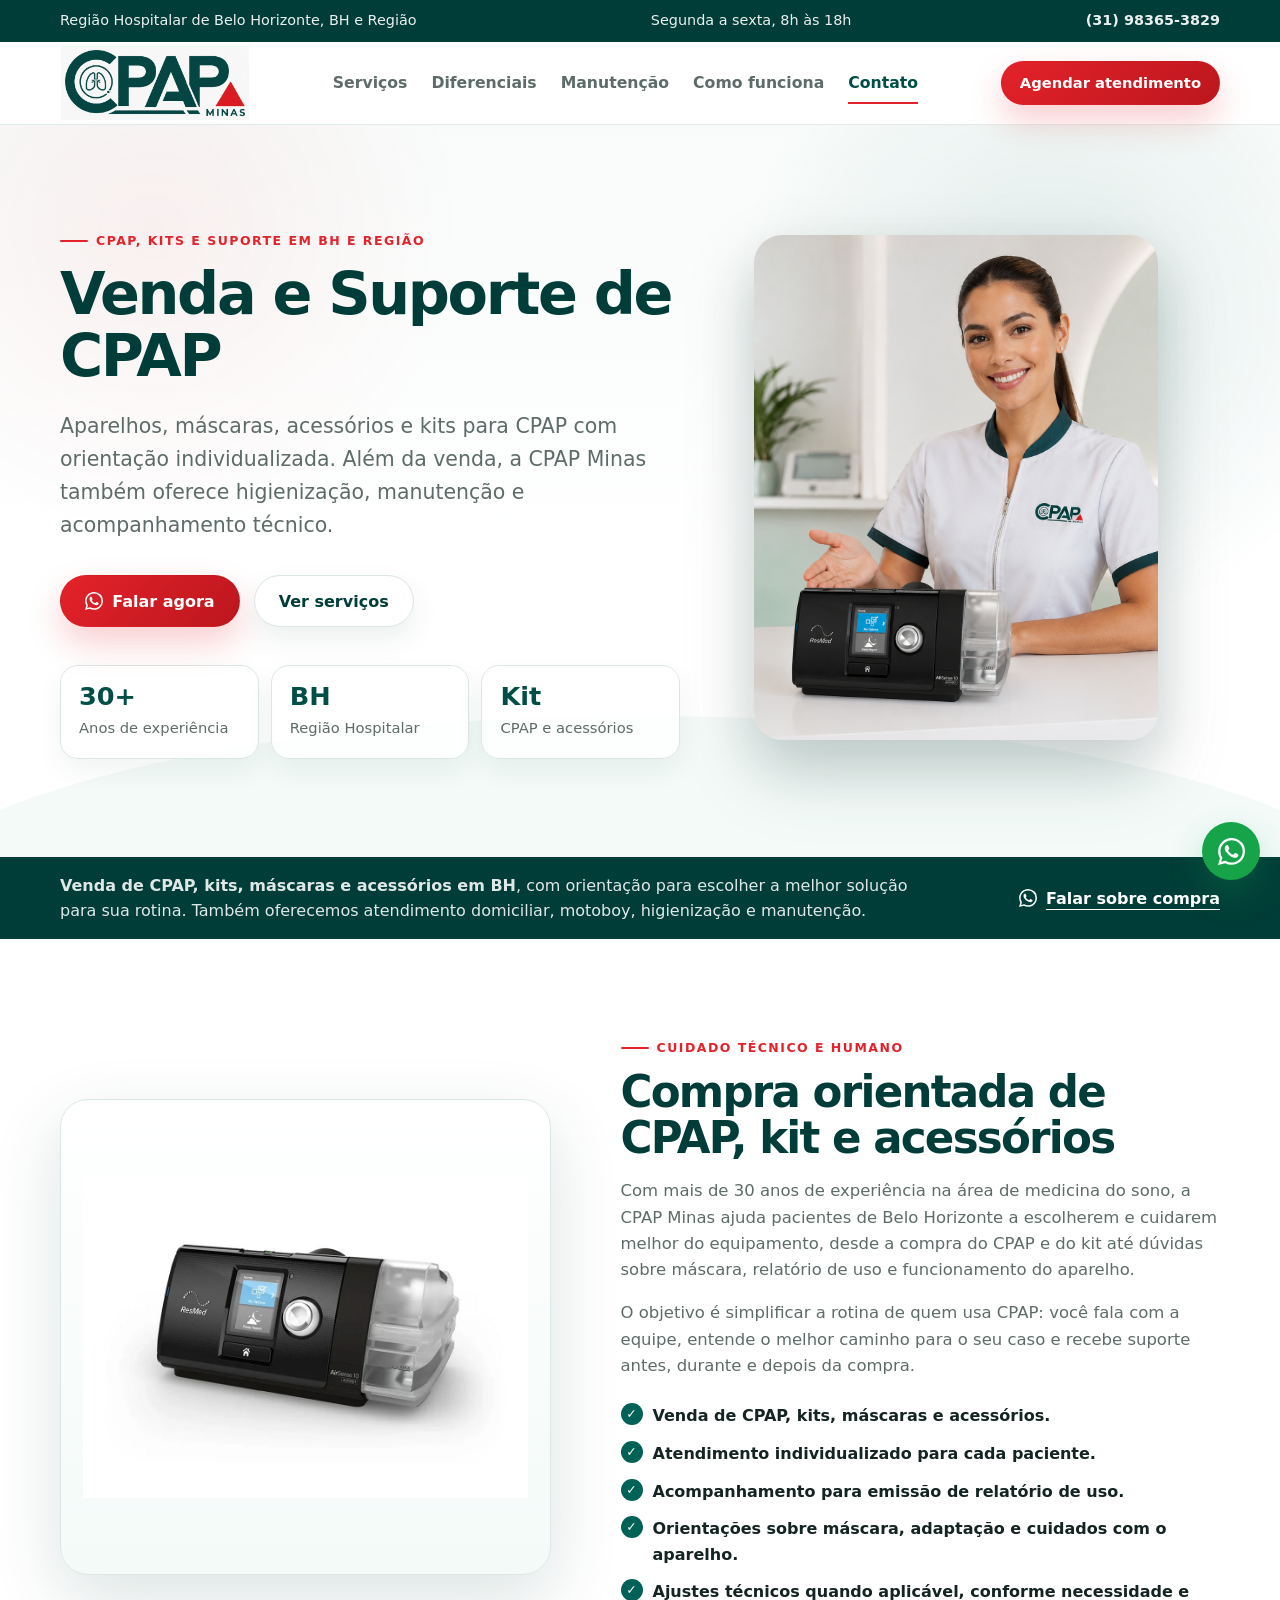
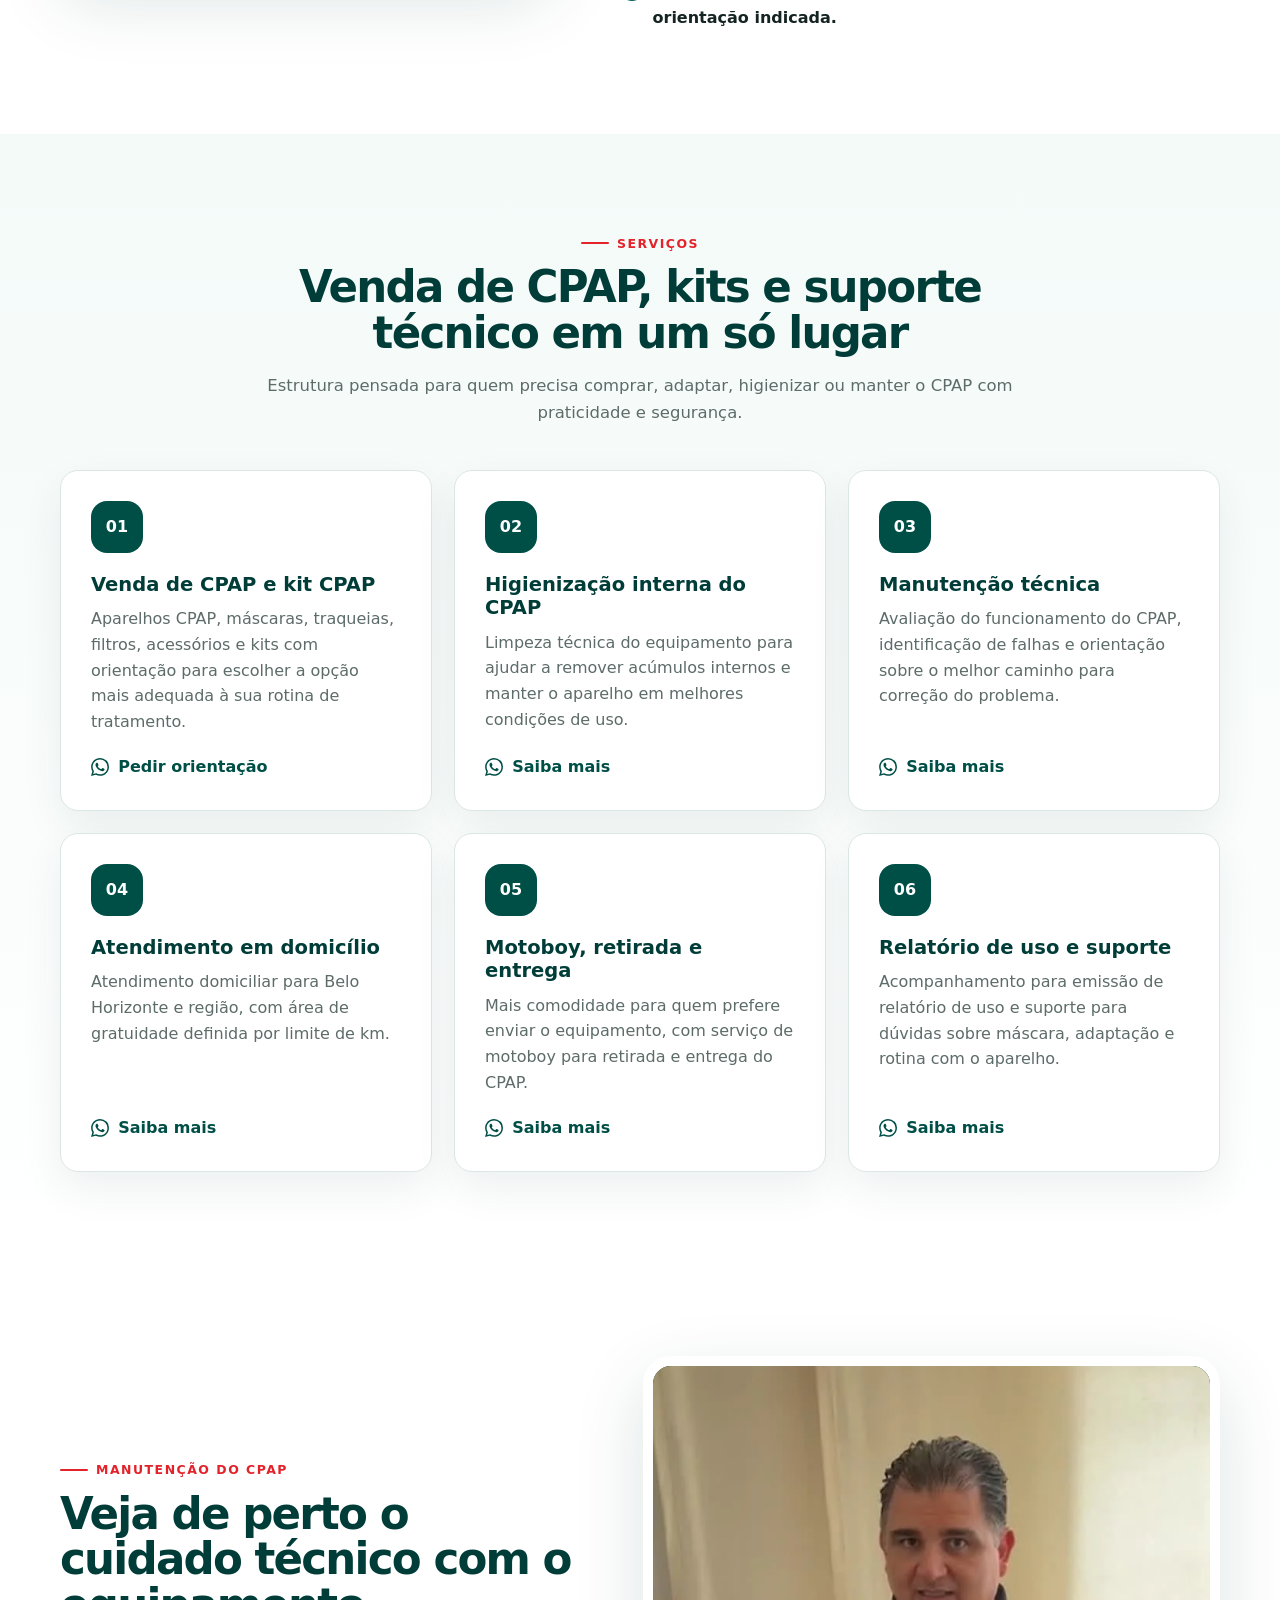
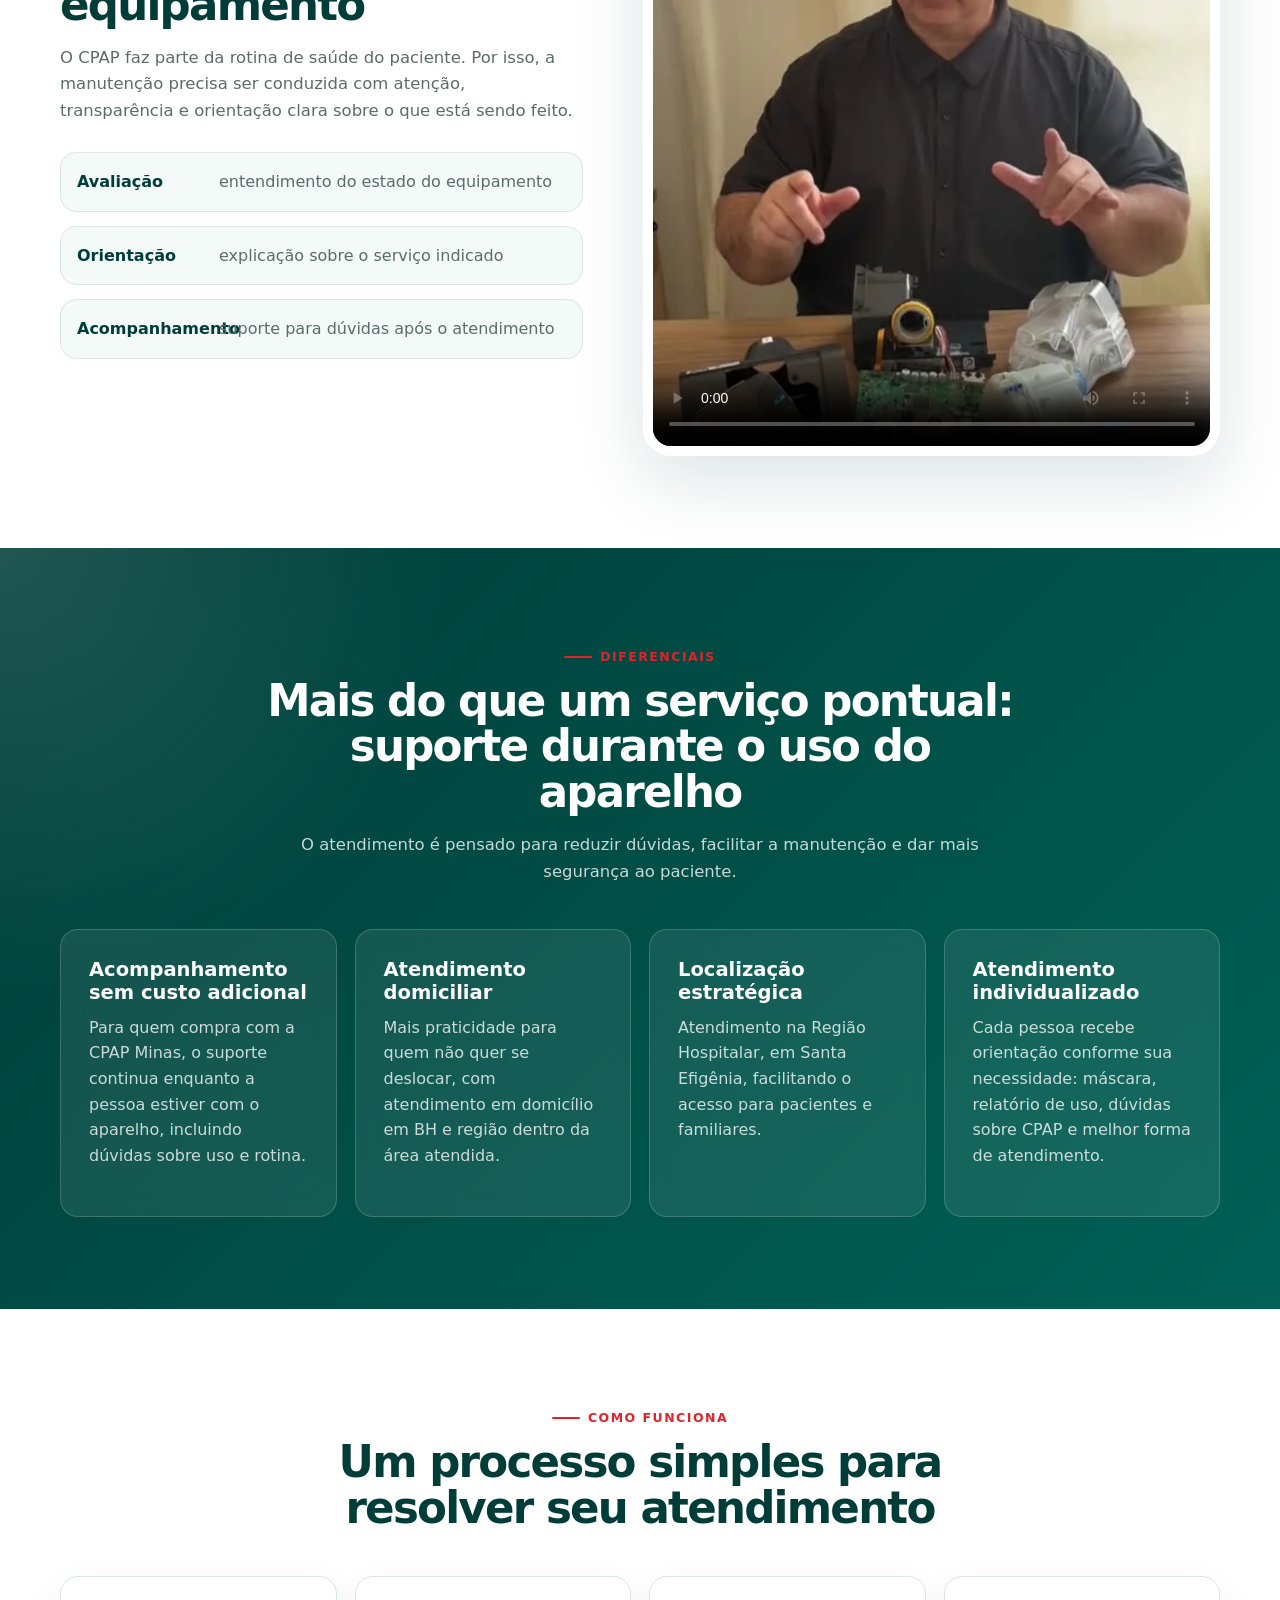
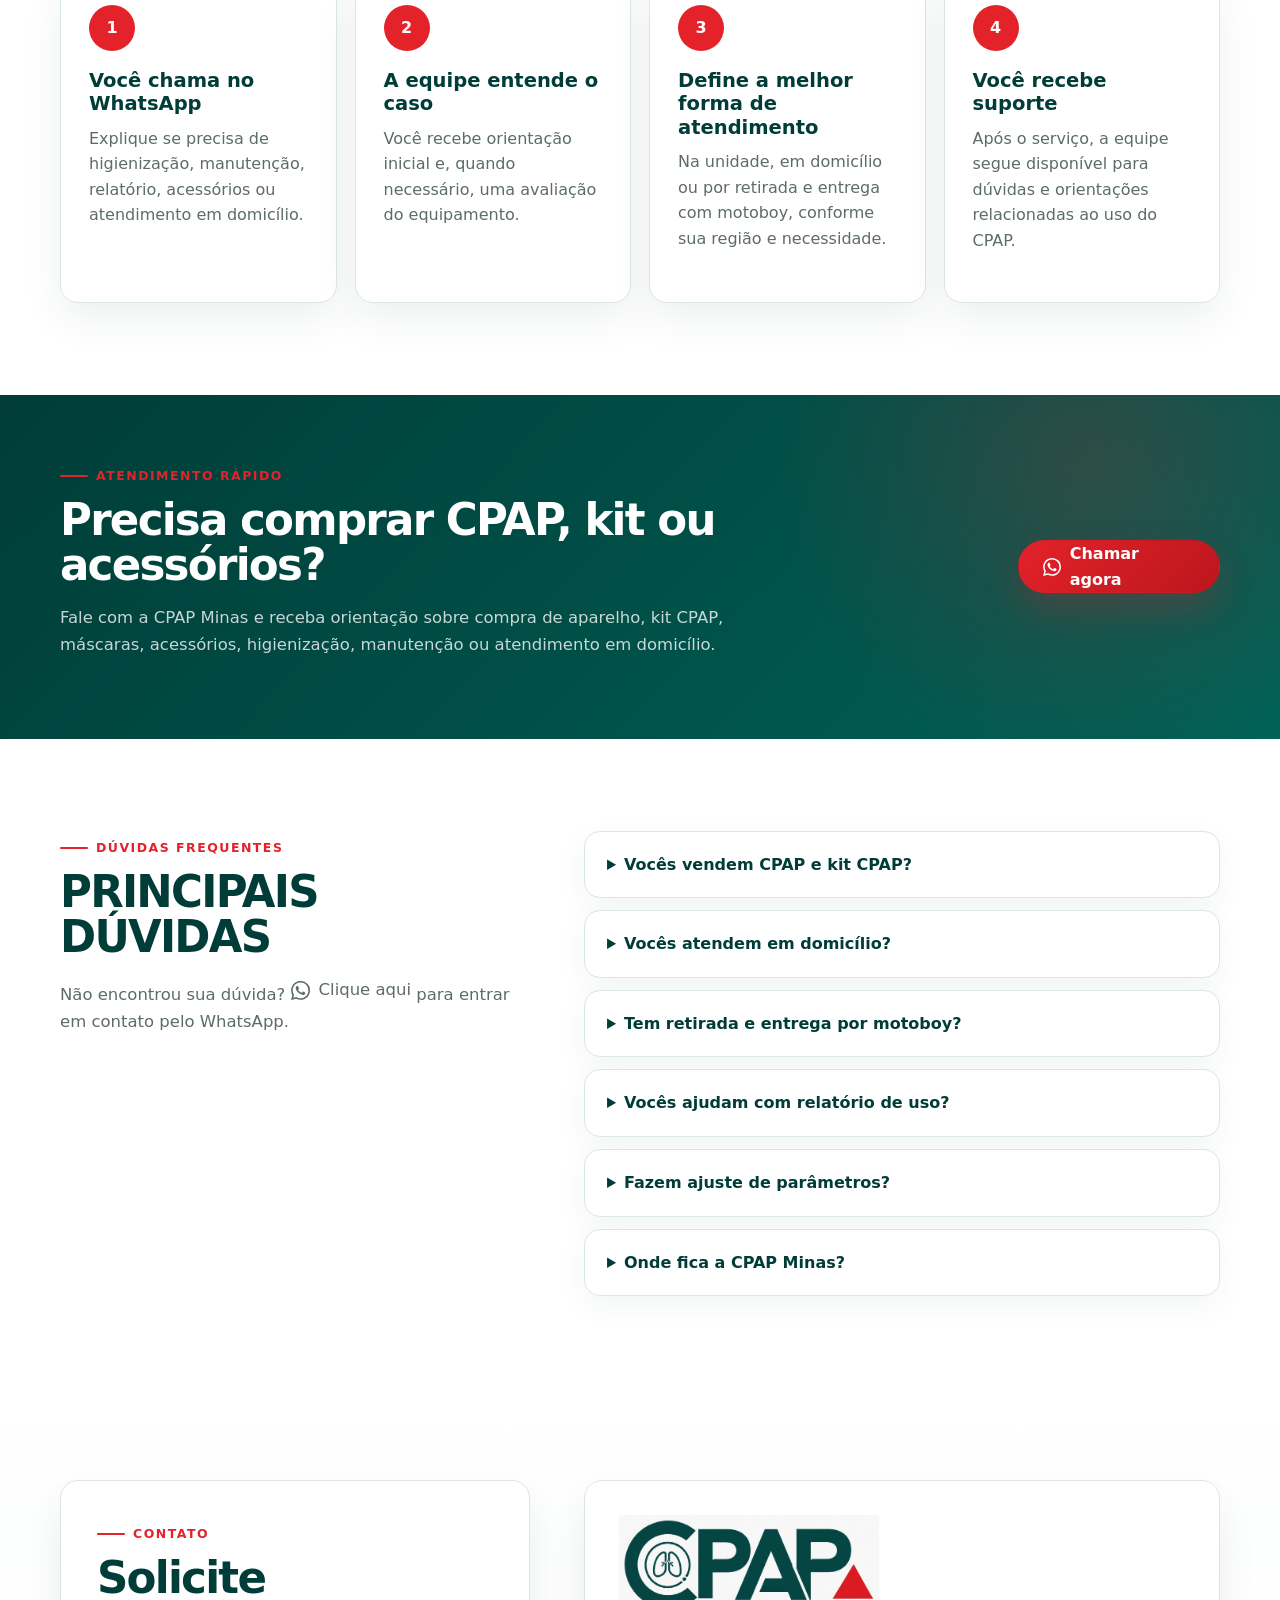
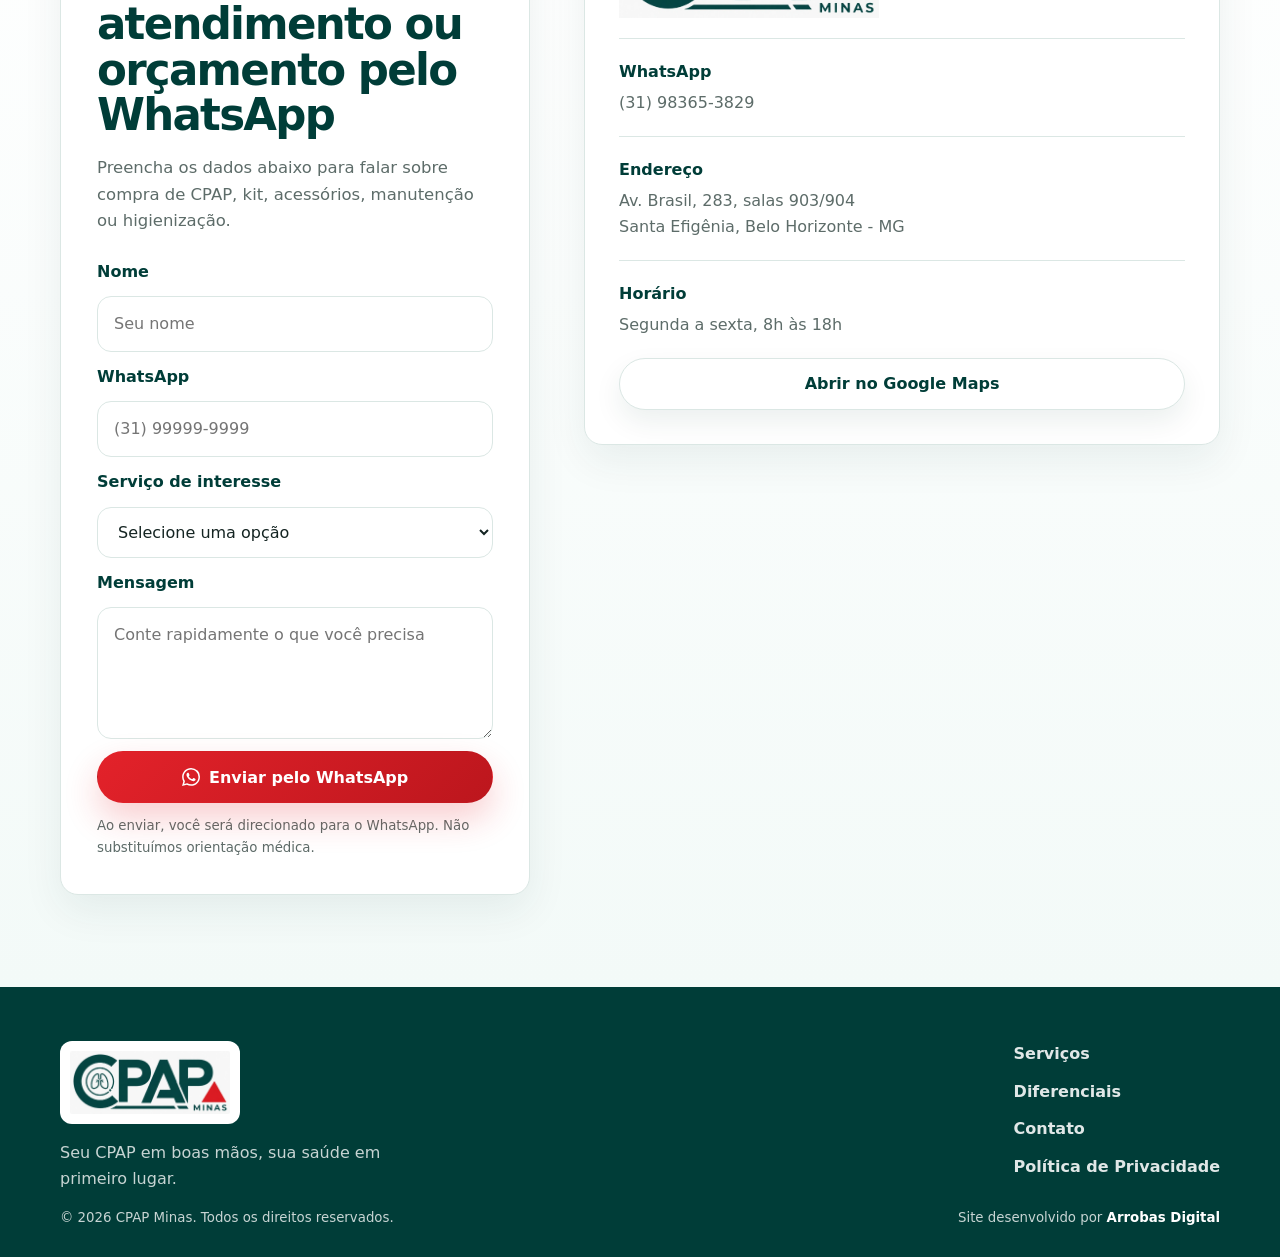
==== commit 0bfb0cd2: "Update index.html" ====
--- a/index.html
+++ b/index.html
@@ -280,8 +280,21 @@
       <div class="container faq-grid">
         <div class="faq-copy reveal">
           <span class="eyebrow">Dúvidas frequentes</span>
-          <h2>Respostas rápidas antes de entrar em contato</h2>
-          <p>Estas informações ajudam a entender o atendimento, mas a equipe pode avaliar seu caso pelo WhatsApp.</p>
+          <h2>PRINCIPAIS DÚVIDAS</h2>
+          <p>
+  Não encontrou sua dúvida?
+  <a
+    class="js-whatsapp"
+    href="https://wa.me/5531983653829?text=Ol%C3%A1%2C%20vim%20do%20Google%20e%20n%C3%A3o%20encontrei%20minha%20d%C3%BAvida%20no%20site.%20Gostaria%20de%20falar%20com%20a%20CPAP%20Minas."
+    data-message="Olá, vim do Google e não encontrei minha dúvida no site. Gostaria de falar com a CPAP Minas."
+    data-track="faq_duvida_whatsapp"
+    target="_blank"
+    rel="noopener noreferrer"
+  >
+    Clique aqui
+  </a>
+  para entrar em contato pelo WhatsApp.
+</p>
         </div>
         <div class="faq-list reveal">
           <details>
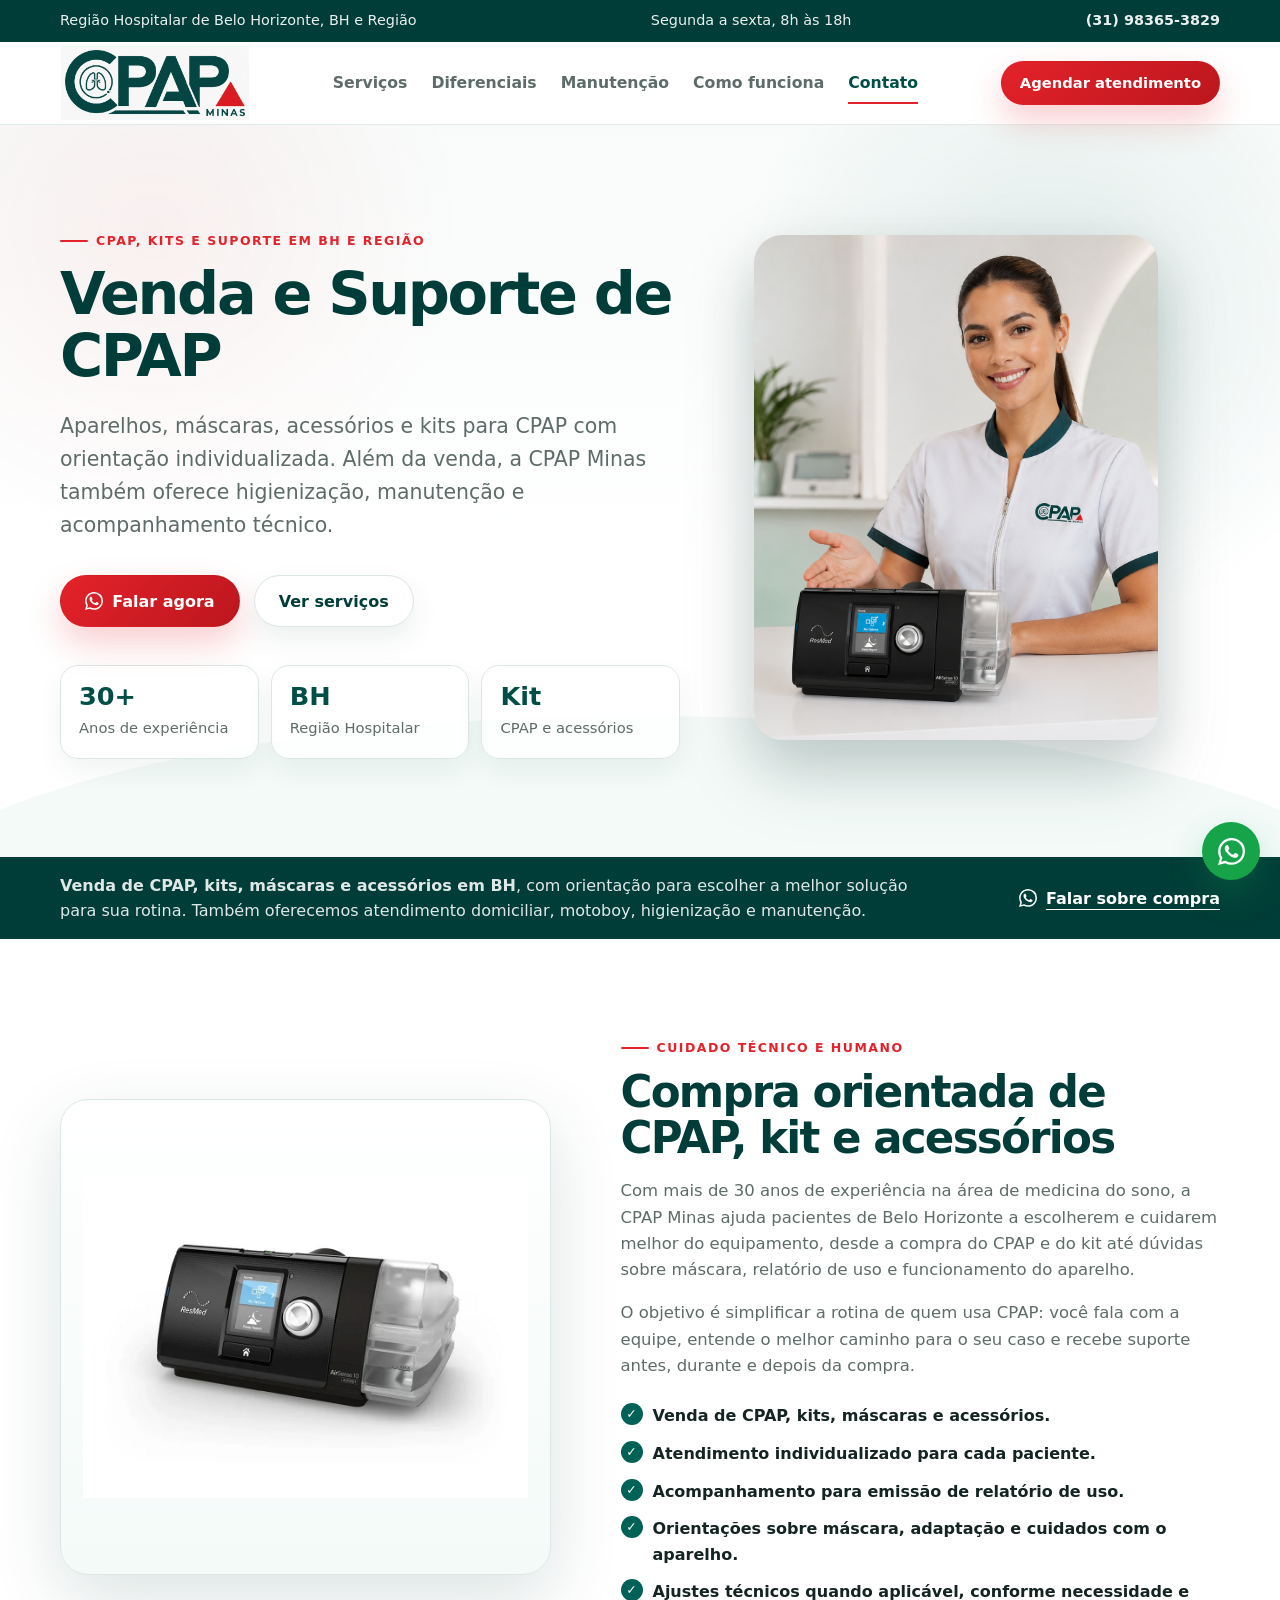
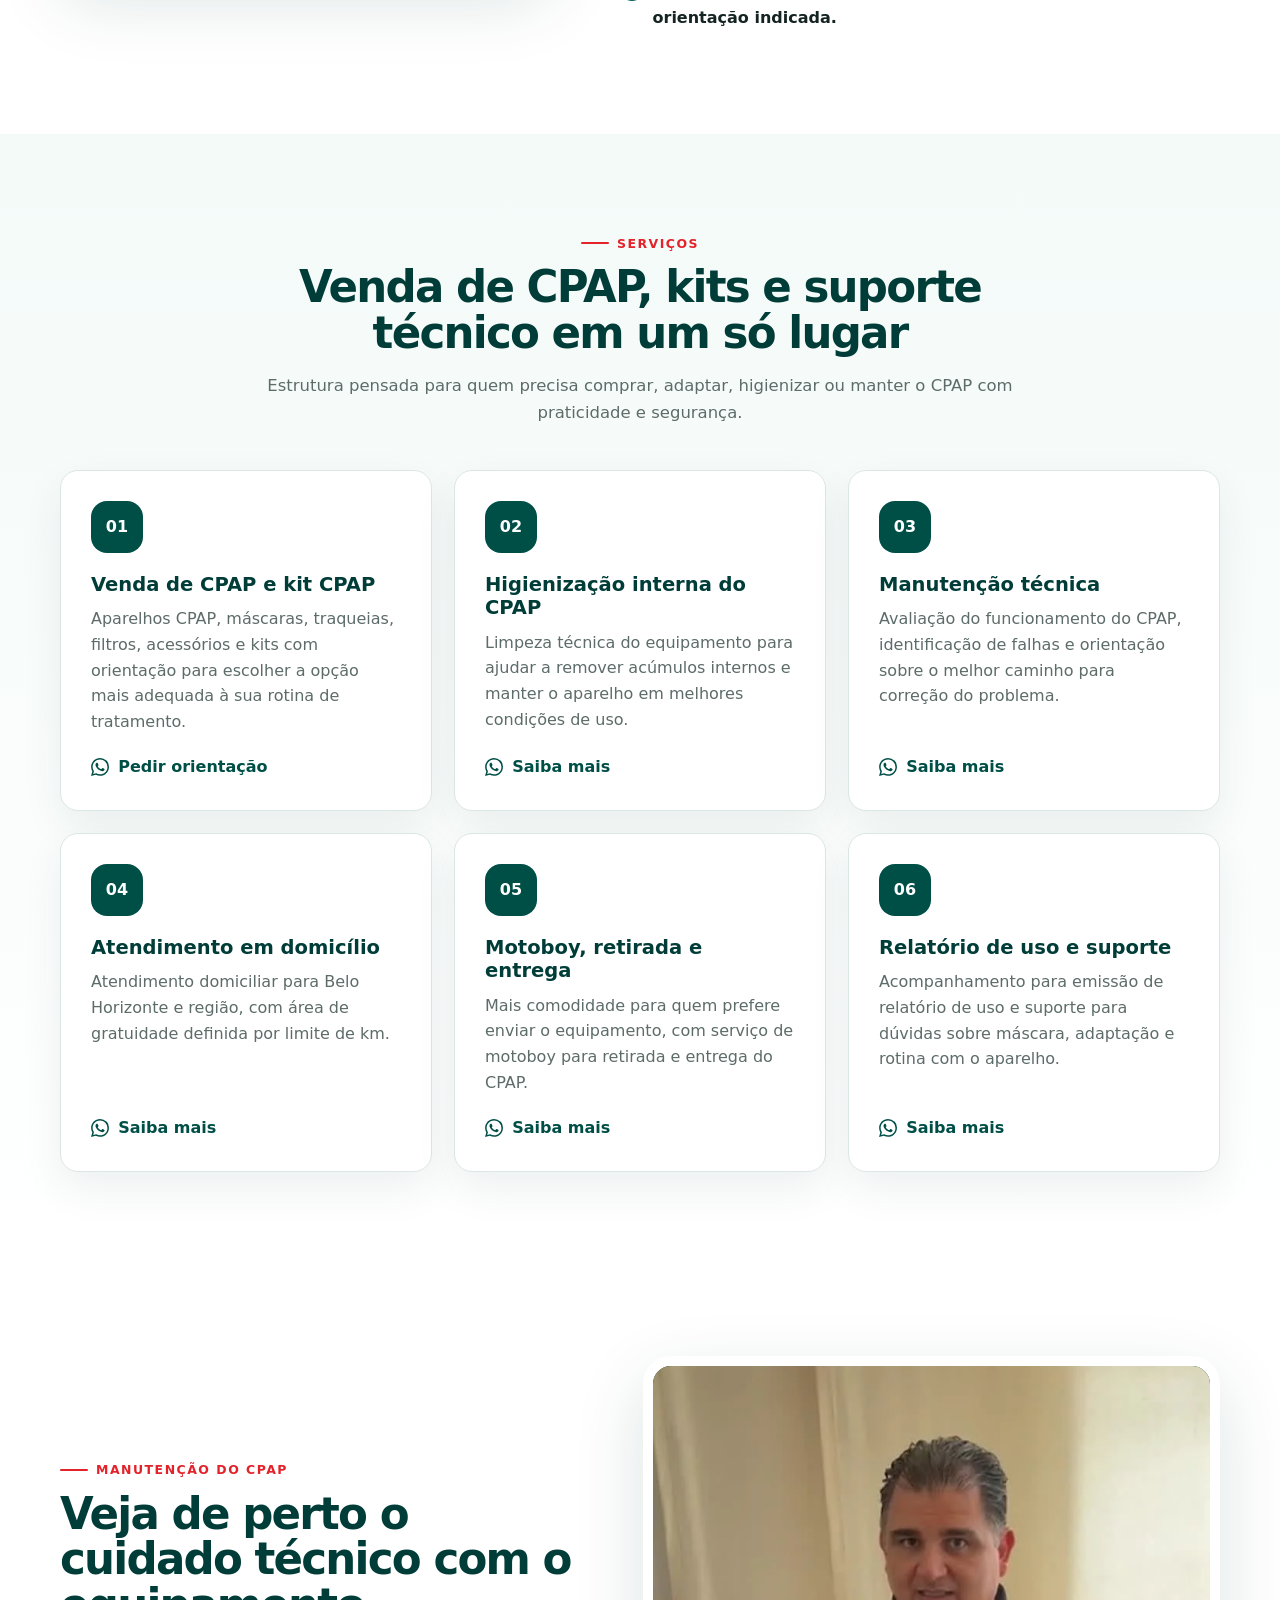
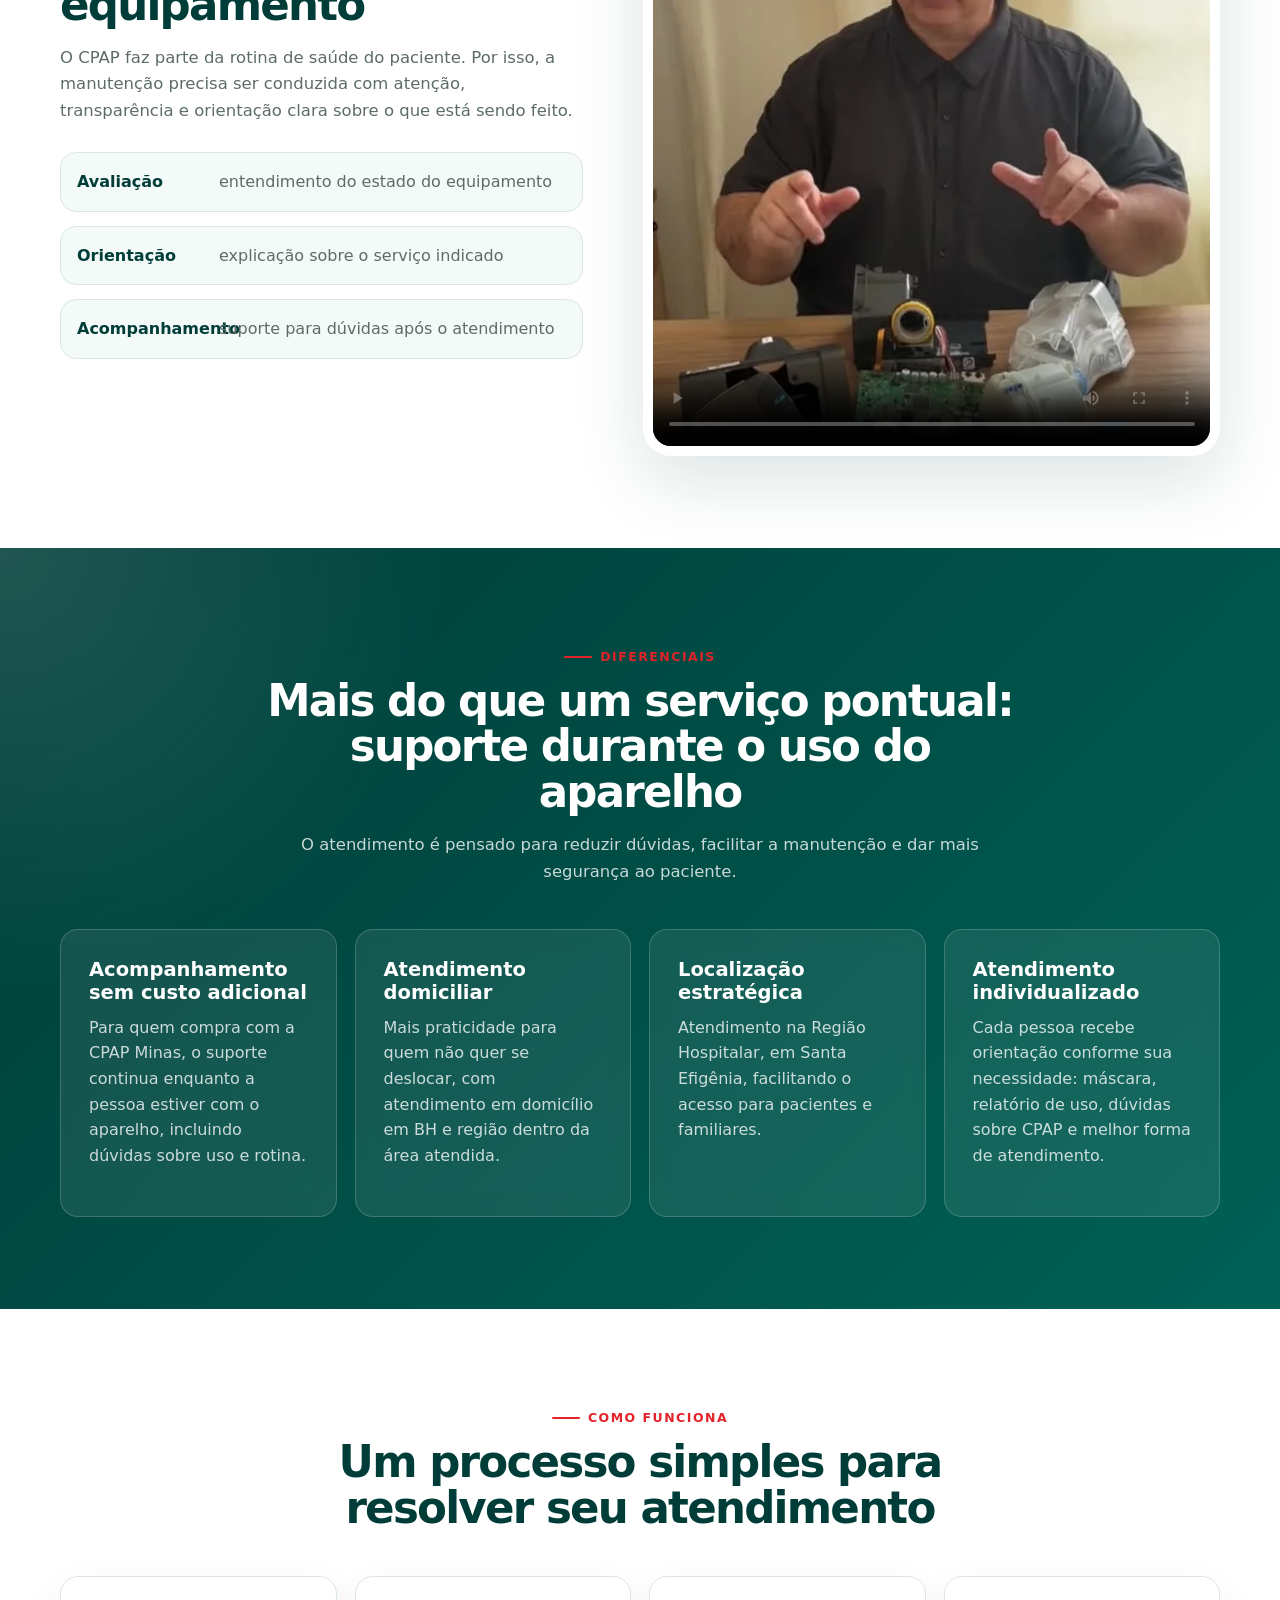
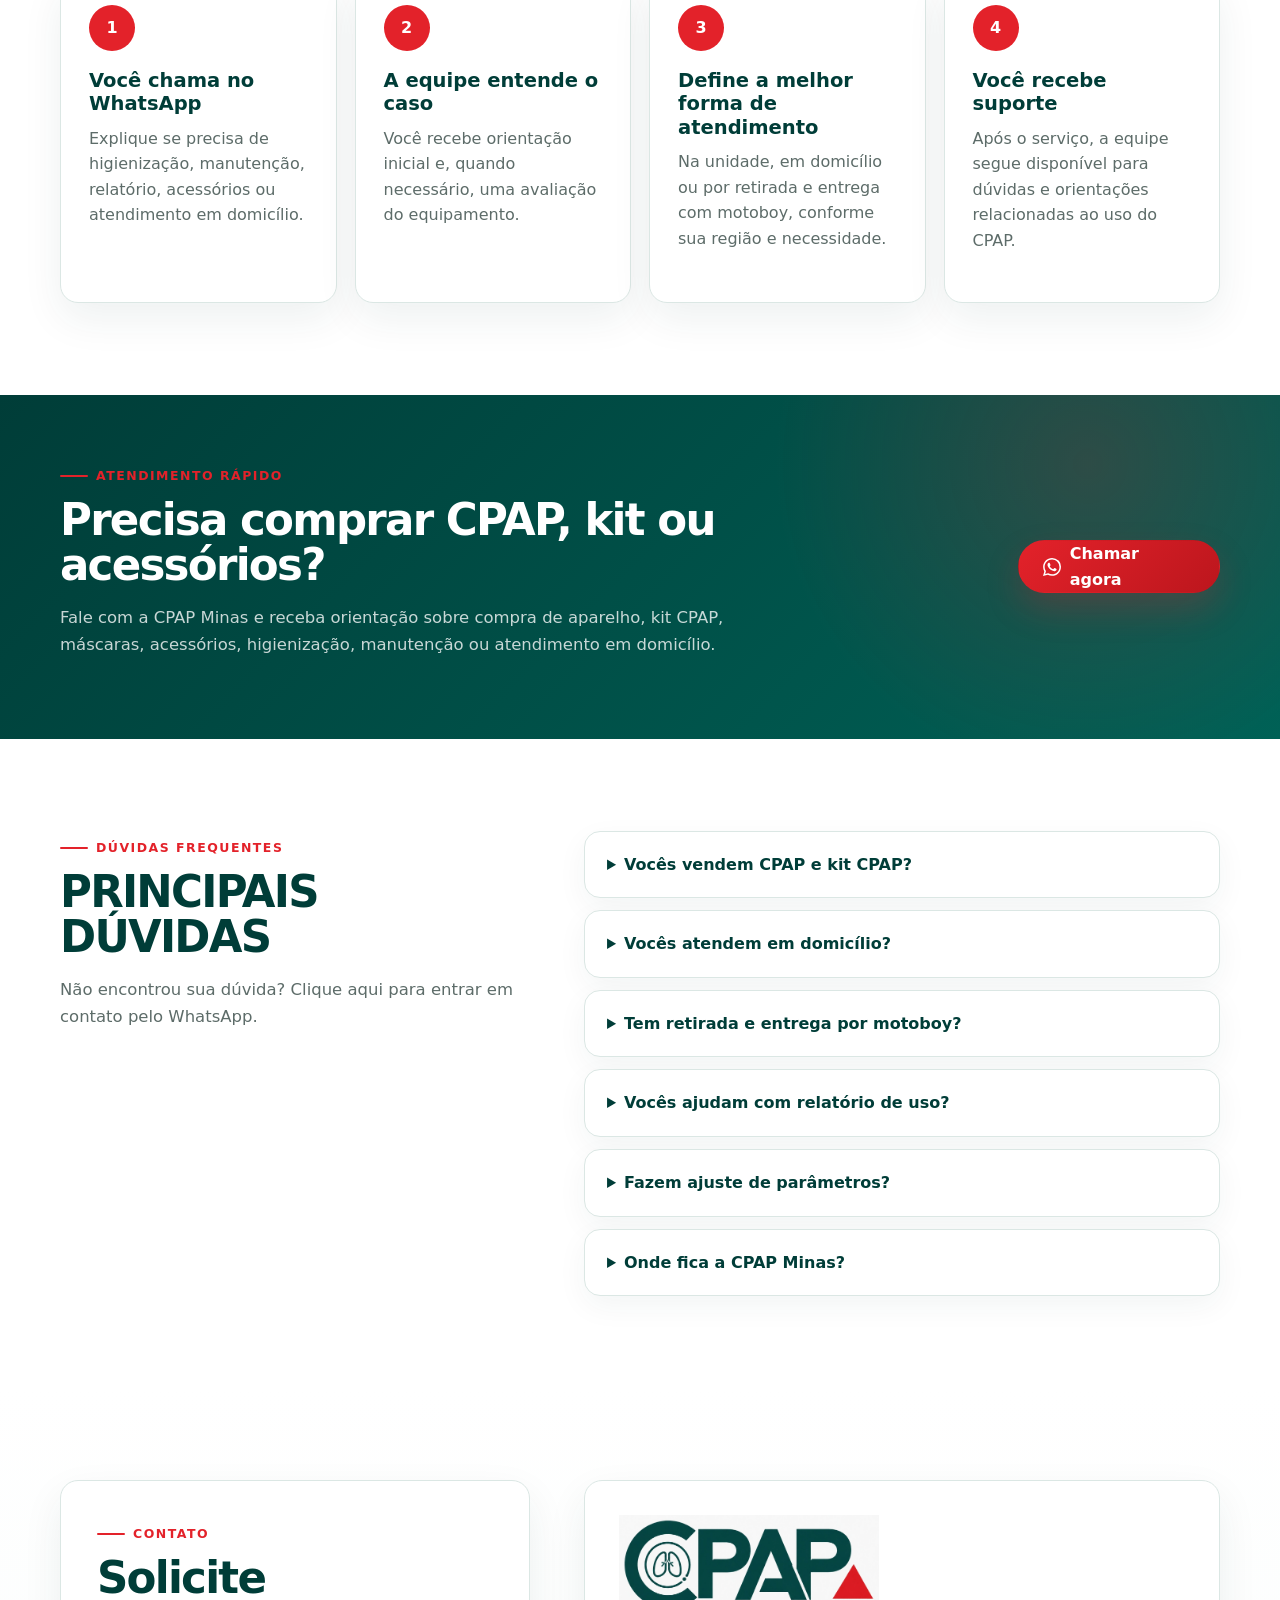
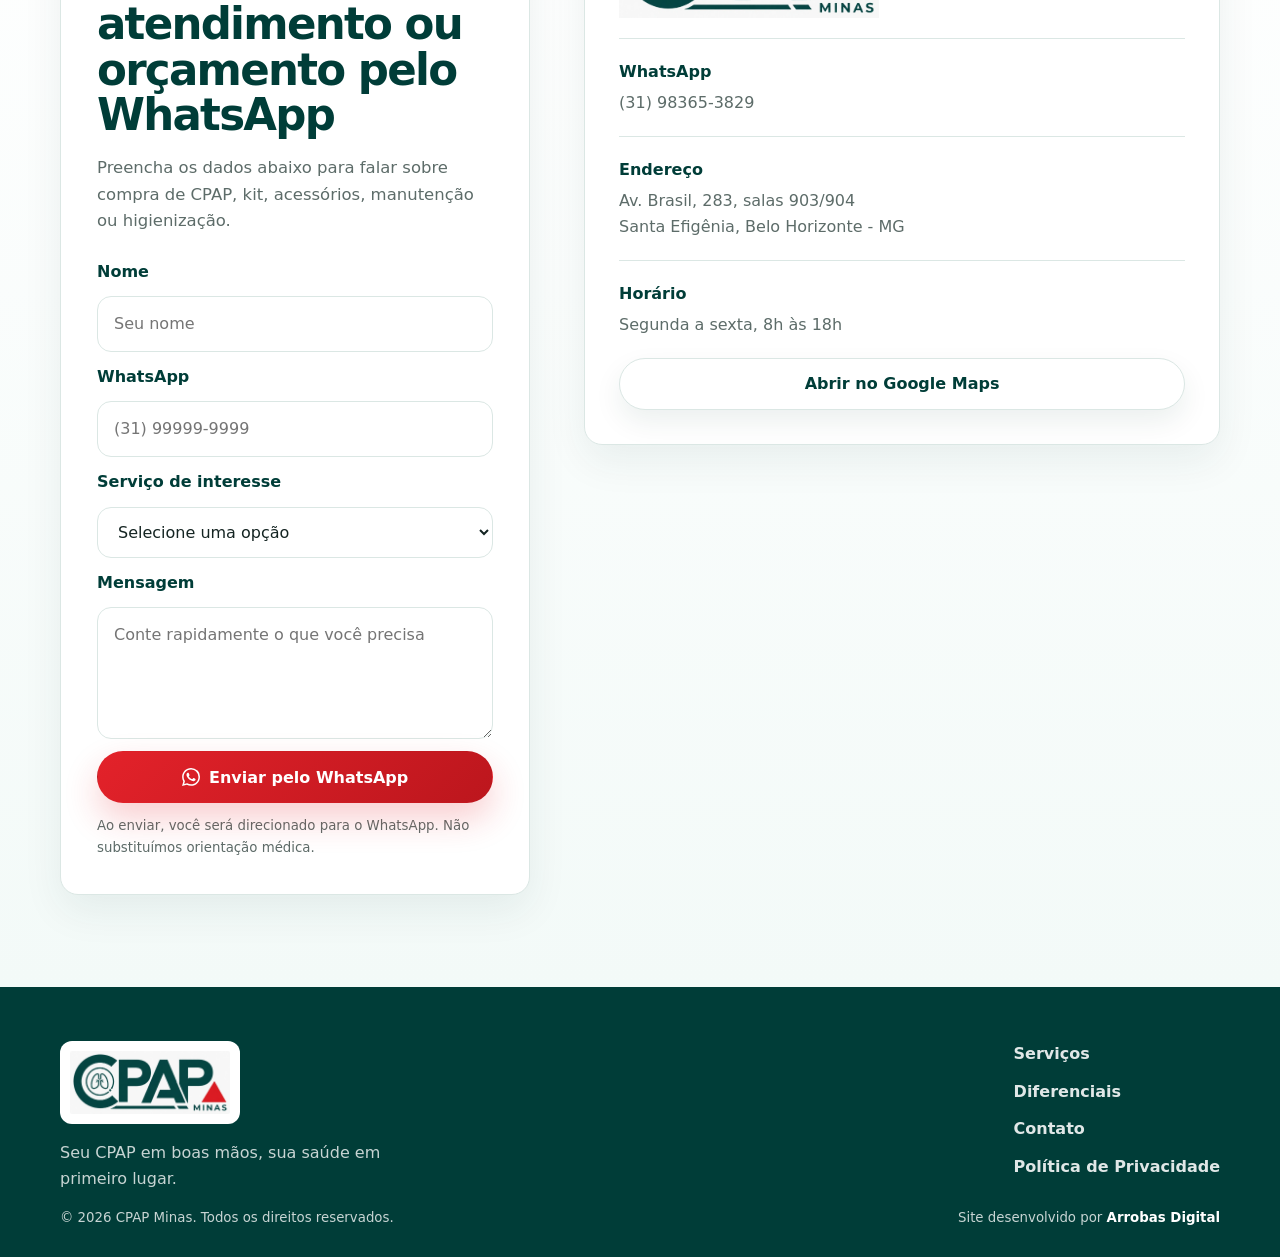
==== commit 2bc14094: "Update index.html" ====
--- a/index.html
+++ b/index.html
@@ -281,13 +281,11 @@
         <div class="faq-copy reveal">
           <span class="eyebrow">Dúvidas frequentes</span>
           <h2>PRINCIPAIS DÚVIDAS</h2>
-          <p>
+      <p>
   Não encontrou sua dúvida?
   <a
-    class="js-whatsapp"
+    class="faq-whatsapp-link"
     href="https://wa.me/5531983653829?text=Ol%C3%A1%2C%20vim%20do%20Google%20e%20n%C3%A3o%20encontrei%20minha%20d%C3%BAvida%20no%20site.%20Gostaria%20de%20falar%20com%20a%20CPAP%20Minas."
-    data-message="Olá, vim do Google e não encontrei minha dúvida no site. Gostaria de falar com a CPAP Minas."
-    data-track="faq_duvida_whatsapp"
     target="_blank"
     rel="noopener noreferrer"
   >
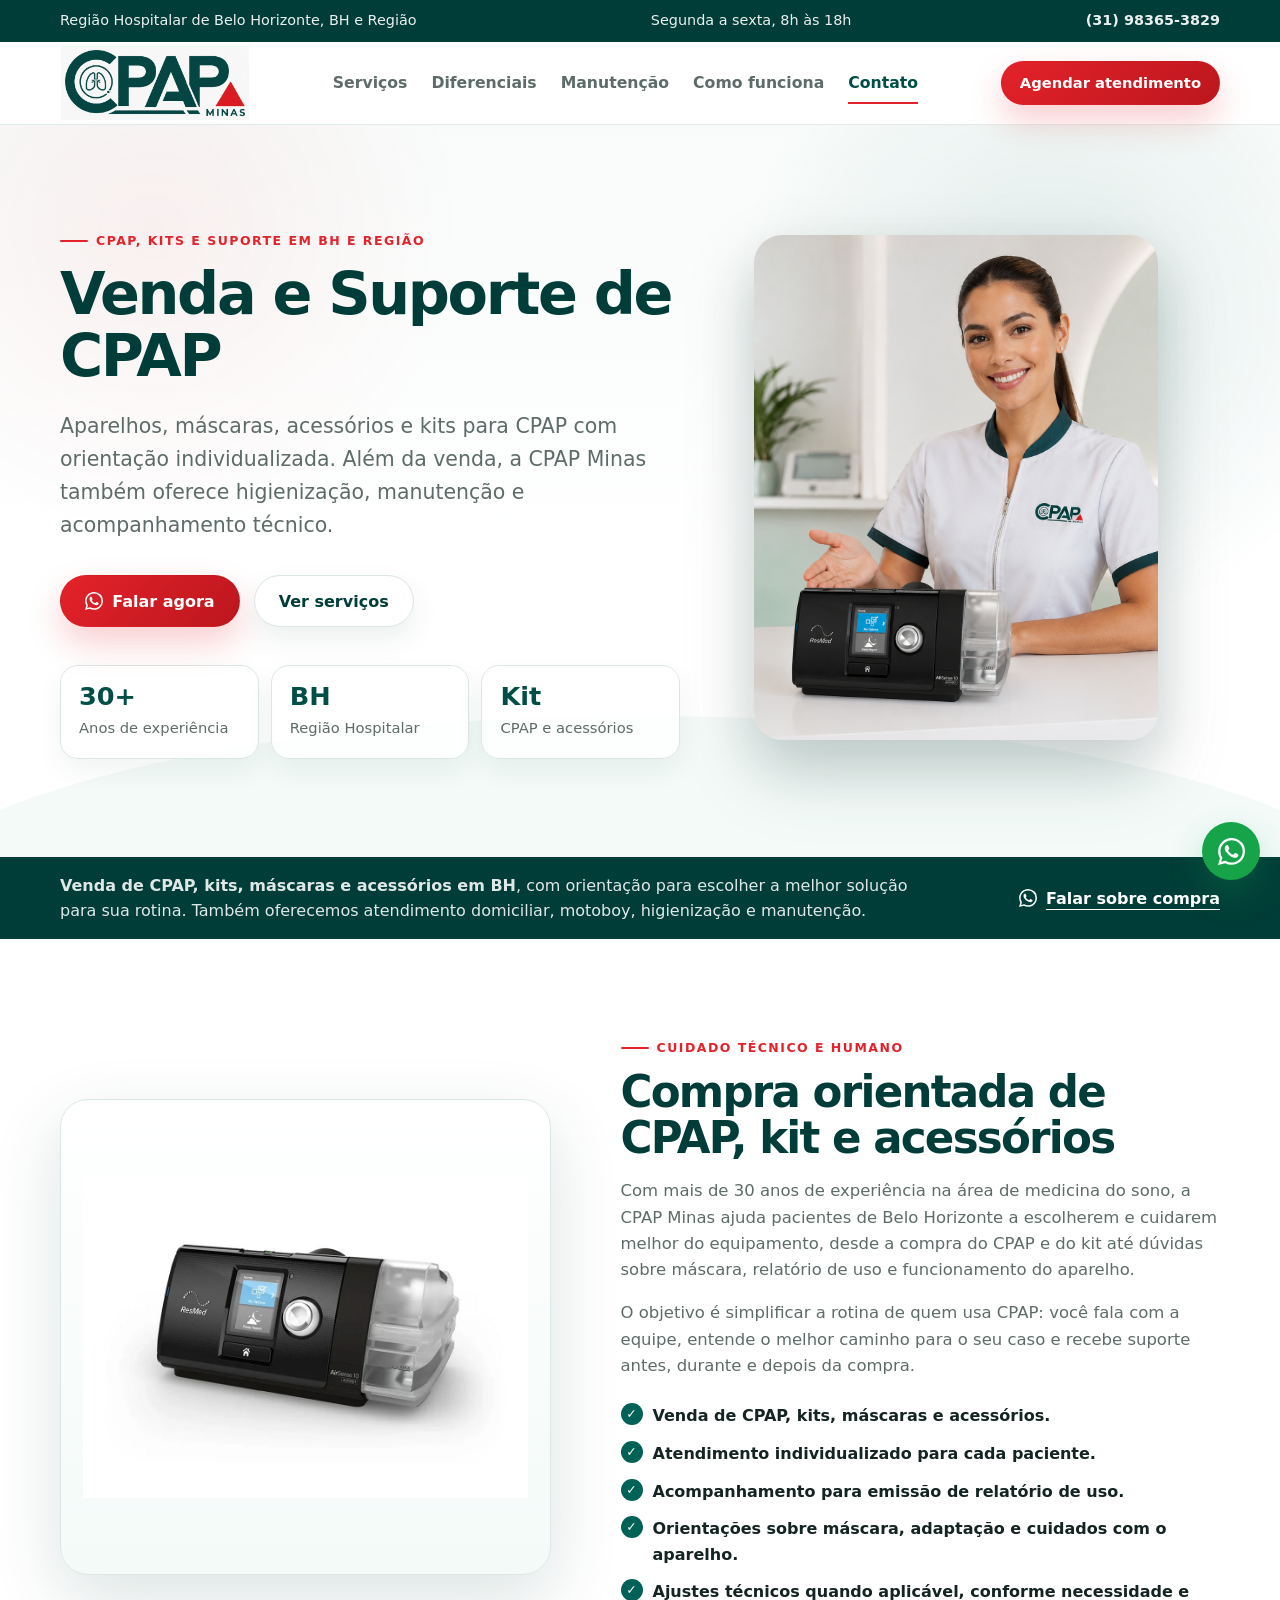
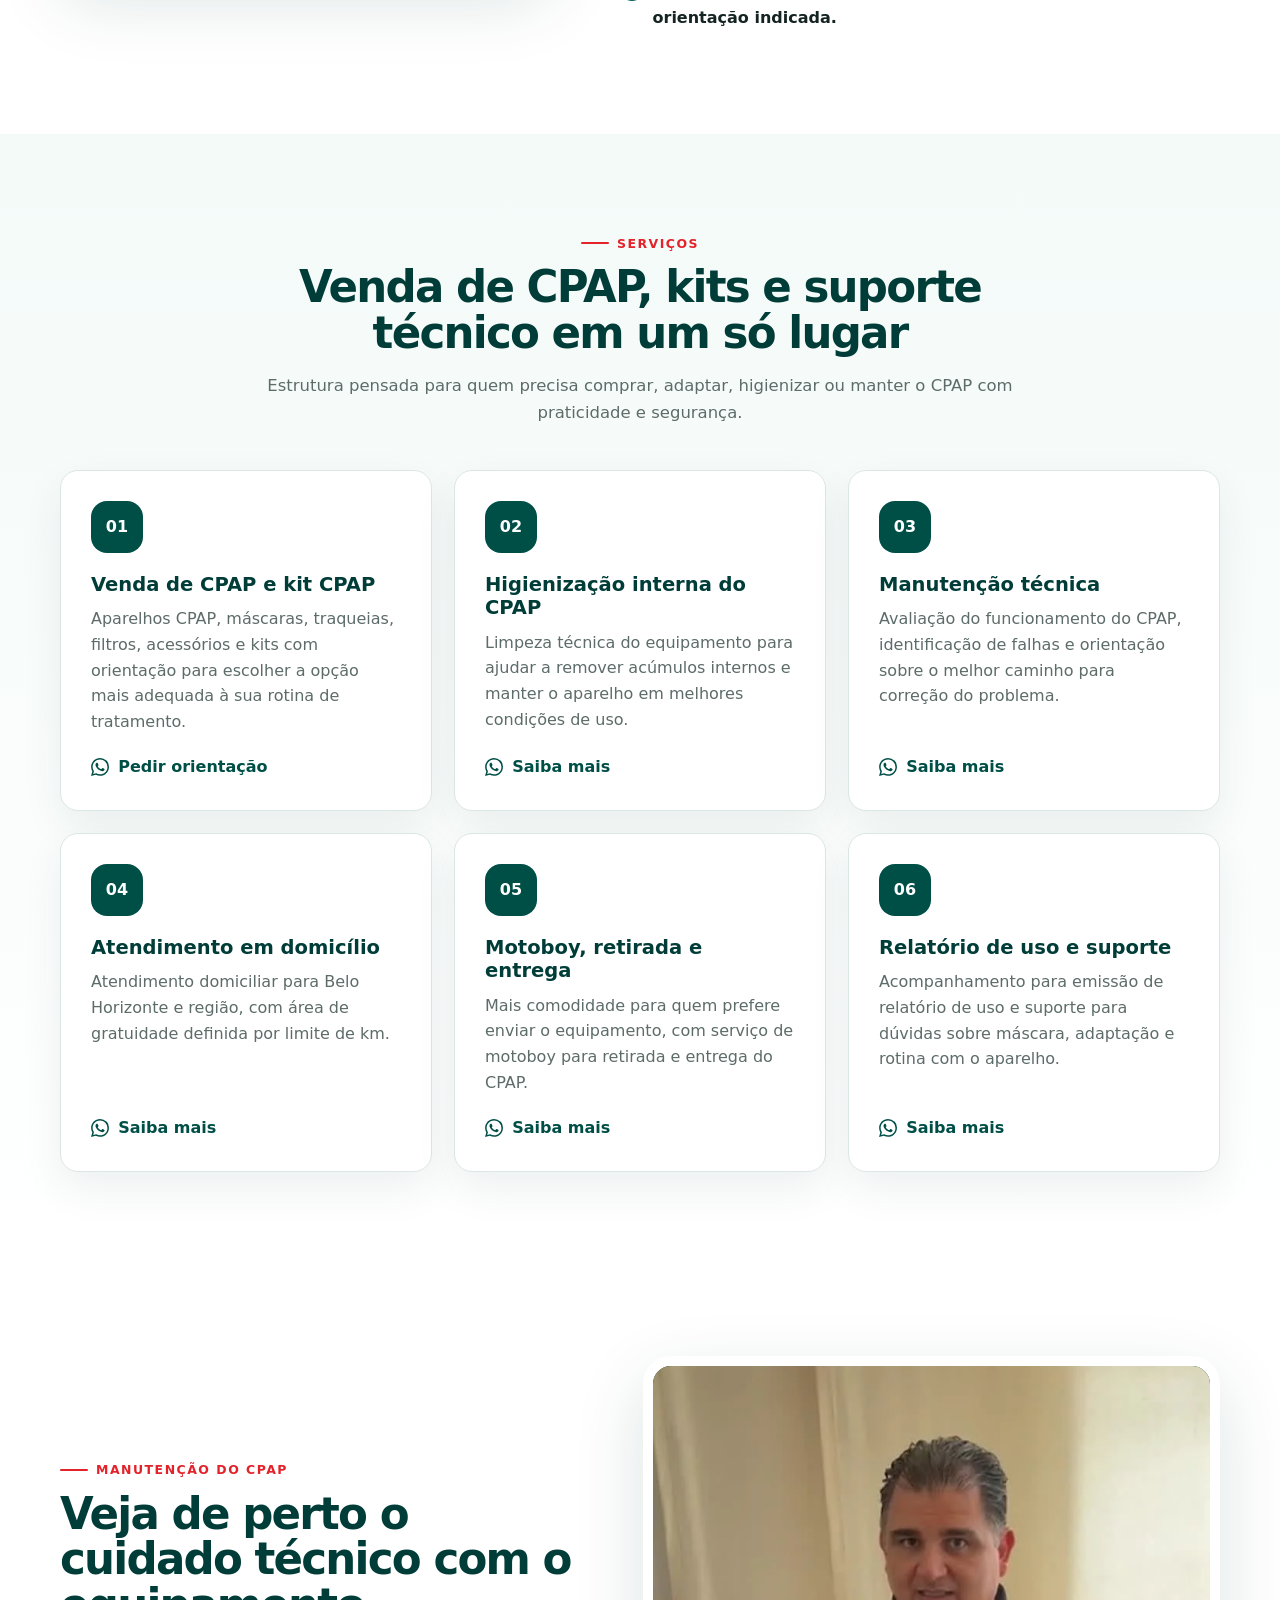
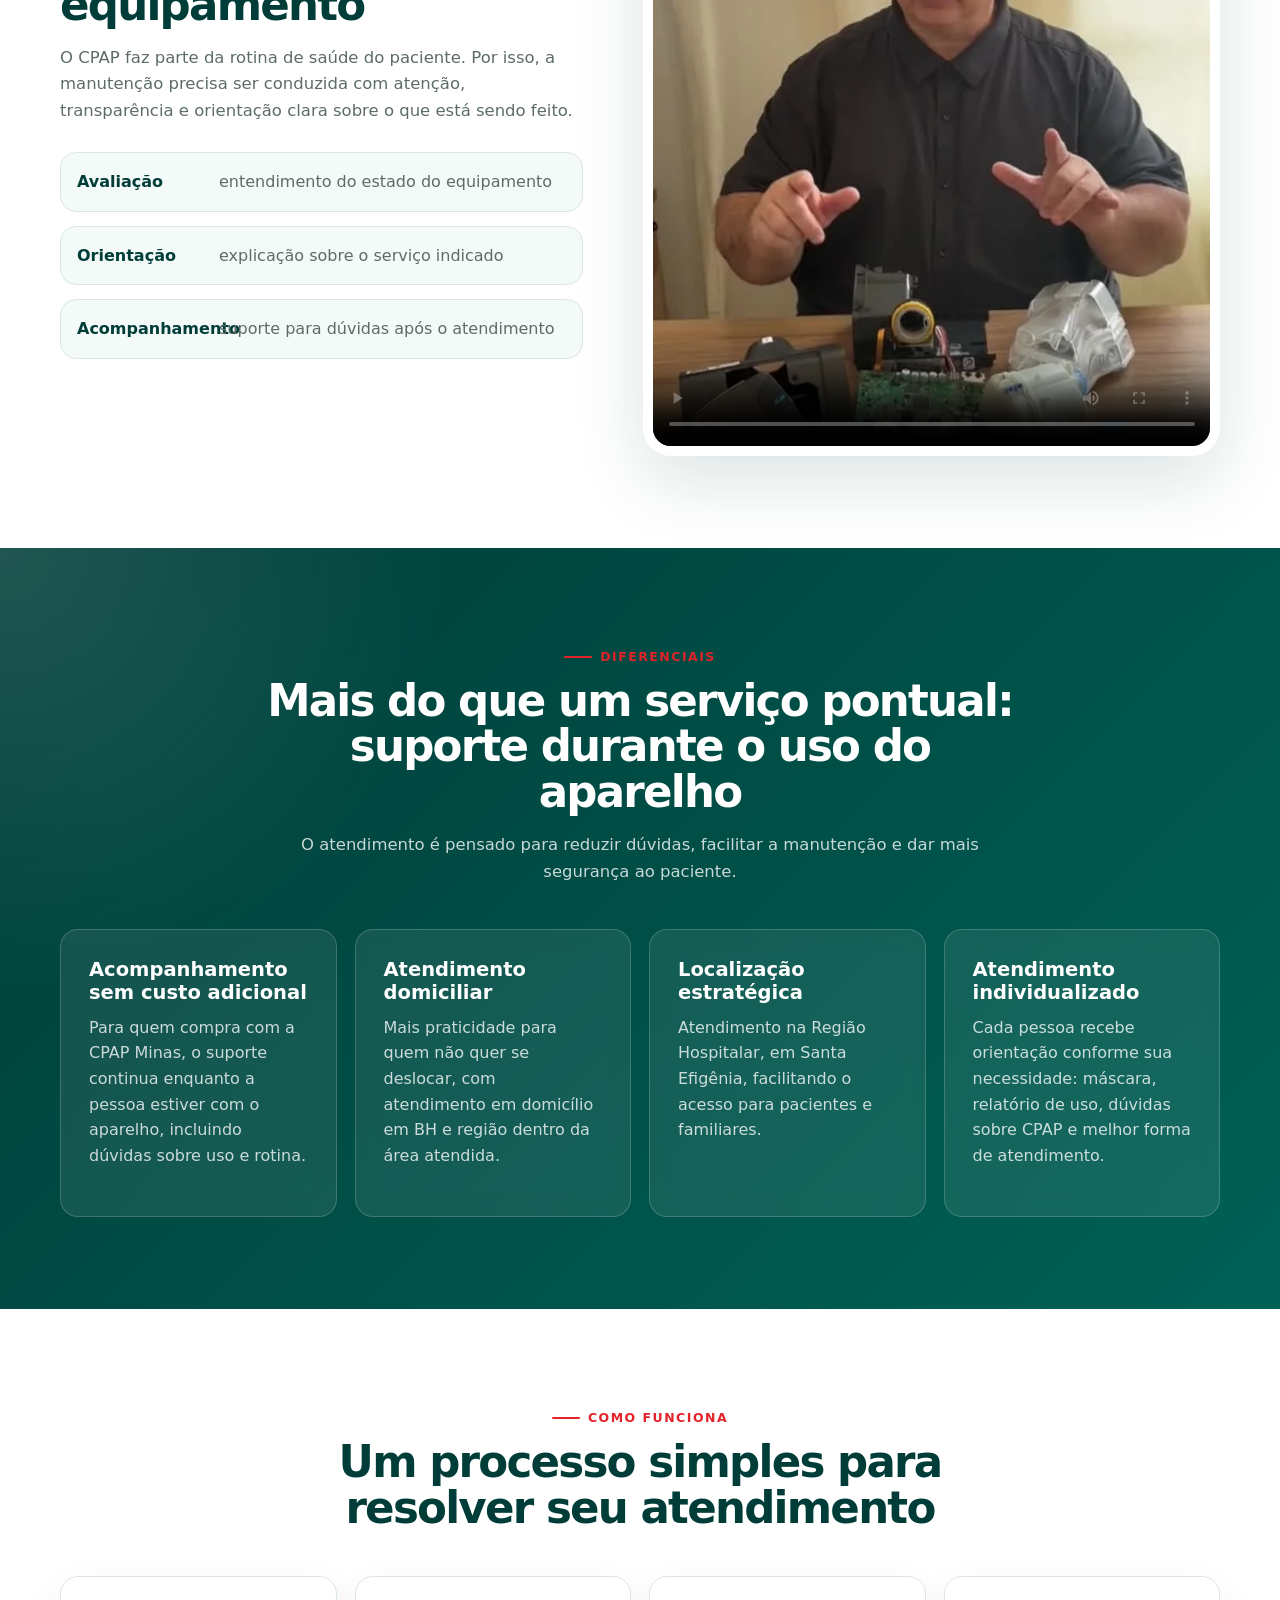
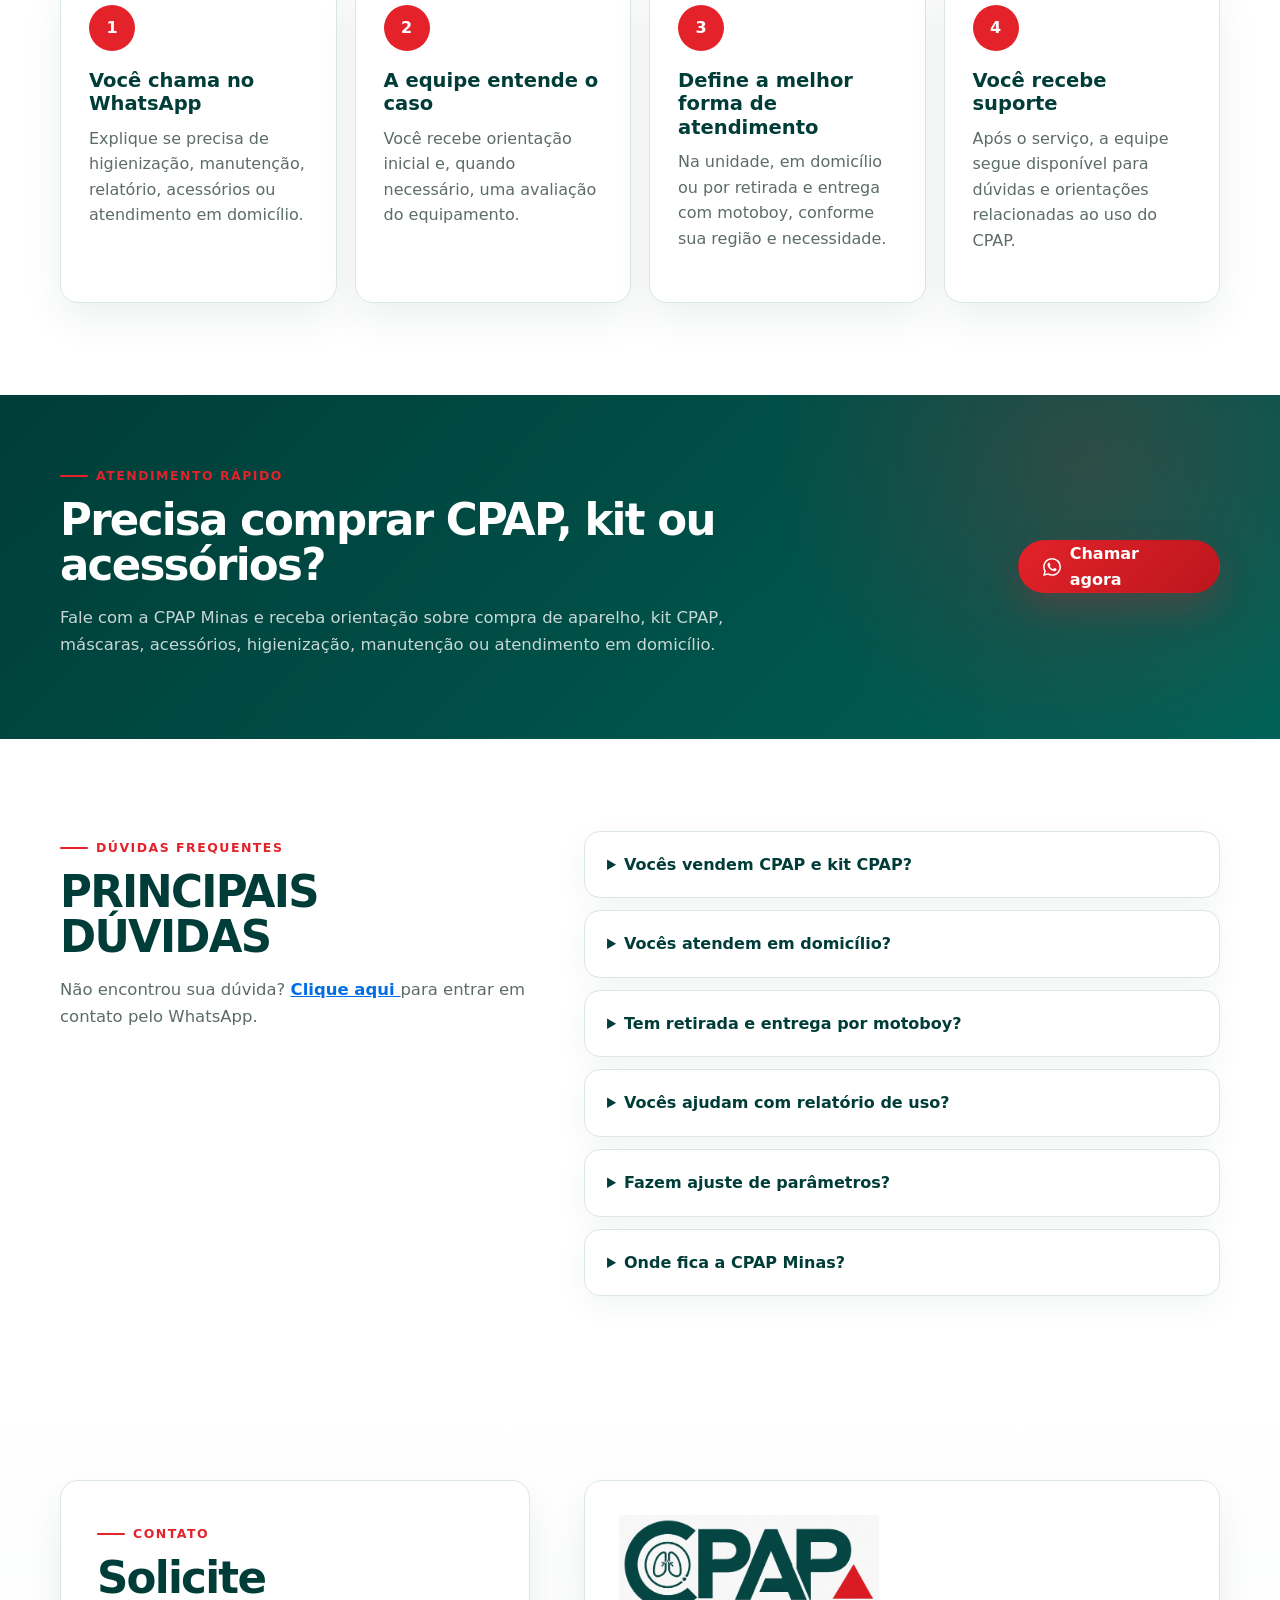
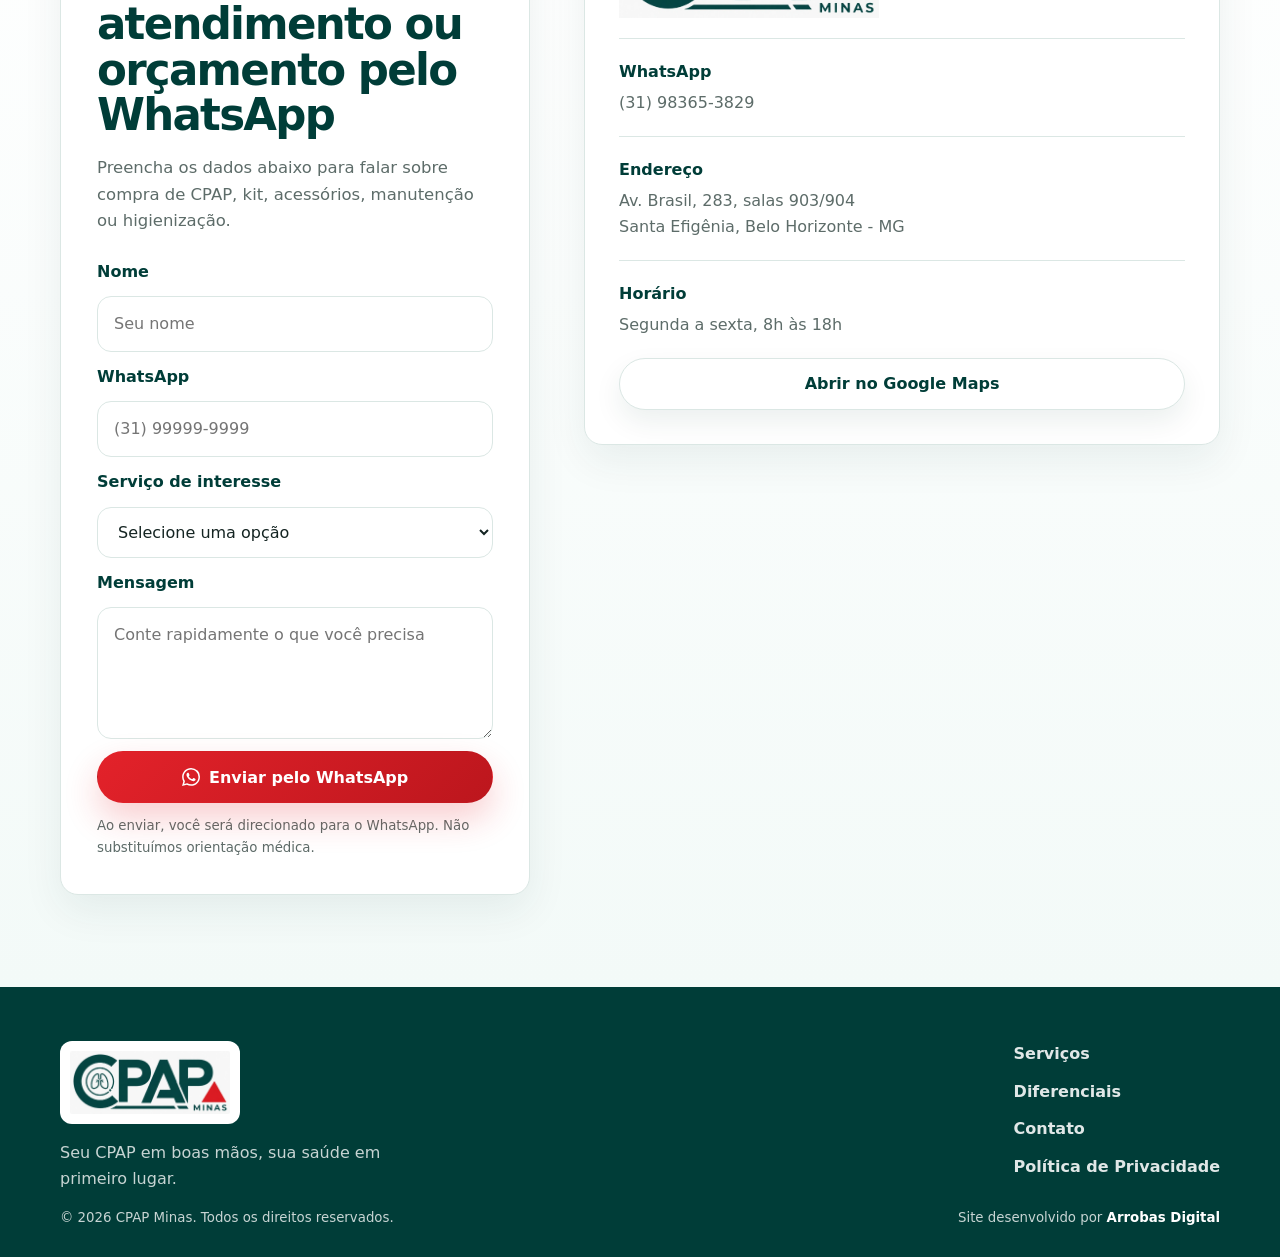
==== commit a38f2f31: "Update index.html" ====
--- a/index.html
+++ b/index.html
@@ -12,10 +12,13 @@
   <link rel="preload" as="image" href="assets/images/aparelho-cpap-resmed.webp" />
   <link rel="stylesheet" href="css/style.css" />
 
-  <!-- Google Tag Manager / Google Ads
-    Cole aqui o script do GTM ou da tag do Google antes de publicar.
-    Os botões e formulários já possuem eventos JS para facilitar o rastreamento de cliques no WhatsApp.
-  -->
+  <!-- Google Tag Manager -->
+<script>(function(w,d,s,l,i){w[l]=w[l]||[];w[l].push({'gtm.start':
+new Date().getTime(),event:'gtm.js'});var f=d.getElementsByTagName(s)[0],
+j=d.createElement(s),dl=l!='dataLayer'?'&l='+l:'';j.async=true;j.src=
+'https://www.googletagmanager.com/gtm.js?id='+i+dl;f.parentNode.insertBefore(j,f);
+})(window,document,'script','dataLayer','GTM-565B42LF');</script>
+<!-- End Google Tag Manager -->
 
   <script type="application/ld+json">
   {
@@ -40,6 +43,10 @@
   </script>
 </head>
 <body>
+  <!-- Google Tag Manager (noscript) -->
+<noscript><iframe src="https://www.googletagmanager.com/ns.html?id=GTM-565B42LF"
+height="0" width="0" style="display:none;visibility:hidden"></iframe></noscript>
+<!-- End Google Tag Manager (noscript) -->
   <a class="skip-link" href="#conteudo">Pular para o conteúdo</a>
 
   <div class="topbar">
--- a/css/style.css
+++ b/css/style.css
@@ -41,6 +41,16 @@
   display: block;
 }
 
+.faq-whatsapp-link {
+  color: #006ee6;
+  font-weight: 700;
+  text-decoration: underline;
+}
+
+.faq-whatsapp-link:hover {
+  color: #004fa8;
+}
+
 a {
   color: inherit;
   text-decoration: none;
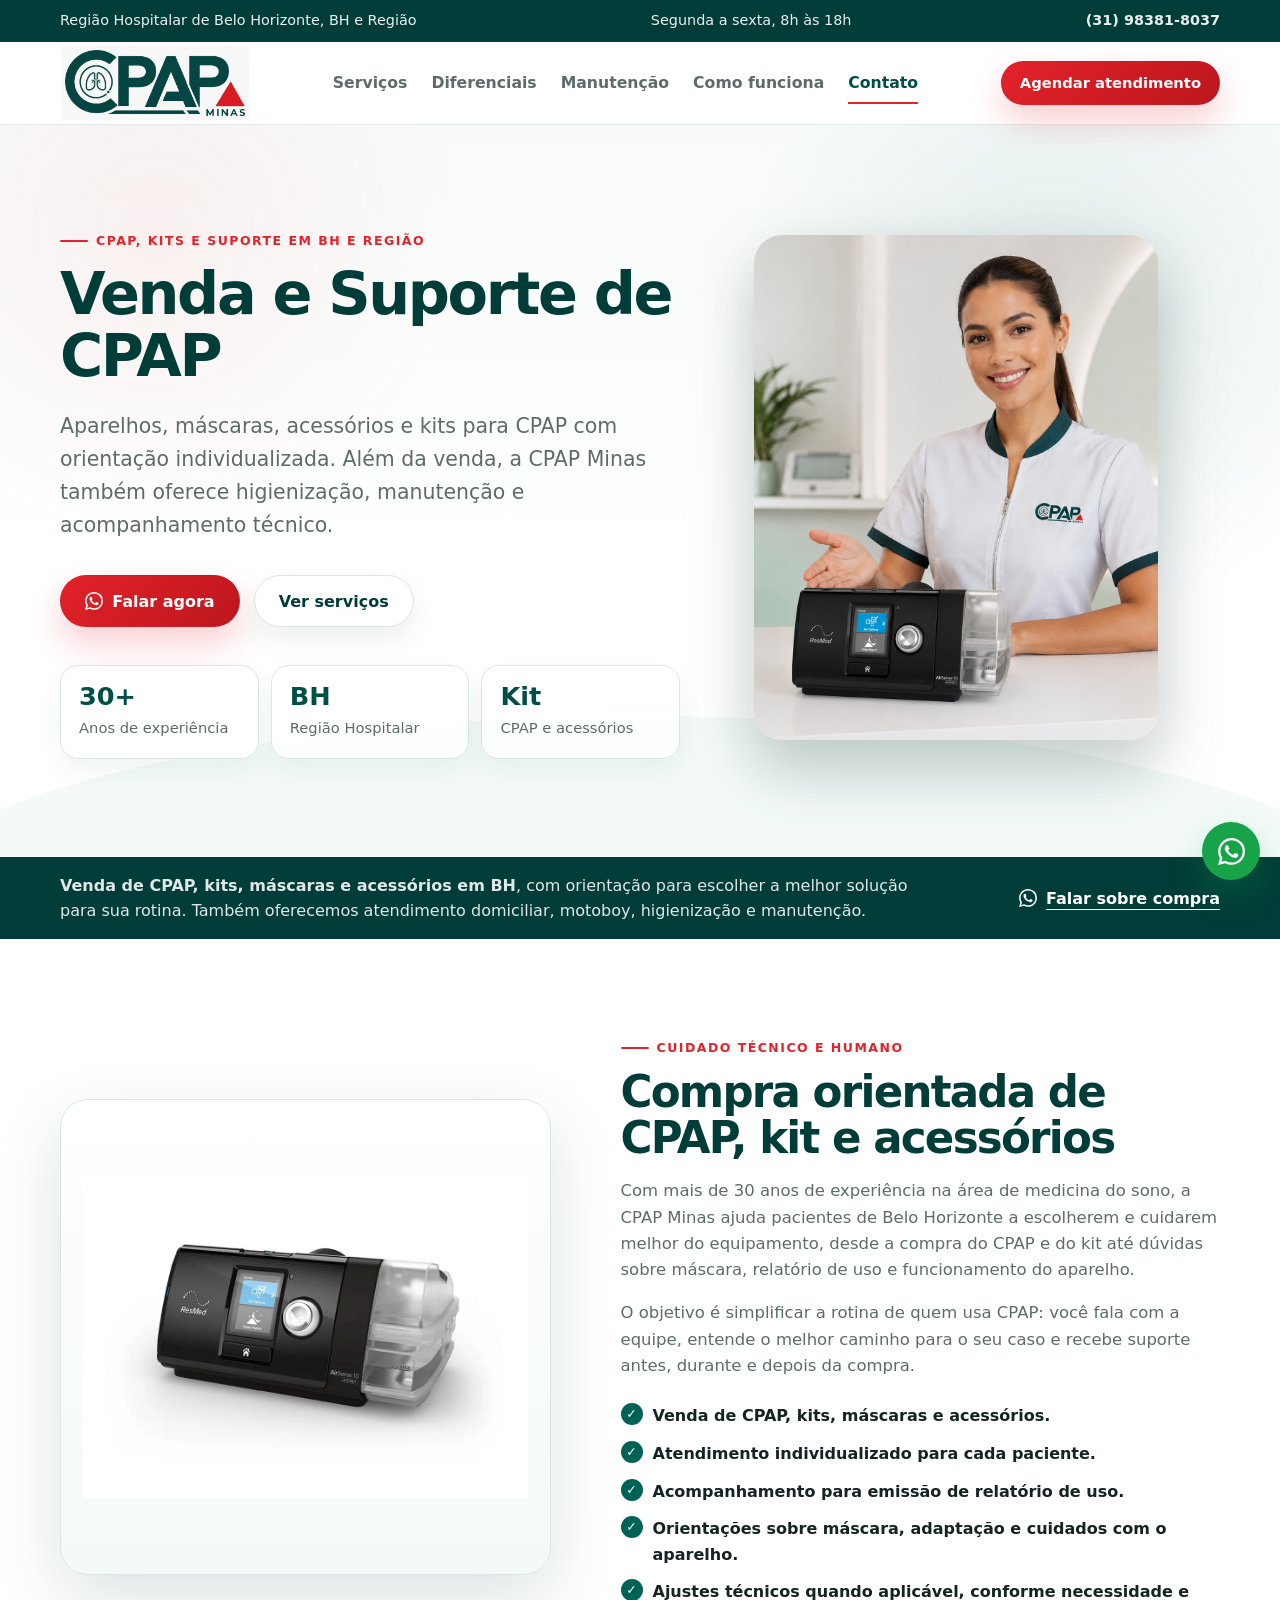
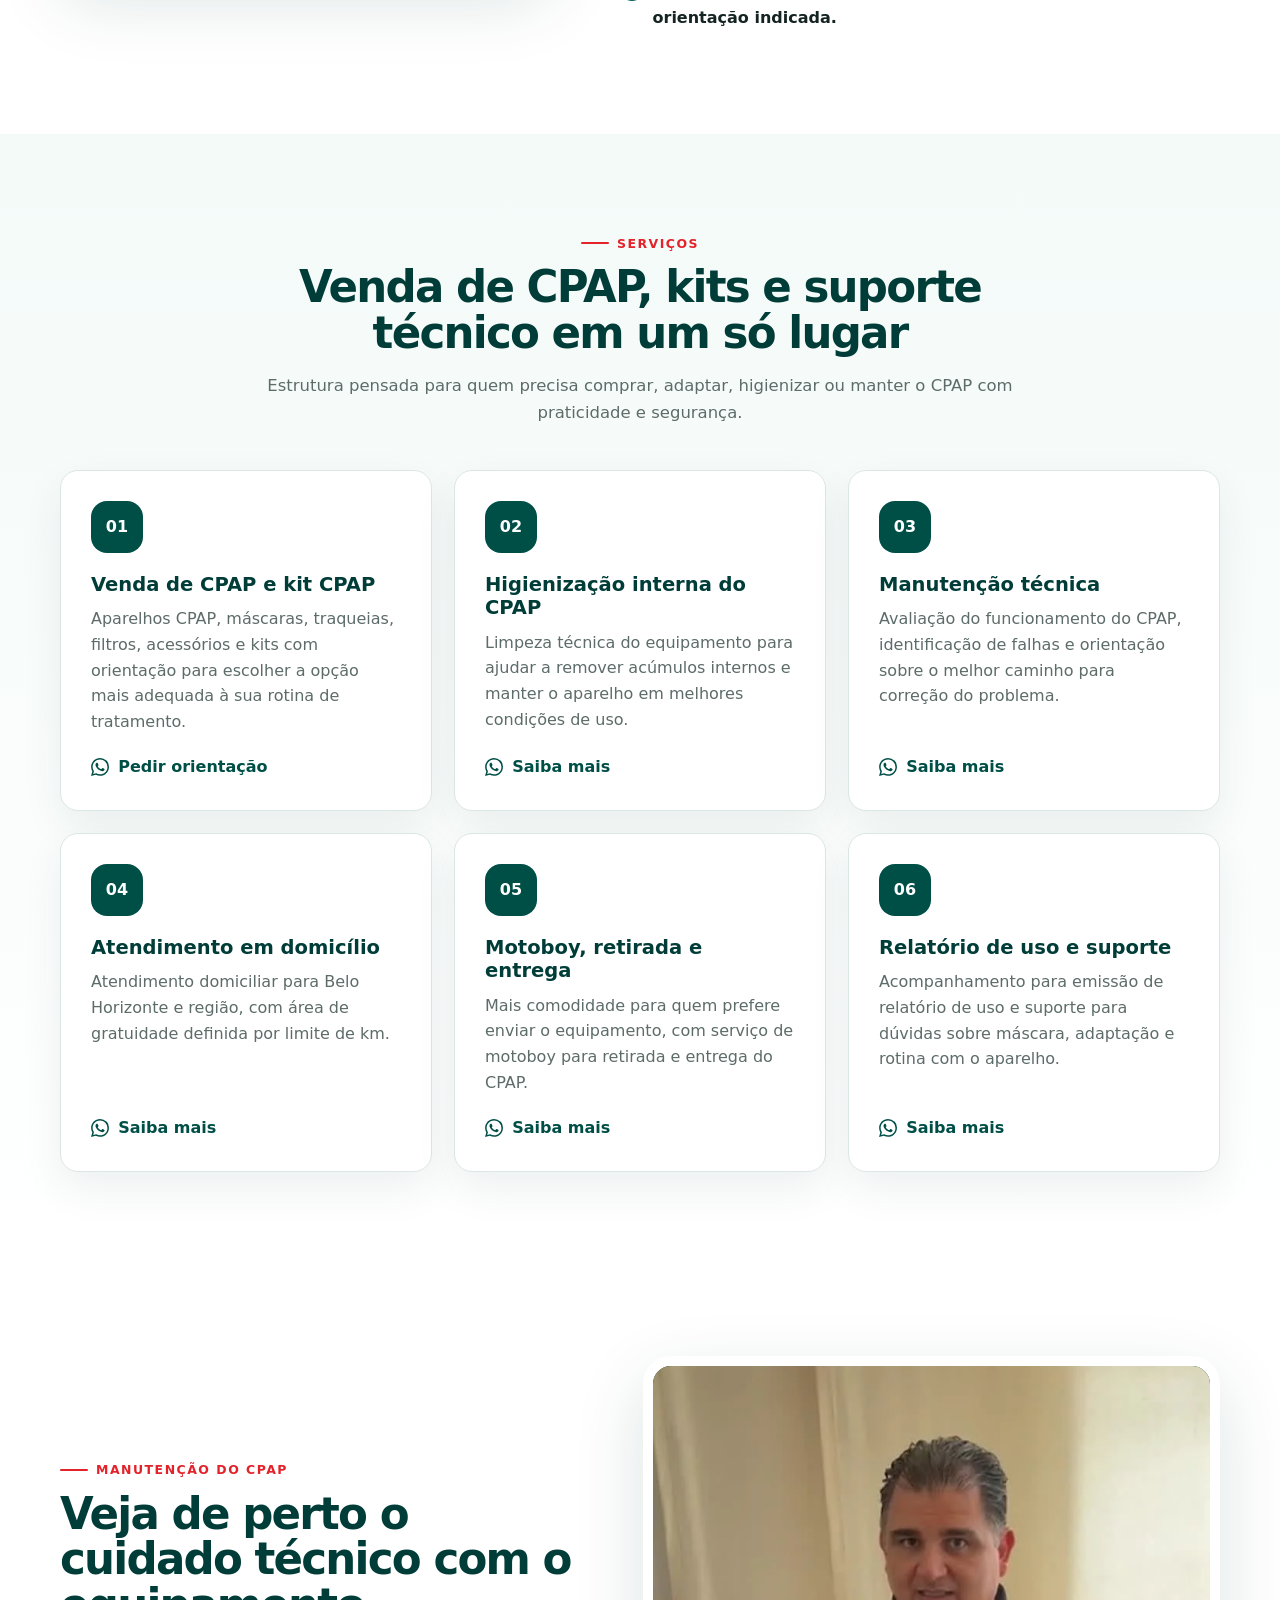
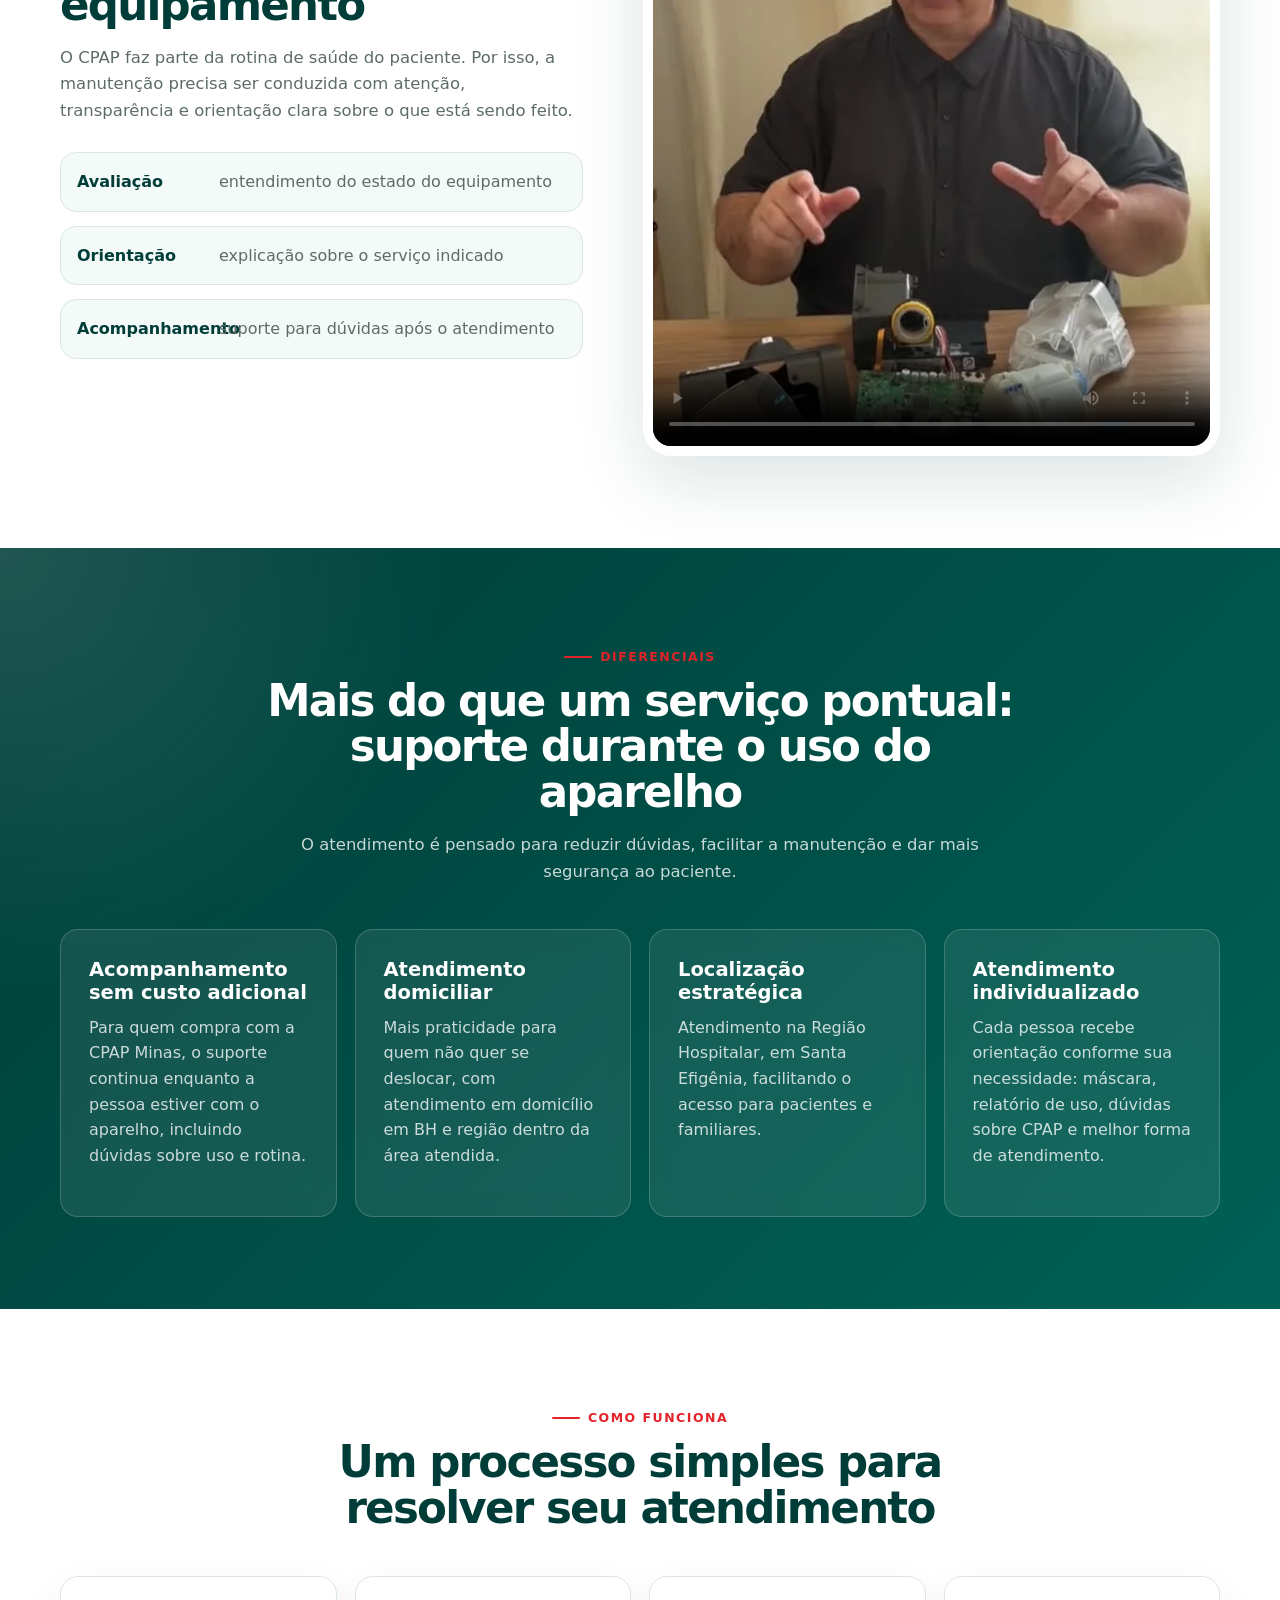
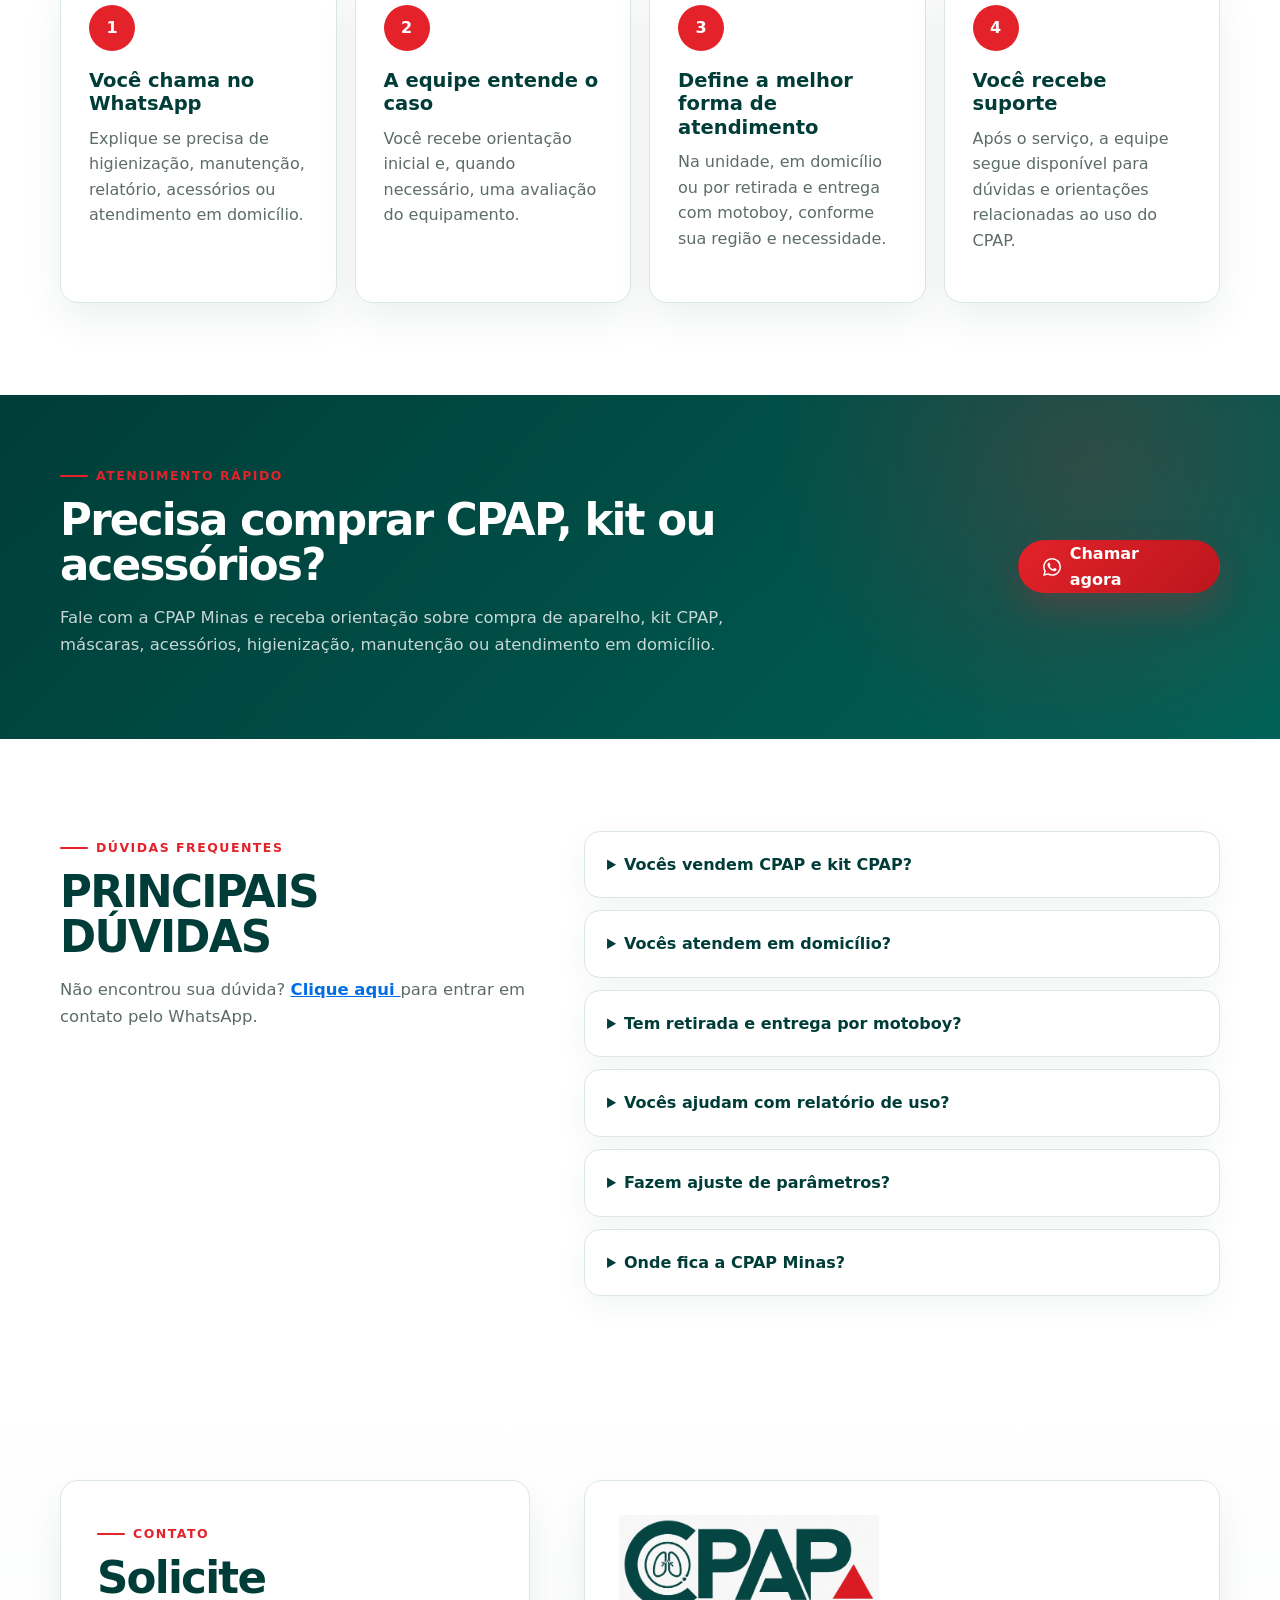
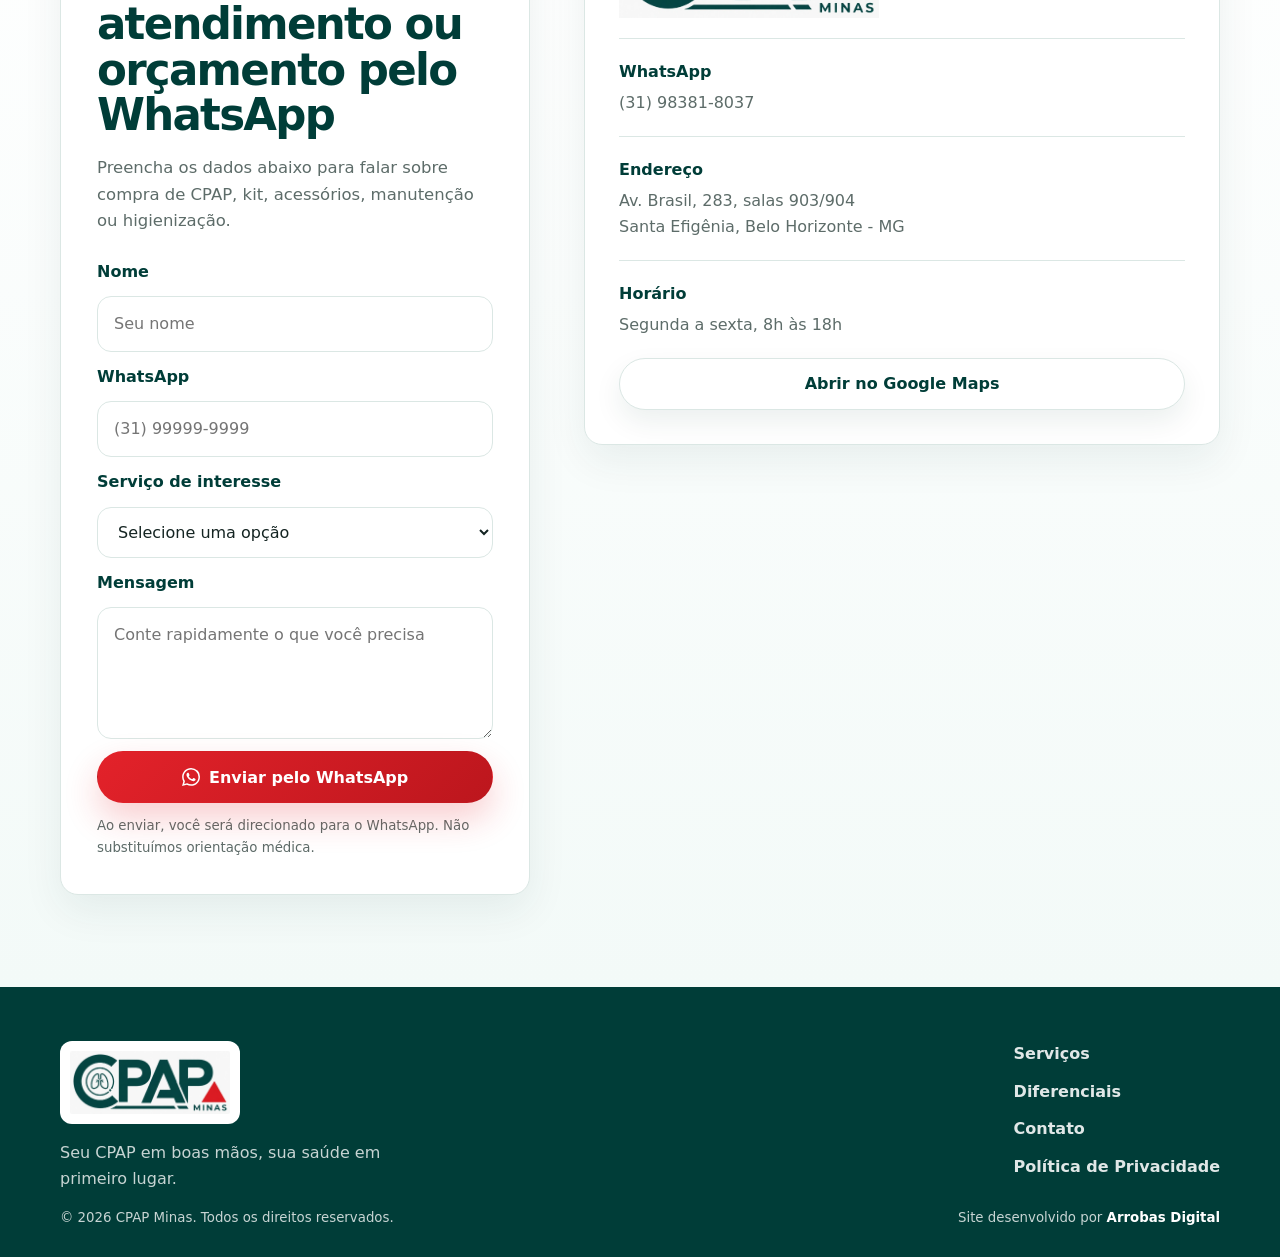
==== commit c224c8b5: "Update index.html Mudando numero de telefone" ====
--- a/index.html
+++ b/index.html
@@ -26,7 +26,7 @@
     "@type": "LocalBusiness",
     "name": "CPAP Minas",
     "image": "assets/images/logo-cpap-minas.webp",
-    "telephone": "+55 31 98365-3829",
+    "telephone": "+55 31 98381-8037",
     "address": {
       "@type": "PostalAddress",
       "streetAddress": "Av. Brasil, 283, salas 903/904",
@@ -53,7 +53,7 @@
     <div class="container topbar__inner">
       <span>Região Hospitalar de Belo Horizonte, BH e Região</span>
       <span>Segunda a sexta, 8h às 18h</span>
-      <a href="tel:+5531983653829" aria-label="Ligar para CPAP Minas">(31) 98365-3829</a>
+      <a href="tel:+5531983818037" aria-label="Ligar para CPAP Minas">(31) 98381-8037</a>
     </div>
   </div>
 
@@ -292,7 +292,7 @@
   Não encontrou sua dúvida?
   <a
     class="faq-whatsapp-link"
-    href="https://wa.me/5531983653829?text=Ol%C3%A1%2C%20vim%20do%20Google%20e%20n%C3%A3o%20encontrei%20minha%20d%C3%BAvida%20no%20site.%20Gostaria%20de%20falar%20com%20a%20CPAP%20Minas."
+    href="https://wa.me/5531983818037?text=Ol%C3%A1%2C%20vim%20do%20Google%20e%20n%C3%A3o%20encontrei%20minha%20d%C3%BAvida%20no%20site.%20Gostaria%20de%20falar%20com%20a%20CPAP%20Minas."
     target="_blank"
     rel="noopener noreferrer"
   >
@@ -368,7 +368,7 @@
           <img class="info-card__logo" src="assets/images/logo-cpap-minas.webp" alt="CPAP Minas" width="260" height="160" />
           <div class="info-item">
             <strong>WhatsApp</strong>
-            <a href="tel:+5531983653829">(31) 98365-3829</a>
+            <a href="tel:+5531983818037">(31) 98381-8037</a>
           </div>
           <div class="info-item">
             <strong>Endereço</strong>
